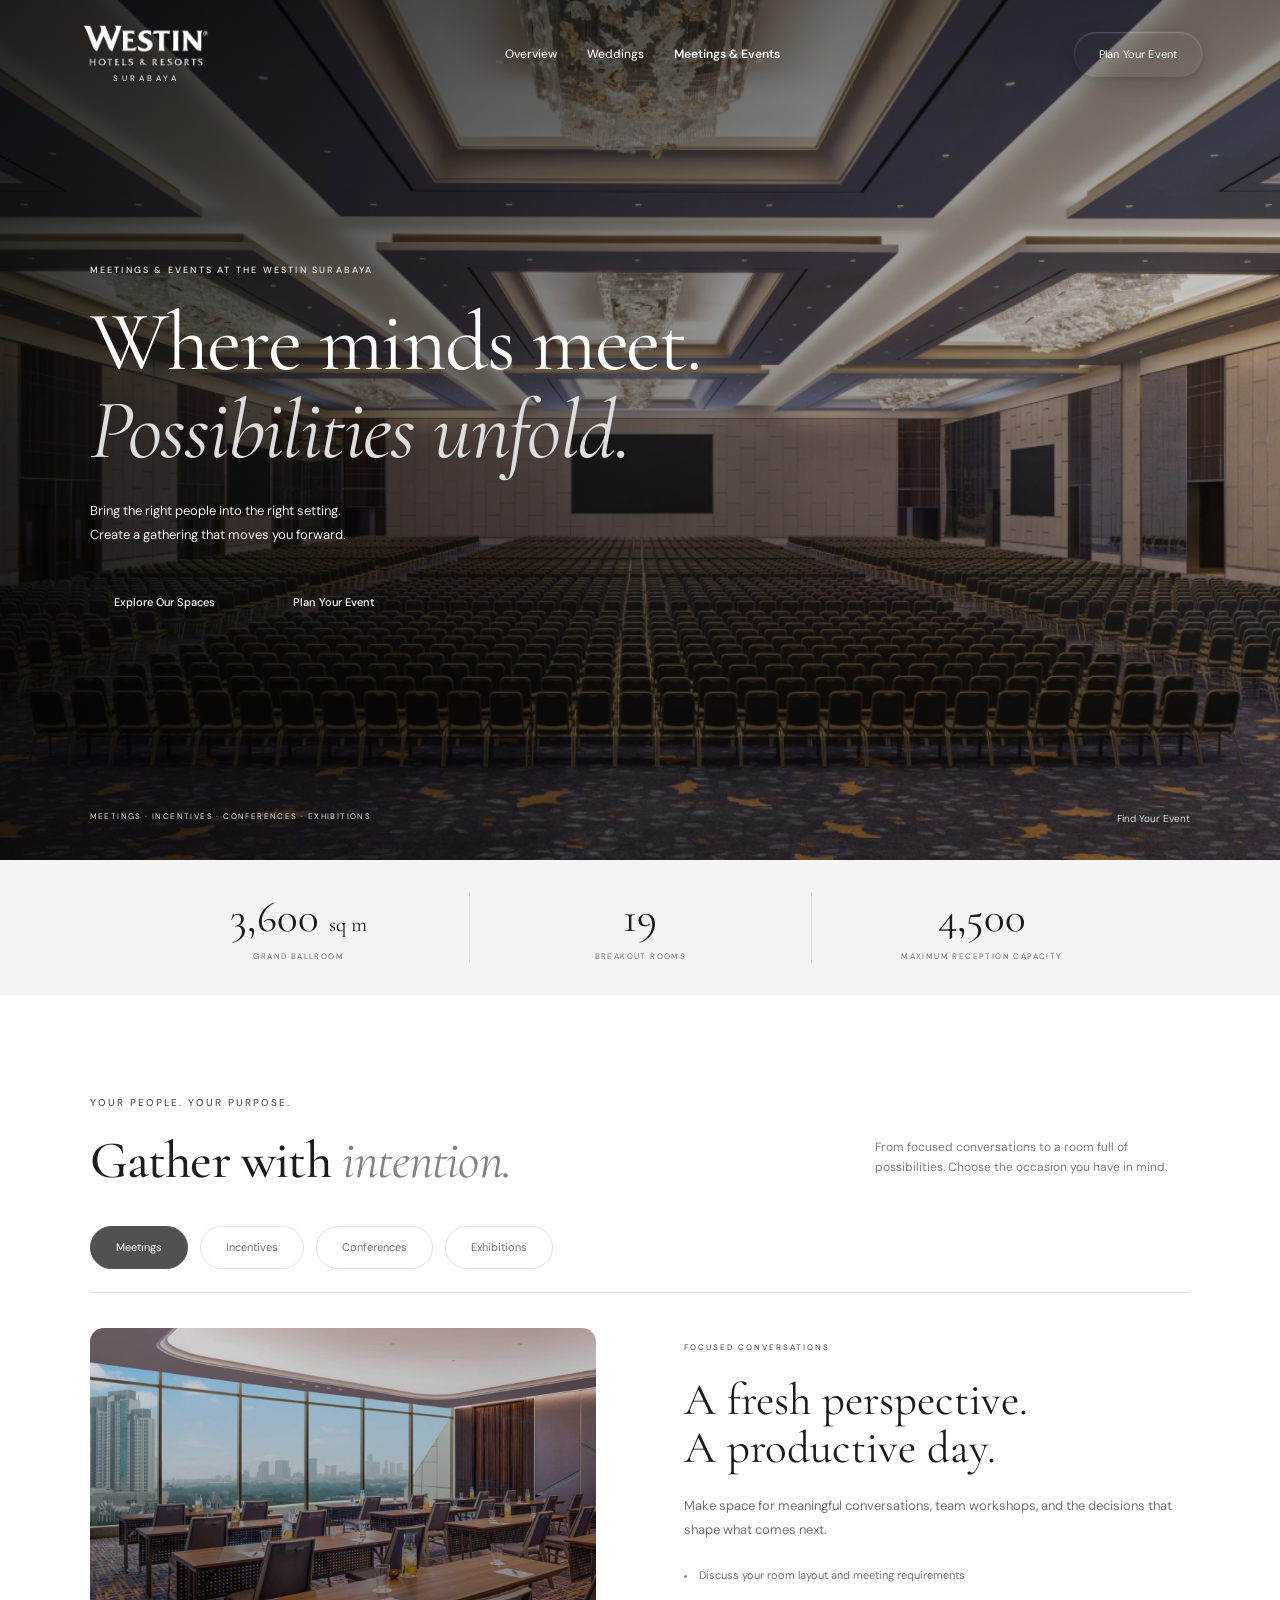
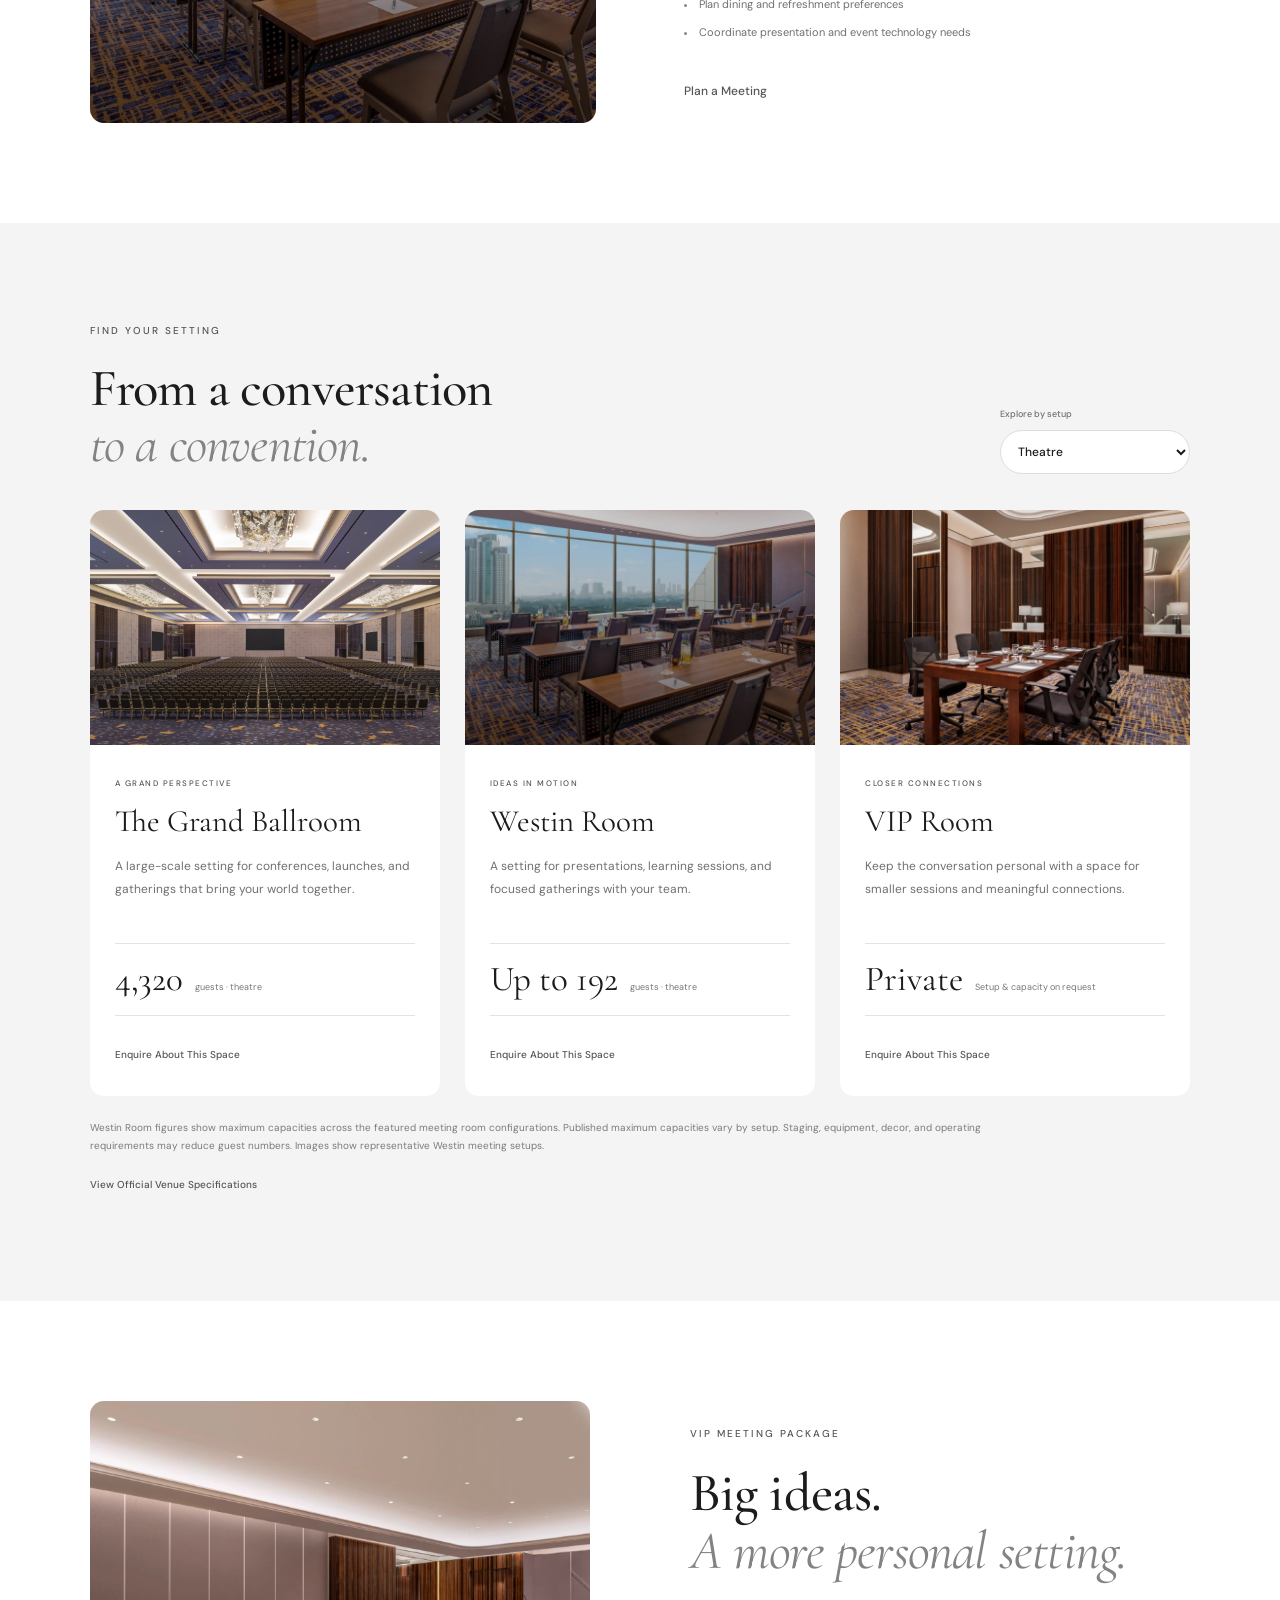
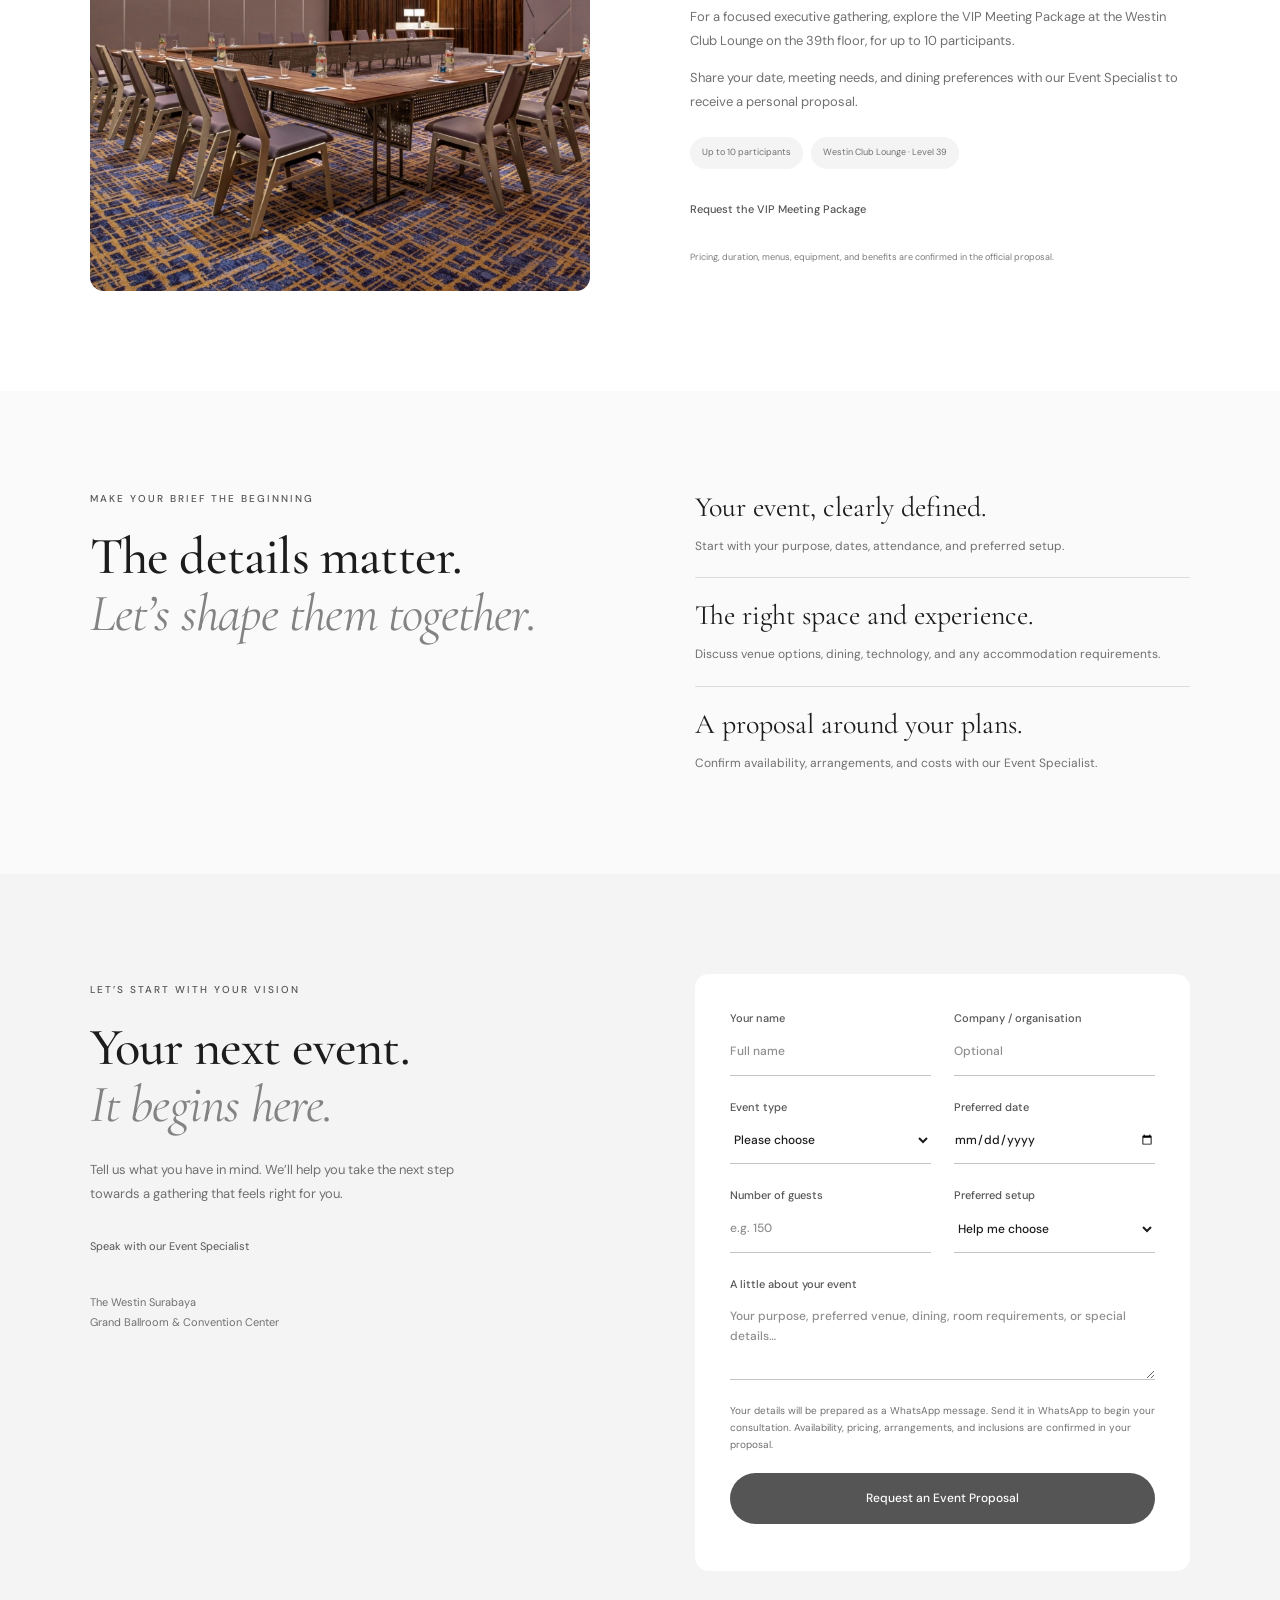
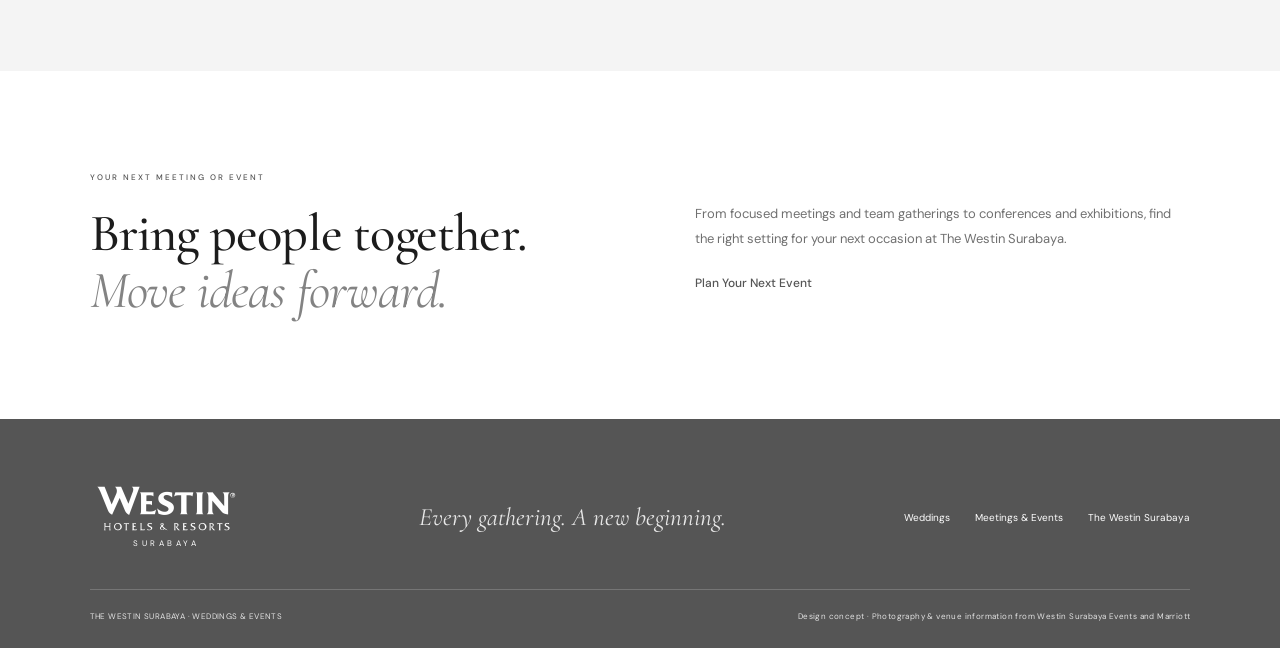
==== mice.html @ 02c279c3 "Add files via upload" ====
<!doctype html><html lang="en"><head><meta charset="UTF-8"><meta name="viewport" content="width=device-width, initial-scale=1"><meta name="theme-color" content="#51555a"><title>Meetings & Events — The Westin Surabaya</title><meta name="description" content="Explore MICE venues, conference spaces, meeting options and VIP meetings at The Westin Surabaya. Request a tailored event proposal."><link rel="preconnect" href="https://fonts.googleapis.com"><link rel="preconnect" href="https://fonts.gstatic.com" crossorigin><link href="https://fonts.googleapis.com/css2?family=Cormorant+Garamond:ital,wght@0,400;0,500;0,600;1,400;1,500&family=DM+Sans:wght@400;450;500;600&display=swap" rel="stylesheet"><link rel="stylesheet" href="styles.css?v=12"><link rel="stylesheet" href="westin-theme.css?v=12"><link rel="stylesheet" href="events.css?v=12"><script src="events.js?v=12" defer></script></head><body class="mice-page"><a class="skip" href="#main">Skip to content</a><header class="header"><a class="brand" href="index.html" aria-label="The Westin Surabaya, home"><img class="brand-logo" src="assets/westin-official-logo.png" alt="Westin Hotels & Resorts" width="600" height="181"><span class="brand-sub">SURABAYA</span></a><nav class="desktop-nav" aria-label="Main navigation"><a href="index.html">Overview</a><a href="weddings.html">Weddings</a><a href="mice.html" aria-current="page">Meetings & Events</a></nav><a class="nav-cta" href="#inquiry">Plan Your Event</a><button class="menu-toggle" aria-label="Open menu" aria-expanded="false" aria-controls="mobile-nav"><span></span><span></span></button><nav class="mobile-nav" id="mobile-nav" aria-label="Mobile navigation" hidden><a href="index.html">Overview</a><a href="weddings.html">Weddings</a><a href="mice.html" aria-current="page">Meetings & Events</a><a href="#inquiry">Plan Your Event</a></nav></header><main id="main"><section class="mice-hero"><img src="assets/meeting-hero.webp" alt="The Westin Grand Ballroom in theatre configuration" fetchpriority="high"><div class="mice-shade"></div><div class="mice-hero-copy"><p class="eyebrow">MEETINGS & EVENTS AT THE WESTIN SURABAYA</p><h1>Where minds meet.<br><em>Possibilities unfold.</em></h1><p>Bring the right people into the right setting.<br>Create a gathering that moves you forward.</p><div class="mice-hero-actions"><a class="mice-action" href="#venues">Explore Our Spaces</a><a class="mice-action" href="#inquiry">Plan Your Event</a></div></div><div class="mice-hero-bottom"><span>MEETINGS · INCENTIVES · CONFERENCES · EXHIBITIONS</span><a href="#formats">Find Your Event</a></div></section>
<div class="mice-stat-strip"><div><strong>3,600 <span>sq m</span></strong><small>GRAND BALLROOM</small></div><div><strong>19</strong><small>BREAKOUT ROOMS</small></div><div><strong>4,500</strong><small>MAXIMUM RECEPTION CAPACITY</small></div></div>
<section class="formats section-wrap" id="formats"><div class="section-heading"><div><p class="eyebrow">YOUR PEOPLE. YOUR PURPOSE.</p><h2>Gather with <em>intention.</em></h2></div><p>From focused conversations to a room full of possibilities. Choose the occasion you have in mind.</p></div><div class="format-tabs" role="tablist" aria-label="Explore event types"><button role="tab" id="tab-meetings" aria-controls="format-panel" aria-selected="true" data-format="meetings">Meetings</button><button role="tab" id="tab-incentives" aria-controls="format-panel" aria-selected="false" tabindex="-1" data-format="incentives">Incentives</button><button role="tab" id="tab-conferences" aria-controls="format-panel" aria-selected="false" tabindex="-1" data-format="conferences">Conferences</button><button role="tab" id="tab-exhibitions" aria-controls="format-panel" aria-selected="false" tabindex="-1" data-format="exhibitions">Exhibitions</button></div><div class="format-panel" role="tabpanel" id="format-panel" aria-labelledby="tab-meetings" tabindex="0"><div class="format-photo"><img id="format-image" src="assets/meeting-room.webp" alt="A daylight meeting room at The Westin Surabaya" loading="lazy"></div><div class="format-copy"><p class="eyebrow" id="format-eyebrow">FOCUSED CONVERSATIONS</p><h3 id="format-title">A fresh perspective.<br>A productive day.</h3><p id="format-description">Make space for meaningful conversations, team workshops, and the decisions that shape what comes next.</p><ul id="format-points"><li>Discuss your room layout and meeting requirements</li><li>Plan dining and refreshment preferences</li><li>Coordinate presentation and event technology needs</li></ul><a href="#inquiry" class="text-link" id="format-request" data-event-request="Meeting">Plan a Meeting</a></div></div></section>
<section class="spaces section-wrap" id="venues"><div class="section-heading"><div><p class="eyebrow">FIND YOUR SETTING</p><h2>From a conversation<br><em>to a convention.</em></h2></div><label class="layout-picker">Explore by setup<select id="venue-layout"><option value="theatre">Theatre</option><option value="classroom">Classroom</option><option value="banquet">Banquet</option><option value="reception">Reception</option></select></label></div><div class="space-grid"><article class="space-card" data-venue="grand"><img src="assets/meeting-hero.webp" alt="The Grand Ballroom at Westin" loading="lazy"><div class="space-content"><span class="eyebrow">A GRAND PERSPECTIVE</span><h3>The Grand Ballroom</h3><p>A large-scale setting for conferences, launches, and gatherings that bring your world together.</p><div class="space-capacity"><strong>4,320</strong><span>guests · theatre</span></div><button class="text-link" data-venue-request="The Grand Ballroom">Enquire About This Space</button></div></article><article class="space-card" data-venue="room1"><img src="assets/meeting-room.webp" alt="A meeting setup at The Westin Surabaya" loading="lazy"><div class="space-content"><span class="eyebrow">IDEAS IN MOTION</span><h3>Westin Room</h3><p>A setting for presentations, learning sessions, and focused gatherings with your team.</p><div class="space-capacity"><strong>Up to 192</strong><span>guests · theatre</span></div><button class="text-link" data-venue-request="Westin Room">Enquire About This Space</button></div></article><article class="space-card" data-venue="vip"><img src="assets/meeting-detail.webp" alt="An intimate meeting setup at The Westin Surabaya" loading="lazy"><div class="space-content"><span class="eyebrow">CLOSER CONNECTIONS</span><h3>VIP Room</h3><p>Keep the conversation personal with a space for smaller sessions and meaningful connections.</p><div class="space-capacity"><strong>Private</strong><span>Setup & capacity on request</span></div><button class="text-link" data-venue-request="VIP Room">Enquire About This Space</button></div></article></div><p class="venue-fineprint">Westin Room figures show maximum capacities across the featured meeting room configurations. Published maximum capacities vary by setup. Staging, equipment, decor, and operating requirements may reduce guest numbers. Images show representative Westin meeting setups.</p><a class="text-link specification-link" href="https://www.marriott.com/en-us/hotels/subwi-the-westin-surabaya/events/" target="_blank" rel="noopener">View Official Venue Specifications</a></section>
<section class="vip-section section-wrap" id="packages"><div class="vip-image"><img src="assets/vip-meeting.webp" alt="A private meeting setup at Westin" loading="lazy"></div><div class="vip-copy"><p class="eyebrow">VIP MEETING PACKAGE</p><h2>Big ideas.<br><em>A more personal setting.</em></h2><p>For a focused executive gathering, explore the VIP Meeting Package at the Westin Club Lounge on the 39th floor, for up to 10 participants.</p><p>Share your date, meeting needs, and dining preferences with our Event Specialist to receive a personal proposal.</p><div class="vip-tags"><span>Up to 10 participants</span><span>Westin Club Lounge · Level 39</span></div><button class="text-link" data-event-request="Meeting" data-request-note="I am interested in the VIP Meeting Package at Westin Club Lounge, Level 39.">Request the VIP Meeting Package</button><p class="venue-fineprint">Pricing, duration, menus, equipment, and benefits are confirmed in the official proposal.</p></div></section>
<section class="event-planning section-wrap"><div><p class="eyebrow">MAKE YOUR BRIEF THE BEGINNING</p><h2>The details matter.<br><em>Let’s shape them together.</em></h2></div><div class="planning-details"><article><h3>Your event, clearly defined.</h3><p>Start with your purpose, dates, attendance, and preferred setup.</p></article><article><h3>The right space and experience.</h3><p>Discuss venue options, dining, technology, and any accommodation requirements.</p></article><article><h3>A proposal around your plans.</h3><p>Confirm availability, arrangements, and costs with our Event Specialist.</p></article></div></section><section class="inquiry section-wrap event-inquiry" id="inquiry"><div class="inquiry-copy"><p class="eyebrow">LET’S START WITH YOUR VISION</p><h2>Your next event.<br><em>It begins here.</em></h2><p>Tell us what you have in mind. We’ll help you take the next step towards a gathering that feels right for you.</p><a class="contact-link" href="https://wa.me/6282331439094" target="_blank" rel="noopener">Speak with our Event Specialist</a><span class="inquiry-note">The Westin Surabaya<br>Grand Ballroom & Convention Center</span></div><form class="event-form" data-context="MICE"><div class="form-pair"><label>Your name<input name="name" placeholder="Full name" autocomplete="name" maxlength="100" required></label><label>Company / organisation<input name="company" placeholder="Optional" autocomplete="organization" maxlength="150"></label></div><div class="form-pair"><label>Event type<select name="type" id="event-type" required><option value="" disabled selected>Please choose</option><option>Meeting</option><option>Conference</option><option>Exhibition / Convention</option><option>Incentive / Team Gathering</option><option>Corporate Celebration</option></select></label><label>Preferred date<input type="date" name="date" required></label></div><div class="form-pair"><label>Number of guests<input type="number" name="guests" min="1" max="10000" placeholder="e.g. 150" required></label><label>Preferred setup<select name="setup"><option>Help me choose</option><option>Theatre</option><option>Classroom</option><option>Banquet</option><option>Reception</option><option>Boardroom</option></select></label></div><label>A little about your event<textarea name="message" rows="3" maxlength="1500" placeholder="Your purpose, preferred venue, dining, room requirements, or special details…"></textarea></label><p class="form-note">Your details will be prepared as a WhatsApp message. Send it in WhatsApp to begin your consultation. Availability, pricing, arrangements, and inclusions are confirmed in your proposal.</p><button class="button green" type="submit">Request an Event Proposal</button><p class="form-status" role="status"></p></form></section><section class="cross-story section-wrap"><div><p class="eyebrow">YOUR NEXT MEETING OR EVENT</p><h2>Bring people together.<br><em>Move ideas forward.</em></h2></div><div><p>From focused meetings and team gatherings to conferences and exhibitions, find the right setting for your next occasion at The Westin Surabaya.</p><a class="text-link" href="#inquiry">Plan Your Next Event</a></div></section></main><footer class="events-footer"><a class="brand" href="index.html"><img class="brand-logo" src="assets/westin-official-logo.png" alt="Westin Hotels & Resorts" width="600" height="181"><span class="brand-sub">SURABAYA</span></a><p>Every gathering. A new beginning.</p><nav aria-label="Footer navigation"><a href="weddings.html">Weddings</a><a href="mice.html">Meetings & Events</a><a href="https://www.marriott.com/en-us/hotels/subwi-the-westin-surabaya/overview/" target="_blank" rel="noopener">The Westin Surabaya</a></nav><div class="footer-bottom"><span>THE WESTIN SURABAYA · WEDDINGS & EVENTS</span><span>Design concept · Photography & venue information from Westin Surabaya Events and Marriott</span></div></footer></body></html>
---- styles.css ----
:root{--paper:#f8f8f8;--ink:#393939;--sage:#616161;--muted:#7f7f7f;--line:#dedede;--serif:'Cormorant Garamond',Georgia,serif;--sans:'DM Sans',Arial,sans-serif}*{box-sizing:border-box}html{scroll-behavior:smooth;scroll-padding-top:100px}body{margin:0;background:var(--paper);color:var(--ink);font-family:var(--sans);font-size:14px;line-height:1.7}a{color:inherit;text-decoration:none}button,input,select,textarea{font:inherit}button,a,input,select,textarea{-webkit-tap-highlight-color:transparent}button{cursor:pointer}img{display:block;width:100%;height:100%;object-fit:cover}button{color:inherit}a:focus-visible,button:focus-visible,summary:focus-visible{outline:2px solid #9b9b9b;outline-offset:5px}.skip{position:fixed;left:15px;top:-60px;padding:10px;background:white;z-index:100}.skip:focus{top:10px}.header{height:100px;display:flex;align-items:center;justify-content:space-between;padding:0 5.2%;background:var(--paper);position:relative;z-index:10;border-bottom:1px solid #e8e8e8}.brand{display:inline-flex;flex-direction:column;text-align:center;line-height:1.25}.brand-main{font-family:Georgia,serif;font-size:23px;letter-spacing:1px}.brand-sub{font-size:8px;letter-spacing:4.8px;margin-top:8px;margin-left:5px}.desktop-nav{display:flex;gap:35px;font-size:11px}.desktop-nav a{position:relative}.desktop-nav a:after{content:'';position:absolute;bottom:-6px;left:0;width:0;height:1px;background:var(--sage);transition:width .25s}.desktop-nav a:hover:after{width:100%}.nav-cta{border:1px solid #bababa;padding:13px 20px;font-size:11px;display:flex;gap:27px;align-items:center}.nav-cta span{font-size:19px}.menu-toggle,.mobile-nav{display:none}.hero{display:grid;grid-template-columns:46% 54%;min-height:650px;max-height:850px}.hero-copy{background:var(--sage);color:#fdfdfd;padding:60px 9% 30px 11.3%;display:flex;flex-direction:column;align-items:flex-start;position:relative}.eyebrow{font-size:9px;letter-spacing:2.2px;font-weight:500;margin:0 0 22px;line-height:1.6}.light{color:#e3e3e3}.hero h1{font-family:var(--serif);font-size:clamp(60px,6.3vw,94px);font-weight:400;line-height:1.03;letter-spacing:-2.6px;margin:7px 0 26px}.hero h1 em{font-weight:400;color:#dfdfdf;white-space:nowrap}.hero-description{font-size:12px;line-height:1.9;color:#e9e9e9;margin:0 0 29px}.button{padding:16px 23px;display:inline-flex;align-items:center;justify-content:space-between;gap:35px;border:1px solid transparent;font-size:11px;font-weight:500;line-height:1.6;transition:background .2s,transform .2s}.button:hover{transform:translateY(-2px)}.button span{font-size:21px;line-height:1}.cream{background:#f1f1f1;color:var(--ink)}.cream:hover{background:#dddddd}.green{background:var(--sage);color:white}.green:hover{background:#4a4a4a}.hero-bottom{margin-top:42px;display:flex;align-items:center;gap:14px;font-size:7px;letter-spacing:1.7px;color:#d8d8d8}.tiny-flower{font-size:29px;color:#d6d6d6}.hero-image{position:relative;overflow:hidden;min-height:650px}.hero-image>img{object-position:55% 35%;position:absolute}.image-shade{position:absolute;inset:0;background:linear-gradient(180deg,rgba(0,0,0,.12),transparent 35%,rgba(0,0,0,.4))}.image-caption{position:absolute;top:35px;right:35px;color:white;font-size:8px;letter-spacing:2.2px}.hero-peek{position:absolute;bottom:45px;left:35px;background:var(--paper);padding:7px;display:flex;align-items:center;gap:18px;box-shadow:0 5px 20px #00000022}.hero-peek img{width:96px;height:90px}.hero-peek>span{font-family:var(--serif);font-size:21px;padding-right:18px}.hero-peek b{display:block;font:9px var(--sans);padding-top:11px}.photo-credit{position:absolute;bottom:20px;right:25px;font-size:7px;letter-spacing:1.5px;color:#e4e4e4}.intro-strip{display:flex;align-items:center;justify-content:center;gap:55px;border-bottom:1px solid var(--line);padding:27px 5%;font-family:var(--serif);font-size:23px}.intro-strip i{font-size:17px;font-style:normal;color:#999999}.section-wrap{padding:95px 7%;max-width:1600px;margin:auto}h2{font-family:var(--serif);font-size:clamp(38px,4vw,58px);font-weight:400;line-height:1.12;letter-spacing:-1.3px;margin:0 0 25px}h2 em{font-weight:400;color:#808080}h3{font-family:var(--serif);font-size:31px;line-height:1.15;font-weight:400;margin:10px 0 16px}.experience{display:grid;grid-template-columns:1fr 1fr;gap:12%;align-items:center;padding-top:105px;padding-bottom:120px}.experience-art{height:465px;position:relative;padding-right:48px}.experience-main{object-position:40% 50%;height:405px}.experience-detail{position:absolute;right:-20px;bottom:0;width:48%;height:220px;border:8px solid var(--paper)}.vertical-note{font-size:8px;letter-spacing:2px;writing-mode:vertical-rl;position:absolute;left:-27px;top:30px}.experience-copy{max-width:435px}.experience-copy>p:not(.eyebrow){color:#797979;font-size:12px;margin:20px 0}.text-link{display:inline-flex;align-items:center;gap:35px;padding:8px 0;border:0;border-bottom:1px solid #989898;background:none;font-size:11px;font-weight:500}.text-link span,.text-link b{font-size:20px;font-weight:400}.experience-copy .text-link{margin-top:15px}.packages{background:#efefef;max-width:none}.section-heading{display:flex;align-items:flex-end;justify-content:space-between;gap:35px;margin-bottom:36px}.section-heading h2{margin:0}.section-heading>p{font-size:12px;color:#7c7c7c;max-width:300px}.package-grid{display:grid;grid-template-columns:1fr 1fr;gap:28px}.package-card{background:var(--paper)}.package-photo{height:300px;position:relative;overflow:hidden}.package-photo img{transition:transform .7s}.package-card:hover .package-photo img{transform:scale(1.03)}.photo-tag{position:absolute;left:20px;top:20px;background:#f8f8f8ed;padding:8px 14px;font-size:8px;letter-spacing:1.4px}.number{position:absolute;right:20px;bottom:12px;color:white;font-family:var(--serif);font-size:43px}.package-content{padding:33px}.package-content .eyebrow{margin-bottom:10px;font-size:8px}.package-content>p:not(.eyebrow){font-size:12px;color:#797979;max-width:430px}.package-highlights{border-top:1px solid var(--line);border-bottom:1px solid var(--line);margin:23px 0;padding:18px 0;display:grid;gap:8px;font-size:11px}.package-highlights span:before{content:'✧';color:#929292;margin-right:12px}.package-foot{display:flex;align-items:center;justify-content:space-between;gap:12px}.package-foot>span{font-size:9px;color:#828282}.package-foot .text-link{gap:18px;white-space:nowrap}.package-note{text-align:center;font-size:10px;color:#7f7f7f;margin:22px 0 0}.venue{position:relative;min-height:600px;display:flex;align-items:center;color:white;overflow:hidden}.venue-back{position:absolute;inset:0;object-position:50% 55%}.venue-overlay{position:absolute;inset:0;background:linear-gradient(90deg,rgba(29,29,29,.88) 0%,rgba(29,29,29,.62) 45%,rgba(29,29,29,.05) 100%)}.venue-content{position:relative;padding:70px 7%;width:100%}.venue h2{font-size:59px}.venue h2 em{color:#d5d5d5}.venue-content>p:not(.eyebrow){font-size:12px;color:#e2e2e2}.venue-stats{display:flex;gap:45px;margin:27px 0 8px}.venue-stats>div+div{border-left:1px solid #ffffff55;padding-left:45px}.venue-stats span{font-family:var(--serif);font-size:42px;display:block;line-height:1.2}.venue-stats small{font-size:8px;letter-spacing:1.4px}.venue-content .capacity-note{font-size:9px!important;color:#cacaca!important;margin-bottom:28px}.journey{display:grid;grid-template-columns:1fr 1fr;gap:10%;align-items:start;border-bottom:1px solid var(--line)}.journey-steps article{display:flex;gap:23px;border-bottom:1px solid var(--line);padding:0 0 20px;margin-bottom:22px}.journey-steps article:last-child{border-bottom:0;padding-bottom:0;margin-bottom:0}.journey-steps article>span{font-family:var(--serif);font-size:24px;color:#979797}.journey-steps h3{font-size:27px;margin:0 0 9px}.journey-steps p{font-size:12px;color:#7c7c7c;margin:0}.gallery{overflow:hidden}.gallery-controls{display:flex;gap:10px}.gallery-controls button{background:transparent;border:1px solid #c1c1c1;border-radius:50%;width:43px;height:43px;font-size:20px}.gallery-controls button:hover{background:#e5e5e5}.gallery-track{display:flex;gap:20px;overflow-x:auto;scroll-snap-type:x mandatory;scrollbar-width:none;align-items:center;padding-bottom:5px}.gallery-track::-webkit-scrollbar{display:none}.gallery-item{border:0;background:none;padding:0;position:relative;flex:0 0 30%;height:320px;scroll-snap-align:start;overflow:hidden}.gallery-item.tall{height:405px}.gallery-item img{transition:transform .5s}.gallery-item:hover img{transform:scale(1.04)}.gallery-item:after{content:'';position:absolute;inset:50% 0 0;background:linear-gradient(transparent,#00000088);pointer-events:none}.gallery-item span{position:absolute;bottom:18px;left:18px;right:18px;z-index:1;color:white;text-align:left;font-family:var(--serif);font-size:20px}.gallery-item b{float:right;font-size:20px;font-weight:400}.gallery-note{font-size:9px;color:#7f7f7f;margin:20px 0 0}.inquiry{background:#ededed;max-width:none;display:grid;grid-template-columns:1fr 1fr;gap:9%}.inquiry-copy{position:relative}.inquiry-flower{font-size:61px;color:#b3b3b3;position:absolute;right:15px;top:-20px;line-height:1}.inquiry-copy>p:not(.eyebrow){font-size:12px;color:#7b7b7b}.contact-link{display:inline-block;font-size:11px;border-bottom:1px solid #a0a0a0;margin-top:18px;padding-bottom:5px}.inquiry-note{display:block;font-size:10px;line-height:1.8;margin-top:32px;color:#7f7f7f}.form-pair{display:grid;grid-template-columns:1fr 1fr;gap:20px}label{display:block;font-size:10px;font-weight:500;margin-bottom:22px}input,select,textarea{display:block;width:100%;color:var(--ink);background:transparent;border:0;border-bottom:1px solid #c3c3c3;border-radius:0;padding:12px 0;font-size:12px;min-height:43px;outline:none}input:focus,select:focus,textarea:focus{border-color:var(--sage);box-shadow:0 1px 0 var(--sage)}textarea{resize:vertical}input::placeholder,textarea::placeholder{color:#8f8f8f}.form-note{font-size:9px;color:#818181;line-height:1.7;margin:0 0 20px}form>.button{width:100%}.form-status{font-size:10px;margin:12px 0 0}.form-status a{text-decoration:underline}.faq{display:grid;grid-template-columns:1fr 1.2fr;gap:8%;padding-top:75px;padding-bottom:75px}.faq details{border-bottom:1px solid var(--line)}summary{cursor:pointer;padding:17px 0;list-style:none;font-size:12px;display:flex;align-items:center;justify-content:space-between;gap:15px}summary::-webkit-details-marker{display:none}summary>span{font-size:22px;font-weight:400}details[open] summary>span{transform:rotate(45deg)}details p{color:#7c7c7c;font-size:11px;padding:0 20px 12px 0}footer{background:#3c3c3c;color:#ededed;padding:45px 7% 20px;display:flex;align-items:center;justify-content:space-between;gap:25px;flex-wrap:wrap}footer>p{font-family:var(--serif);font-style:italic;font-size:22px;color:#d6d6d6}footer>a:not(.brand){font-size:10px}.footer-bottom{border-top:1px solid #ffffff25;width:100%;display:flex;justify-content:space-between;padding-top:19px;font-size:8px;color:#bfbfbf;letter-spacing:.4px}dialog{border:0;padding:45px;background:var(--paper);color:var(--ink);max-width:570px;width:calc(100% - 32px);max-height:90vh;overflow:auto;box-shadow:0 15px 80px #00000033}dialog::backdrop{background:#1f1f1fba;backdrop-filter:blur(5px)}.dialog-close{position:absolute;right:14px;top:9px;background:none;border:0;font-size:29px;line-height:1.2;padding:7px}.package-dialog h2{font-size:41px}.package-dialog p,.package-dialog li{font-size:12px;color:#797979}.package-dialog ul{padding-left:17px;line-height:2}.package-dialog .dialog-note{font-size:10px;border-top:1px solid var(--line);padding-top:16px;margin-bottom:25px}.lightbox{max-width:1050px;padding:36px 15px 12px;background:var(--paper)}.lightbox img{max-height:73vh;height:auto;object-fit:contain}.lightbox p{font-family:var(--serif);font-size:23px;margin:10px 0 0;text-align:center}.lightbox .dialog-close{top:0;right:6px}section[id]{scroll-margin-top:10px}@media(min-width:1500px){.hero-copy{padding-top:85px;padding-bottom:55px}.hero-bottom{margin-top:55px}}@media(max-width:1050px){.desktop-nav{gap:20px}.hero-copy{padding:50px 8% 30px 10%}.hero h1{font-size:65px}.hero,.hero-image{min-height:620px}.hero-description{font-size:11px}.hero-peek{left:20px;bottom:40px;gap:10px}.hero-peek>span{font-size:18px}.hero-peek img{width:70px;height:78px}.section-wrap{padding:75px 6%}.experience{gap:8%}.experience-art{height:420px;padding-right:20px}.experience-detail{right:-12px}.experience-main{height:360px}.package-content{padding:25px}.package-foot{flex-wrap:wrap}.gallery-item{flex-basis:37%}.inquiry{gap:7%}.inquiry-flower{right:0;font-size:40px}.intro-strip{gap:35px;font-size:20px}.venue h2{font-size:52px}}@media(max-width:760px){html{scroll-padding-top:75px}.header{height:78px;padding:0 6%}.brand-main{font-size:19px}.brand-sub{font-size:6px;margin-top:6px;letter-spacing:4px}.desktop-nav{display:none}.nav-cta{margin-left:auto;margin-right:20px;padding:8px 12px;font-size:9px;gap:10px}.nav-cta span{font-size:16px}.menu-toggle{display:flex;flex-direction:column;gap:5px;align-items:center;justify-content:center;background:none;border:0;width:26px;height:40px;padding:0}.menu-toggle span{height:1px;width:23px;background:var(--ink)}.mobile-nav:not([hidden]){display:flex;position:absolute;top:78px;left:0;right:0;background:var(--paper);flex-direction:column;padding:20px 6%;border-bottom:1px solid var(--line);gap:20px;font-size:13px;box-shadow:0 10px 15px #00000011}.hero{grid-template-columns:1fr;max-height:none}.hero-copy{padding:43px 7% 30px;min-height:510px}.hero h1{font-size:clamp(57px,10vw,76px);letter-spacing:-1.7px;line-height:1.01;margin-top:0;margin-bottom:20px}.hero .eyebrow{font-size:8px;margin-bottom:20px}.hero-description{font-size:12px;margin-bottom:24px}.hero-bottom{margin-top:27px}.hero-image{min-height:430px;height:68vw;max-height:550px}.hero-image>img{object-position:50% 30%}.hero-peek{bottom:30px;left:25px}.hero-peek img{width:80px}.image-caption{right:25px;top:23px}.intro-strip{padding:21px 7%;gap:14px;justify-content:space-between;font-size:16px;line-height:1.2}.intro-strip i{font-size:11px}.section-wrap{padding:60px 7%}h2{font-size:43px}.experience{grid-template-columns:1fr;gap:45px;padding-top:65px}.experience-art{height:395px;margin-left:15px;margin-right:15px;padding-right:30px}.experience-main{height:350px}.experience-detail{height:180px;right:-10px;width:48%}.experience-copy{max-width:none}.experience-copy>p:not(.eyebrow){font-size:13px}.section-heading{align-items:flex-start;gap:15px;flex-wrap:wrap;margin-bottom:26px}.section-heading>p{font-size:11px;margin:0}.package-grid{grid-template-columns:1fr;gap:30px}.package-photo{height:270px}.package-content{padding:26px}.package-foot{flex-wrap:nowrap}.package-foot>span{max-width:125px}.package-note{text-align:left;font-size:9px}.venue{min-height:590px}.venue-overlay{background:linear-gradient(90deg,#1f1f1fe6,#1f1f1f66)}.venue-content{padding:60px 7%}.venue h2{font-size:45px}.venue-stats{gap:25px}.venue-stats>div+div{padding-left:25px}.venue-stats span{font-size:38px}.venue-stats small{font-size:7px}.venue-content .capacity-note{max-width:280px}.journey{grid-template-columns:1fr;gap:25px}.journey h2{margin-bottom:15px}.gallery .section-heading{flex-wrap:nowrap;align-items:flex-end}.gallery h2{font-size:40px}.gallery-controls{gap:7px}.gallery-controls button{width:34px;height:34px;font-size:17px}.gallery-item{flex-basis:78%;height:285px}.gallery-item.tall{height:350px}.gallery-track{gap:15px}.inquiry{grid-template-columns:1fr;gap:35px}.inquiry-flower{right:15px;top:0;font-size:55px}.inquiry-note{margin-top:20px}.form-pair{gap:18px}input[type=date]{min-width:0;max-width:100%}.faq{grid-template-columns:1fr;gap:0;padding-top:50px;padding-bottom:50px}.faq h2{margin-bottom:20px}footer{padding:35px 7% 20px;gap:15px}footer>p{font-size:18px;order:3;width:100%;margin:10px 0}footer>a:not(.brand){font-size:9px}.footer-bottom{order:4;display:grid;gap:8px;font-size:7px}.package-dialog{padding:42px 25px 30px}.package-dialog h2{font-size:35px}.eyebrow{font-size:8px;letter-spacing:1.8px}}@media(prefers-reduced-motion:reduce){html{scroll-behavior:auto}*,*:before,*:after{transition:none!important;animation:none!important}}
---- westin-theme.css ----
/* Palette and rounded treatments drawn from Marriott's Westin brand configuration. */
:root{--paper:#ffffff;--ink:#1c1c1c;--sage:#555555;--muted:#707070;--line:#dfdfdf;--accent:#8b8b8b;--mint:#d1d1d1;--soft:#f4f4f4;--serif:'Cormorant Garamond',Georgia,serif;--sans:'DM Sans',Helvetica,Arial,sans-serif}
html{scroll-padding-top:110px}body{background:#ffffff;color:var(--ink);font-size:14px}.header{position:fixed;inset:0 0 auto;height:108px;z-index:30;padding:0 6%;background:transparent;color:white;border:0;transition:background .25s,color .25s,box-shadow .25s;isolation:isolate}.header.is-scrolled,.header.menu-open{background:rgba(255,255,255,.91);backdrop-filter:blur(18px);-webkit-backdrop-filter:blur(18px);color:var(--ink);box-shadow:0 1px 0 #1c1c1c12}.brand{align-items:center}.brand-logo{width:135px;height:auto;object-fit:contain;filter:brightness(0) invert(1)}.brand-sub{font-size:8px;letter-spacing:3.5px;margin-top:7px;margin-left:3.5px}.header.is-scrolled .brand-logo,.header.menu-open .brand-logo{filter:none}.desktop-nav{gap:36px;font-size:12px;font-weight:450}.desktop-nav a:after{background:currentColor}.nav-cta{border:0;border-radius:52px;background:white;color:#555555;padding:13px 25px;font-size:11px;letter-spacing:.15px;min-height:46px;display:inline-flex;justify-content:center;transition:background .2s,color .2s}.nav-cta:hover{background:#d1d1d1}.is-scrolled .nav-cta,.menu-open .nav-cta{background:#555555;color:white}.is-scrolled .nav-cta:hover,.menu-open .nav-cta:hover{background:#3d3d3d}.menu-toggle span{background:currentColor;transition:transform .2s}.menu-open .menu-toggle span:first-child{transform:translateY(3px) rotate(45deg)}.menu-open .menu-toggle span:last-child{transform:translateY(-3px) rotate(-45deg)}
.hero{position:relative;display:flex;align-items:center;min-height:770px;height:min(880px,100svh);max-height:none;background:#2b2b2b;color:white;isolation:isolate}.hero-copy{z-index:2;position:relative;width:58%;padding:160px 0 110px 7%;background:transparent;align-self:stretch;display:flex;justify-content:center;pointer-events:none}.hero-copy a{pointer-events:auto}.hero-image{position:absolute;inset:0;min-height:0;max-height:none;height:100%;z-index:-1}.hero-image>img{position:absolute;inset:0;object-position:65% 38%;width:100%;height:100%}.image-shade{background:linear-gradient(90deg,rgba(17,17,17,.83) 0%,rgba(17,17,17,.66) 30%,rgba(17,17,17,.15) 68%,rgba(17,17,17,.12)),linear-gradient(180deg,rgba(0,0,0,.35),transparent 28%,rgba(0,0,0,.12))}.hero h1{font-size:clamp(68px,6.7vw,100px);line-height:1.01;letter-spacing:-1.5px;margin:5px 0 27px;font-weight:400}.hero h1 em{color:#e1e1e1;font-weight:400}.hero .eyebrow{font-size:9px;letter-spacing:2.4px;margin-bottom:22px;color:#ffffff}.hero-description{font-size:13px;line-height:1.9;color:#f0f0f0;margin:0 0 30px}.hero-bottom{margin-top:38px;font-size:8px;letter-spacing:1.8px;color:#e6e6e6}.image-caption{display:none}.photo-credit{bottom:31px;right:6%;font-size:8px}.hero-peek{left:auto;right:6%;bottom:62px;border-radius:14px;padding:8px;background:rgba(255,255,255,.94);gap:14px;box-shadow:none}.hero-peek img{width:80px;height:72px;border-radius:9px}.hero-peek>span{font-size:21px;padding-right:17px;color:#1c1c1c}.hero-peek b{color:#555555;font-size:10px}.button{border-radius:52px;justify-content:center;min-height:51px;gap:0;padding:15px 28px;font-size:12px;font-weight:500}.cream{background:white;color:#555555;border-color:white}.cream:hover{background:#d1d1d1;border-color:#d1d1d1}.green{background:#555555}.green:hover{background:#3e3e3e}.button:hover{transform:translateY(-1px)}.intro-strip{background:#f4f4f4;color:#555555;border:0;font-size:23px;padding:28px 7%;gap:46px}.intro-strip i{width:4px;height:4px;background:#8b8b8b;border-radius:50%;flex-shrink:0}.section-wrap{padding-top:100px;padding-bottom:100px}.eyebrow{color:#555555;letter-spacing:2px;font-size:10px}h2{font-weight:500;font-size:clamp(42px,4.1vw,62px);letter-spacing:-.8px;line-height:1.08}h2 em{color:#838383;font-weight:400}.light{color:white}.experience-copy>p:not(.eyebrow),.package-content>p:not(.eyebrow),.journey-steps p,.inquiry-copy>p:not(.eyebrow){font-size:13px;color:#707070;line-height:1.85}.experience{gap:10%;padding-top:112px;padding-bottom:115px}.experience-main{border-radius:14px}.experience-detail{border-radius:14px;overflow:hidden;border:7px solid white}.vertical-note{color:#707070}.text-link{color:#555555;border-color:#555555;font-size:12px;gap:0;transition:color .2s,border-color .2s}.text-link:hover{color:#8b8b8b;border-color:#8b8b8b}.packages{background:#f4f4f4}.package-card{border-radius:14px;overflow:hidden;background:white;box-shadow:0 2px 12px #1c1c1c04}.package-photo{height:315px}.photo-tag{border-radius:52px;background:rgba(255,255,255,.94);padding:9px 15px;color:#555555}.package-content{padding:32px}.package-content .eyebrow{color:#7b7b7b;font-size:9px}.package-content h3{font-size:34px}.package-highlights{font-size:12px;border-color:#e2e2e2}.package-highlights span:before{content:'';display:inline-block;width:4px;height:4px;background:#8b8b8b;border-radius:50%;margin:0 12px 3px 0}.package-foot>span{font-size:10px;color:#707070}.package-foot .text-link{font-size:11px}.package-note{font-size:10px;color:#707070;line-height:1.8}.venue{min-height:640px}.venue-overlay{background:linear-gradient(90deg,rgba(23,23,23,.9),rgba(23,23,23,.6) 45%,rgba(23,23,23,.12))}.venue h2{font-size:61px}.venue h2 em{color:#d1d1d1}.venue-content .eyebrow{color:#ffffff}.venue-stats{gap:43px}.venue-stats span{font-size:46px}.venue-stats small{color:#e5e5e5}.venue-content .capacity-note{color:#d8d8d8!important;font-size:10px!important}.journey-steps article>span{color:#8b8b8b}.journey-steps h3{font-size:30px}.gallery-controls button{border-color:#c4c4c4;border-radius:50%;color:#555555}.gallery-controls button:hover{background:#f4f4f4}.gallery-item{border-radius:14px}.gallery-item span{font-size:22px;bottom:22px;left:22px;right:22px}.gallery-note{font-size:10px;color:#707070}.inquiry{background:#f4f4f4;gap:10%}.inquiry-note{color:#707070;font-size:11px}.contact-link{color:#555555;border-color:#555555}.inquiry form{background:#ffffff;border-radius:14px;padding:35px}.form-pair{gap:23px}label{font-size:11px;color:#555555}input,select,textarea{border-color:#c4c4c4;font-size:12px;min-height:48px}input:focus,select:focus,textarea:focus{border-color:#8b8b8b;box-shadow:0 1px 0 #8b8b8b}.form-note{color:#707070;font-size:10px}.inquiry h2 em{color:#838383}.inquiry-copy .eyebrow{margin-top:8px}.form-status{color:#555555}.faq{padding-top:75px;padding-bottom:75px}.faq details{border-color:#dfdfdf}summary{font-size:13px;padding:21px 0}details p{font-size:12px;color:#707070}.faq h2 em{color:#838383}footer{background:#555555;color:#ffffff;padding-top:52px;padding-bottom:25px}footer .brand-logo{width:150px}footer>p{color:#e8e8e8}.footer-bottom{color:#e3e3e3;border-color:#ffffff30;line-height:1.8}dialog{border-radius:14px;box-shadow:0 25px 90px #00000033}.package-dialog .eyebrow{color:#8b8b8b}.dialog-close{border-radius:50%;color:#555555}.package-dialog h2{color:#1c1c1c}.package-dialog .button{width:100%}.lightbox{border-radius:14px}.lightbox img{border-radius:8px}section[id]{scroll-margin-top:15px}
@media(min-width:1500px){.hero-copy{padding-top:165px;padding-bottom:120px}.hero-bottom{margin-top:42px}}
@media(max-width:1050px){.header{padding:0 5%;height:100px}.desktop-nav{gap:22px;font-size:11px}.brand-logo{width:120px}.hero{min-height:740px}.hero-copy{padding-left:6%;width:65%}.hero h1{font-size:76px}.hero-peek{right:5%;bottom:55px}.hero-peek img{width:65px;height:62px}.hero-peek>span{font-size:19px}.section-wrap{padding:80px 6%}.experience{gap:8%}.package-content{padding:26px}.inquiry{gap:6%}.inquiry form{padding:27px}.intro-strip{gap:30px;font-size:21px}}
@media(max-width:760px){html{scroll-padding-top:90px}.header{height:88px;padding:0 6%}.brand-logo{width:111px}.brand-sub{font-size:7px;letter-spacing:3px;margin-top:6px}.nav-cta{font-size:10px;padding:11px 19px;min-height:40px;margin-right:20px}.menu-toggle{color:inherit}.mobile-nav:not([hidden]){top:88px;background:rgba(255,255,255,.97);backdrop-filter:blur(18px);-webkit-backdrop-filter:blur(18px);color:#555555;padding:25px 6% 30px;gap:23px;border:0;box-shadow:0 10px 18px #00000011}.hero{display:flex;min-height:780px;height:100svh;max-height:none;align-items:flex-end}.hero-copy{width:100%;padding:155px 7% 125px;min-height:0;align-self:auto;justify-content:flex-end}.hero h1{font-size:clamp(58px,10.3vw,78px);line-height:1.02;letter-spacing:-1.1px;margin:4px 0 24px}.hero .eyebrow{font-size:8px;letter-spacing:1.8px;margin-bottom:18px}.hero-description{font-size:12px;line-height:1.9;margin-bottom:28px;max-width:330px}.hero-bottom{font-size:7px;letter-spacing:1.4px;margin-top:28px}.hero-image{min-height:0;height:100%;max-height:none}.hero-image>img{object-position:62% 36%}.image-shade{background:linear-gradient(90deg,rgba(18,18,18,.69),rgba(18,18,18,.15)),linear-gradient(180deg,rgba(18,18,18,.25),rgba(18,18,18,.15) 28%,rgba(18,18,18,.7) 70%,rgba(18,18,18,.9))}.hero-peek{display:none}.photo-credit{right:7%;bottom:30px;font-size:7px}.button{min-height:49px;font-size:11px;padding:14px 24px}.intro-strip{font-size:17px;padding:24px 7%;gap:18px;line-height:1.2}.intro-strip i{width:3px;height:3px}.section-wrap{padding:65px 7%}h2{font-size:43px;line-height:1.1;letter-spacing:-.6px}.eyebrow{font-size:8px}.experience{gap:38px;padding-top:70px;padding-bottom:70px}.experience-detail{border-color:white}.experience-copy>p:not(.eyebrow){font-size:13px}.experience-main{height:350px}.package-photo{height:270px}.package-content{padding:26px}.package-content h3{font-size:32px}.package-content>p:not(.eyebrow){font-size:12px}.package-highlights{font-size:11px}.package-foot{gap:13px}.package-foot>span{font-size:9px;max-width:145px}.package-foot .text-link{font-size:11px;white-space:nowrap}.venue{min-height:610px}.venue-content{padding:65px 7%}.venue h2{font-size:45px}.venue-stats span{font-size:40px}.venue-stats{gap:27px}.venue-stats>div+div{padding-left:27px}.venue-stats small{font-size:7px}.journey-steps h3{font-size:28px}.journey-steps p{font-size:12px}.gallery h2{font-size:40px}.gallery-item span{font-size:22px;left:20px}.inquiry{gap:30px}.inquiry form{padding:27px 22px}.form-pair{gap:18px}.form-note{font-size:9px}.inquiry-copy .eyebrow{margin-top:0}.inquiry h2{font-size:44px}.contact-link{font-size:11px}.inquiry-note{font-size:10px}summary{font-size:12px}.faq{padding-top:55px;padding-bottom:55px}footer{padding-top:40px;padding-bottom:25px}footer .brand-logo{width:124px}}
@media(max-width:410px){.header{padding:0 5%}.brand-logo{width:98px}.nav-cta{padding:10px 14px;font-size:9px;margin-right:16px}.hero{min-height:750px}.hero-copy{padding-bottom:110px;padding-top:140px}.hero h1{font-size:57px}.hero .eyebrow{font-size:7px;letter-spacing:1.7px}.hero-description{font-size:11px}.intro-strip{font-size:15px;gap:12px}.package-content{padding:22px}.package-foot>span{max-width:125px}.package-foot .text-link{font-size:10px}.form-pair{grid-template-columns:1fr;gap:0}.inquiry form{padding:26px 22px}}
@media(prefers-reduced-transparency:reduce){.header.is-scrolled,.header.menu-open{background:#ffffff}}

/* English edition: neutral greys, lighter glass, and dimensional navigation. */
.header.is-scrolled{background:rgba(255,255,255,.52);backdrop-filter:blur(20px);-webkit-backdrop-filter:blur(20px);box-shadow:0 1px 0 rgba(0,0,0,.05)}
.header.menu-open{background:rgba(255,255,255,.88)}
/* Depth comes from soft shadows, with no solid fill or raised rim. */
.header .nav-cta,.header.is-scrolled .nav-cta,.header.menu-open .nav-cta{background:transparent;border:1px solid transparent;color:inherit;box-shadow:0 7px 20px rgba(0,0,0,.16),0 2px 5px rgba(0,0,0,.08),inset 0 1px 2px rgba(255,255,255,.24);transform:none;transition:transform .18s,box-shadow .18s}
.header .nav-cta:hover,.header.is-scrolled .nav-cta:hover,.header.menu-open .nav-cta:hover{background:transparent;color:inherit;transform:translateY(-1px);box-shadow:0 10px 24px rgba(0,0,0,.2),0 3px 7px rgba(0,0,0,.1),inset 0 1px 2px rgba(255,255,255,.28)}
.header .nav-cta:active{background:transparent;transform:translateY(1px);box-shadow:0 3px 9px rgba(0,0,0,.14),inset 0 1px 2px rgba(0,0,0,.06)}
#venue .button.cream{background:transparent;border:1px solid rgba(255,255,255,.8);color:white;backdrop-filter:blur(3px);-webkit-backdrop-filter:blur(3px)}
#venue .button.cream:hover{background:rgba(255,255,255,.13);border-color:#fff}
@media(prefers-reduced-transparency:reduce){.header.is-scrolled,.header.menu-open{background:#fff}}

/* Airy hero action and clean, unlined text actions. */
.hero-copy .button.cream{background:rgba(255,255,255,.18);border-color:rgba(255,255,255,.35);color:#fff;backdrop-filter:blur(8px);-webkit-backdrop-filter:blur(8px)}
.hero-copy .button.cream:hover{background:rgba(255,255,255,.28);border-color:rgba(255,255,255,.55)}
.text-link,.text-link:hover,.contact-link,.contact-link:hover,.form-status a{border-bottom:0;text-decoration:none}
.desktop-nav a:after{display:none}

/* Soft button shadows on text actions, without moving their text or layout. */
:is(.text-link,.contact-link,.desktop-nav a,.mobile-nav a,.form-status a,footer>a:not(.brand)){position:relative;isolation:isolate;z-index:0}
:is(.text-link,.contact-link,.desktop-nav a,.mobile-nav a,.form-status a,footer>a:not(.brand))::before{content:'';position:absolute;inset:-4px -14px;border-radius:52px;z-index:-1;pointer-events:none;background:transparent;box-shadow:0 7px 20px rgba(0,0,0,.14),0 2px 5px rgba(0,0,0,.07),inset 0 1px 2px rgba(255,255,255,.2);opacity:0;transition:opacity .2s,transform .2s;transform:translateY(1px)}
:is(.text-link,.contact-link,.desktop-nav a,.mobile-nav a,.form-status a,footer>a:not(.brand)):is(:hover,:focus-visible)::before{opacity:1;transform:translateY(0)}
:is(.text-link,.contact-link,.desktop-nav a,.mobile-nav a,.form-status a,footer>a:not(.brand)):active::before{box-shadow:0 3px 9px rgba(0,0,0,.12),inset 0 1px 2px rgba(0,0,0,.05)}
.button:is(:hover,:focus-visible){box-shadow:0 7px 20px rgba(0,0,0,.16),0 2px 5px rgba(0,0,0,.07)}
@media(prefers-reduced-motion:reduce){:is(.text-link,.contact-link,.desktop-nav a,.mobile-nav a,.form-status a,footer>a:not(.brand))::before{transition:none;transform:none}}

/* Crisp vector chevrons in quiet, softly raised gallery controls. */
.gallery-controls{gap:10px}
.gallery-controls button{width:44px;height:44px;flex-shrink:0;padding:0;display:grid;place-items:center;border:1px solid rgba(0,0,0,.07);border-radius:14px;background:transparent;color:#555;box-shadow:0 3px 12px rgba(0,0,0,.06);transition:box-shadow .2s,background .2s,transform .2s}
.gallery-controls svg{display:block;width:20px;height:20px;pointer-events:none}
.gallery-controls button:is(:hover,:focus-visible){background:rgba(0,0,0,.025);box-shadow:0 6px 18px rgba(0,0,0,.12);transform:translateY(-1px)}
.gallery-controls button:active{transform:translateY(1px);box-shadow:0 2px 6px rgba(0,0,0,.08)}
---- events.css ----
/* Weddings & Events: shared monochrome design and a dedicated MICE journey. */
.header a[aria-current=page]{font-weight:600}.desktop-nav{gap:30px}.header .nav-cta{white-space:nowrap}.events-footer nav{display:flex;gap:25px;font-size:10px}.events-footer nav a{position:relative}.events-footer nav a:hover{color:#ddd}.events-footer>p{font-size:25px}.portal-page .header{color:#1c1c1c}.portal-page .header .brand-logo{filter:none}.portal-page .header:not(.is-scrolled):not(.menu-open){background:rgba(247,247,247,.55);backdrop-filter:blur(16px);-webkit-backdrop-filter:blur(16px)}.portal-hero{background:#f6f6f6;padding:157px 6% 29px}.portal-intro{text-align:center;margin:auto;max-width:780px}.portal-intro .eyebrow{font-size:9px;letter-spacing:2.1px;margin-bottom:21px}.portal-intro h1{font-family:var(--serif);font-size:clamp(57px,5.5vw,83px);font-weight:400;line-height:1.02;letter-spacing:-1.6px;margin:0 0 21px}.portal-intro h1 em{color:#838383;font-weight:400}.portal-intro>p:last-child{font-size:12px;color:#707070;line-height:1.8;margin:0}.portal-choices{display:grid;grid-template-columns:1fr 1fr;gap:22px;margin-top:43px}.story-choice{position:relative;height:420px;border-radius:18px;overflow:hidden;color:#fff;isolation:isolate}.story-choice>img{position:absolute;inset:0;transition:transform .8s;object-position:55% 30%;z-index:-2}.story-choice:nth-child(2)>img{object-position:center}.story-choice:hover>img{transform:scale(1.035)}.choice-shade{position:absolute;inset:0;background:linear-gradient(180deg,rgba(0,0,0,.3),rgba(0,0,0,.1) 30%,rgba(0,0,0,.7));z-index:-1}.choice-eyebrow{position:absolute;top:27px;left:30px;font-size:8px;letter-spacing:2px}.choice-copy{position:absolute;bottom:31px;left:32px;right:25px}.choice-copy h2{font-size:49px;margin:0 0 8px;color:white;line-height:1}.choice-copy>p{font-size:12px;margin:0 0 21px;color:#efefef}.choice-button{display:inline-flex;padding:11px 20px;border-radius:52px;background:rgba(255,255,255,.12);border:1px solid rgba(255,255,255,.35);font-size:10px;backdrop-filter:blur(6px);-webkit-backdrop-filter:blur(6px);box-shadow:0 4px 15px #0001;transition:background .2s}.story-choice:hover .choice-button{background:rgba(255,255,255,.22)}.portal-caption{display:flex;justify-content:space-between;margin-top:21px;font-size:7px;letter-spacing:1.6px;color:#7a7a7a}.portal-welcome{display:grid;grid-template-columns:1fr 1fr;gap:11%;align-items:center}.portal-welcome p:not(.eyebrow),.cross-story p:not(.eyebrow){color:#707070;font-size:13px;line-height:1.9}.portal-welcome h2{margin-bottom:0}.portal-welcome .text-link{margin-top:12px}.portal-settings{background:#f7f7f7;max-width:none}.setting-grid{display:grid;grid-template-columns:repeat(3,1fr);gap:25px}.setting-card{border-radius:14px;overflow:hidden;background:#fff;display:block;box-shadow:0 2px 12px #00000003;transition:box-shadow .3s,transform .3s}.setting-card:hover{transform:translateY(-3px);box-shadow:0 10px 25px #0000000b}.setting-card>img{height:250px}.setting-card>div{padding:26px}.setting-card .eyebrow{font-size:8px}.setting-card h3{font-size:30px;line-height:1.08;margin:13px 0}.setting-card p{font-size:12px;color:#707070;line-height:1.85;min-height:45px}.setting-link{font-size:10px;font-weight:500;color:#515151;display:inline-block;margin-top:12px}.event-inquiry form{align-self:start}.cross-story{display:grid;grid-template-columns:1fr 1fr;gap:10%;align-items:center}.cross-story h2{margin-bottom:0}.cross-story .eyebrow{font-size:8px}.mice-hero{position:relative;min-height:740px;height:min(860px,100svh);isolation:isolate;display:flex;align-items:center;color:#fff;background:#333}.mice-hero>img{position:absolute;inset:0;z-index:-2;object-position:center}.mice-shade{position:absolute;inset:0;z-index:-1;background:linear-gradient(90deg,rgba(0,0,0,.77),rgba(0,0,0,.49) 45%,rgba(0,0,0,.16)),linear-gradient(180deg,rgba(0,0,0,.35),transparent 35%,rgba(0,0,0,.15))}.mice-hero-copy{padding:140px 7% 110px;width:100%}.mice-hero .eyebrow{font-size:9px;letter-spacing:2.2px;color:#eee}.mice-hero h1{font:400 clamp(65px,6.6vw,95px)/1.03 var(--serif);letter-spacing:-1.6px;margin:14px 0 25px}.mice-hero h1 em{font-weight:400;color:#ddd}.mice-hero-copy>p:not(.eyebrow){font-size:13px;line-height:1.9;color:#eee}.mice-hero-actions{display:flex;align-items:center;gap:30px;margin-top:30px}.mice-glass{background:rgba(255,255,255,.16);border:1px solid #ffffff60;color:#fff;backdrop-filter:blur(8px);-webkit-backdrop-filter:blur(8px)}.mice-glass:hover{background:rgba(255,255,255,.25)}.mice-plain{position:relative;border-radius:30px;padding:12px 5px;font-size:11px}.mice-plain:hover{box-shadow:0 7px 20px #0002}.mice-hero-bottom{position:absolute;bottom:33px;left:7%;right:7%;display:flex;justify-content:space-between;gap:20px;font-size:8px;letter-spacing:1.4px;color:#ddd}.mice-hero-bottom a{font-size:10px;letter-spacing:0}.mice-stat-strip{display:grid;grid-template-columns:repeat(3,1fr);background:#f4f4f4;padding:32px 10%;text-align:center}.mice-stat-strip>div+div{border-left:1px solid #ddd}.mice-stat-strip strong{font-family:var(--serif);font-size:43px;line-height:1.2;font-weight:400;display:block}.mice-stat-strip strong span{font-size:21px}.mice-stat-strip small{font-size:8px;letter-spacing:1.4px;color:#707070;display:block;margin-top:6px}.formats .section-heading>p{max-width:315px}.format-tabs{display:flex;gap:12px;border-bottom:1px solid #dedede;padding-bottom:23px;overflow:auto;scrollbar-width:none}.format-tabs button{background:transparent;border:1px solid #e1e1e1;color:#707070;border-radius:40px;padding:11px 25px;font-size:11px;white-space:nowrap;transition:background .2s,box-shadow .2s}.format-tabs button[aria-selected=true]{background:#515151;color:#fff;border-color:#515151}.format-tabs button:hover{box-shadow:0 5px 15px #0001}.format-panel{display:grid;grid-template-columns:1fr 1fr;gap:8%;align-items:center;padding-top:35px}.format-photo{height:395px;border-radius:14px;overflow:hidden}.format-copy .eyebrow{font-size:8px}.format-copy h3{font-size:45px;line-height:1.08;margin:0 0 21px}.format-copy>p:not(.eyebrow){color:#707070;font-size:13px;line-height:1.85}.format-copy ul{padding:0;list-style:none;margin:24px 0;color:#707070;font-size:11px}.format-copy li{position:relative;padding-left:15px;margin:10px 0}.format-copy li:before{content:'';width:3px;height:3px;border-radius:50%;background:#888;position:absolute;left:0;top:9px}.format-copy .text-link{margin-top:7px}.spaces{max-width:none;background:#f4f4f4}.layout-picker{min-width:190px;margin:0;font-size:9px;color:#707070}.layout-picker select{font-size:12px;padding:9px 13px;background:white;border:1px solid #ddd;border-radius:35px;min-height:44px;margin-top:8px}.space-grid{display:grid;grid-template-columns:repeat(3,1fr);gap:25px}.space-card{background:#fff;border-radius:14px;overflow:hidden}.space-card>img{height:235px}.space-content{padding:25px}.space-content .eyebrow{font-size:8px;letter-spacing:1.5px}.space-content h3{font-size:31px;margin:10px 0 16px}.space-content>p:not(.eyebrow){font-size:12px;color:#707070;line-height:1.85;min-height:66px}.space-capacity{border-top:1px solid #e3e3e3;border-bottom:1px solid #e3e3e3;padding:16px 0;margin:22px 0;display:flex;align-items:baseline;gap:12px;flex-wrap:wrap}.space-capacity strong{font:400 35px/1.1 var(--serif)}.space-capacity span{font-size:9px;color:#777}.space-card .text-link{font-size:10px;line-height:1.7;white-space:normal;text-align:left}.venue-fineprint{font-size:10px;color:#7b7b7b;line-height:1.85;margin:23px 0 0;max-width:900px}.specification-link{font-size:10px;margin-top:12px}.vip-section{display:grid;grid-template-columns:1fr 1fr;gap:9%;align-items:center}.vip-image{height:490px;border-radius:14px;overflow:hidden}.vip-copy h2{font-size:54px}.vip-copy>p:not(.eyebrow):not(.venue-fineprint){font-size:13px;color:#707070;line-height:1.85}.vip-tags{display:flex;gap:8px;flex-wrap:wrap;margin:23px 0}.vip-tags span{font-size:9px;padding:8px 12px;border-radius:30px;background:#f4f4f4;color:#707070}.vip-copy .text-link{font-size:11px}.vip-copy .venue-fineprint{font-size:9px}.event-planning{background:#fafafa;max-width:none;display:grid;grid-template-columns:1fr 1fr;gap:10%}.planning-details article{border-bottom:1px solid #dedede;padding:0 0 20px;margin-bottom:21px}.planning-details article:last-child{border:0;margin-bottom:0;padding-bottom:0}.planning-details h3{font-size:28px;margin:0 0 12px}.planning-details p{font-size:12px;line-height:1.85;color:#707070;margin:0}.event-inquiry .inquiry-copy>p:not(.eyebrow){max-width:410px}.wedding-page .header .desktop-nav{gap:25px}.wedding-page .cross-story{background:#f7f7f7;max-width:none}
@media(max-width:1100px){.desktop-nav{gap:20px;font-size:11px}.portal-hero{padding-top:147px}.portal-choices{gap:20px}.story-choice{height:370px}.choice-copy{left:25px}.choice-copy h2{font-size:41px}.choice-copy>p{font-size:11px}.setting-card>div{padding:22px}.setting-card>img{height:210px}.setting-card h3{font-size:27px}.setting-card .eyebrow{letter-spacing:1.3px;font-size:7px}.space-grid{gap:18px}.space-content{padding:22px}.space-content h3{font-size:27px}.space-card>img{height:210px}.space-content>p:not(.eyebrow){font-size:11px;min-height:82px}.space-content .eyebrow{font-size:7px}.format-copy h3{font-size:39px}.vip-copy h2{font-size:46px}.vip-image{height:460px}.mice-hero h1{font-size:79px}.events-footer nav{gap:20px}.portal-welcome,.cross-story{gap:8%}.events-footer>p{font-size:22px}.mice-stat-strip{padding-left:6%;padding-right:6%}}
@media(max-width:760px){.desktop-nav{display:none}.portal-hero{padding:128px 6% 23px}.portal-intro h1{font-size:57px;letter-spacing:-1.3px}.portal-intro .eyebrow{font-size:7px;letter-spacing:1.7px;margin-bottom:18px}.portal-intro>p:last-child{font-size:11px;max-width:310px;margin:auto}.portal-intro>p:last-child br{display:none}.portal-choices{margin-top:31px;gap:17px}.story-choice{height:360px}.choice-eyebrow{left:20px;top:21px;right:15px;font-size:6px;letter-spacing:1.4px}.choice-copy{left:20px;right:20px;bottom:24px}.choice-copy h2{font-size:35px;line-height:.98}.choice-copy>p{font-size:10px;line-height:1.6;margin-bottom:18px}.choice-button{padding:10px 15px;font-size:9px}.portal-caption{font-size:6px;letter-spacing:1px;margin-top:19px}.portal-welcome{grid-template-columns:1fr;gap:25px}.portal-welcome p:not(.eyebrow){font-size:12px}.portal-welcome h2{font-size:43px}.setting-grid{grid-template-columns:1fr;gap:25px}.setting-card{display:grid;grid-template-columns:42% 58%}.setting-card>img{height:100%;min-height:240px}.setting-card>div{padding:25px 22px}.setting-card h3{font-size:29px}.setting-card p{font-size:11px;min-height:0}.setting-card .eyebrow{font-size:7px}.setting-link{font-size:9px}.cross-story{grid-template-columns:1fr;gap:23px}.cross-story h2{font-size:42px}.cross-story p:not(.eyebrow){font-size:12px}.events-footer nav{font-size:9px;flex-wrap:wrap;gap:17px}.events-footer>p{font-size:21px;order:2}.events-footer nav{order:3;width:100%;margin:8px 0 12px}.mice-hero{min-height:730px;height:92svh}.mice-hero-copy{padding:145px 7% 120px}.mice-hero h1{font-size:clamp(54px,9vw,73px);letter-spacing:-1px}.mice-hero .eyebrow{font-size:7px;letter-spacing:1.7px}.mice-hero-copy>p:not(.eyebrow){font-size:12px}.mice-hero-actions{gap:22px}.mice-hero-bottom{bottom:31px;font-size:6px;letter-spacing:.9px;display:block}.mice-hero-bottom a{display:none}.mice-hero>img{object-position:60% center}.mice-shade{background:linear-gradient(90deg,#000b,#0005),linear-gradient(180deg,#0004,transparent,#0004)}.mice-stat-strip{padding:26px 5%}.mice-stat-strip strong{font-size:31px}.mice-stat-strip strong span{font-size:16px}.mice-stat-strip small{font-size:6px;letter-spacing:.8px;line-height:1.6;max-width:120px;margin:7px auto 0}.format-tabs{gap:8px;padding-bottom:19px}.format-tabs button{padding:10px 19px;font-size:10px}.format-panel{grid-template-columns:1fr;gap:29px;padding-top:25px}.format-photo{height:320px}.format-copy h3{font-size:39px}.format-copy>p:not(.eyebrow){font-size:12px}.format-copy ul{font-size:11px}.spaces .section-heading{align-items:flex-end}.spaces h2{font-size:41px}.layout-picker{min-width:155px}.space-grid{grid-template-columns:1fr;gap:24px}.space-card{display:grid;grid-template-columns:44% 56%}.space-card>img{height:100%;min-height:355px}.space-content{padding:24px}.space-content h3{font-size:29px}.space-content .eyebrow{font-size:7px;letter-spacing:1.2px}.space-content>p:not(.eyebrow){font-size:11px;min-height:0}.space-capacity{padding:15px 0;margin:20px 0}.space-capacity strong{font-size:34px}.space-capacity span{font-size:8px}.space-card .text-link{font-size:10px}.venue-fineprint{font-size:9px}.vip-section{grid-template-columns:1fr;gap:32px}.vip-image{height:350px}.vip-copy h2{font-size:44px}.vip-copy>p:not(.eyebrow):not(.venue-fineprint){font-size:12px}.vip-tags span{font-size:8px}.event-planning{grid-template-columns:1fr;gap:25px}.planning-details h3{font-size:29px}.event-inquiry{gap:30px}.event-inquiry .inquiry-copy>p:not(.eyebrow){font-size:12px}.event-form label{font-size:10px}.event-inquiry form{padding:27px 23px}.event-form .form-pair{gap:17px}}
@media(max-width:480px){.portal-choices{grid-template-columns:1fr;gap:18px}.story-choice{height:335px}.portal-intro h1{font-size:53px}.choice-copy h2{font-size:43px}.choice-copy>p{font-size:11px}.choice-eyebrow{font-size:7px}.choice-button{font-size:10px}.portal-caption span:last-child{display:none}.setting-card{display:block}.setting-card>img{height:245px;min-height:0}.setting-card>div{padding:26px}.setting-card h3{font-size:32px}.setting-card .eyebrow{font-size:8px}.setting-card p{font-size:12px}.setting-link{font-size:10px}.space-card{display:block}.space-card>img{height:240px;min-height:0}.space-content{padding:26px}.space-content h3{font-size:32px}.space-content .eyebrow{font-size:8px}.space-content>p:not(.eyebrow){font-size:12px}.space-capacity{gap:15px}.space-capacity span{font-size:10px}.space-card .text-link{font-size:11px}.layout-picker{min-width:100%;margin-top:5px}.layout-picker select{max-width:100%;margin-top:7px}.format-photo{height:290px}.format-tabs button{padding:10px 16px}.format-tabs{gap:7px}.mice-stat-strip strong{font-size:28px}.mice-stat-strip small{font-size:5.5px}.mice-hero h1{font-size:55px}.mice-hero-actions{gap:20px}.mice-glass{font-size:10px;padding:14px 20px}.mice-plain{font-size:10px}.portal-page .header .nav-cta,.mice-page .header .nav-cta{font-size:9px}.event-form .form-pair{grid-template-columns:1fr;gap:0}.event-inquiry h2{font-size:42px}.portal-hero{padding-top:125px}.portal-intro .eyebrow{font-size:6px;letter-spacing:1.4px}}
@media(prefers-reduced-motion:reduce){.story-choice>img,.setting-card,.gallery-controls button,.format-tabs button{transition:none}}

/* Supplied wedding photography, a larger introduction, and a dedicated film. */
.portal-intro .eyebrow{font-size:27px;line-height:1.45;letter-spacing:2.1px;margin-bottom:26px}
.portal-choices .story-choice:first-child>img{object-position:50% 18%}
.wedding-page .hero-image{background:#8d8d8d}
.wedding-page .hero-image>img{left:auto;right:0;width:62%;object-fit:cover;object-position:50% 15%}
.wedding-page .image-shade{background:linear-gradient(90deg,rgba(22,22,22,.82),rgba(22,22,22,.65) 29%,rgba(22,22,22,.13) 64%,rgba(22,22,22,.04)),linear-gradient(180deg,rgba(0,0,0,.17),transparent 35%,rgba(0,0,0,.1))}
.wedding-page .package-photo:after{content:'';position:absolute;inset:0 0 auto;height:35%;background:linear-gradient(180deg,rgba(0,0,0,.38),transparent);pointer-events:none;z-index:0}
.wedding-page .photo-tag{background:transparent;color:#fff;padding:0;border:0;border-radius:0;box-shadow:none;text-shadow:0 2px 9px rgba(0,0,0,.75);z-index:1;left:24px;top:23px;font-size:9px;letter-spacing:1.7px}
.wedding-page .package-photo>img{object-position:50% 50%}
.wedding-film{padding-top:80px;padding-bottom:20px}
.film-heading{text-align:center;margin-bottom:33px}
.film-heading h2{margin:0;font-size:51px}
.film-heading .eyebrow{font-size:8px;margin-bottom:16px}
.film-frame{overflow:hidden;border-radius:18px;background:#171717;box-shadow:0 14px 40px rgba(0,0,0,.08)}
.film-frame video{display:block;width:100%;height:auto;aspect-ratio:16/9;object-fit:contain;background:#171717}
@media(max-width:760px){.portal-intro .eyebrow{font-size:21px;line-height:1.5;letter-spacing:1.7px;margin-bottom:24px}.portal-hero{padding-top:145px}.wedding-page .hero-image>img{width:100%;object-position:50% 13%}.wedding-page .image-shade{background:linear-gradient(90deg,rgba(15,15,15,.36),rgba(15,15,15,.06)),linear-gradient(180deg,rgba(15,15,15,.08),rgba(15,15,15,.12) 27%,rgba(15,15,15,.65) 64%,rgba(15,15,15,.82))}.wedding-film{padding-top:60px;padding-bottom:0}.film-heading{margin-bottom:25px}.film-heading h2{font-size:41px}.film-frame{border-radius:14px}.wedding-page .photo-tag{left:22px;top:21px;font-size:8px}}
@media(max-width:480px){.portal-intro .eyebrow{font-size:18px;line-height:1.5;letter-spacing:1.4px}.portal-hero{padding-top:132px}.film-heading h2{font-size:37px}.wedding-page .hero-image>img{object-position:50% 8%}}
@media(min-width:761px){.wedding-page .hero-image>img{-webkit-mask-image:linear-gradient(90deg,transparent,#000 20%);mask-image:linear-gradient(90deg,transparent,#000 20%)}}

/* Compact wedding closing section and hover-only MICE actions. */
.wedding-page .cross-story{padding-top:80px;padding-bottom:80px}
.mice-hero-actions .mice-action{position:relative;isolation:isolate;display:inline-flex;align-items:center;justify-content:center;min-height:49px;padding:14px 24px;color:#fff;font-size:11px;font-weight:500;text-decoration:none;border:0;background:transparent;box-shadow:none;white-space:nowrap}
.mice-hero-actions .mice-action::before{content:'';position:absolute;inset:0;border-radius:999px;z-index:-1;background:rgba(255,255,255,.1);box-shadow:0 9px 24px rgba(0,0,0,.3),inset 0 1px 1px rgba(255,255,255,.12);opacity:0;transform:translateY(2px);transition:opacity .22s,transform .22s}
.mice-hero-actions .mice-action:is(:hover,:focus-visible)::before{opacity:1;transform:translateY(0)}
.mice-hero-actions .mice-action:focus-visible{outline:2px solid #fff;outline-offset:4px;border-radius:999px}
@media(max-width:1050px){.wedding-page .cross-story{padding-top:64px;padding-bottom:64px}}
@media(max-width:760px){.wedding-page .cross-story{padding-top:52px;padding-bottom:52px}}
@media(max-width:480px){.mice-hero-actions{gap:10px;flex-wrap:wrap}.mice-hero-actions .mice-action{font-size:10px;padding:14px 20px}}
@media(prefers-reduced-motion:reduce){.mice-hero-actions .mice-action::before{transition:none;transform:none}}

/* Centre the bridal portrait around the model, with balanced breathing room. */
.portal-choices .story-choice:first-child{--portrait-scale:1.3;--portrait-shift:12%}
.portal-choices .story-choice:first-child>img{object-position:50% 0%;transform:translateX(var(--portrait-shift)) scale(var(--portrait-scale))}
.portal-choices .story-choice:first-child:hover>img{transform:translateX(var(--portrait-shift)) scale(1.33)}
@media(prefers-reduced-motion:reduce){.portal-choices .story-choice:first-child:hover>img{transform:translateX(var(--portrait-shift)) scale(var(--portrait-scale))}}
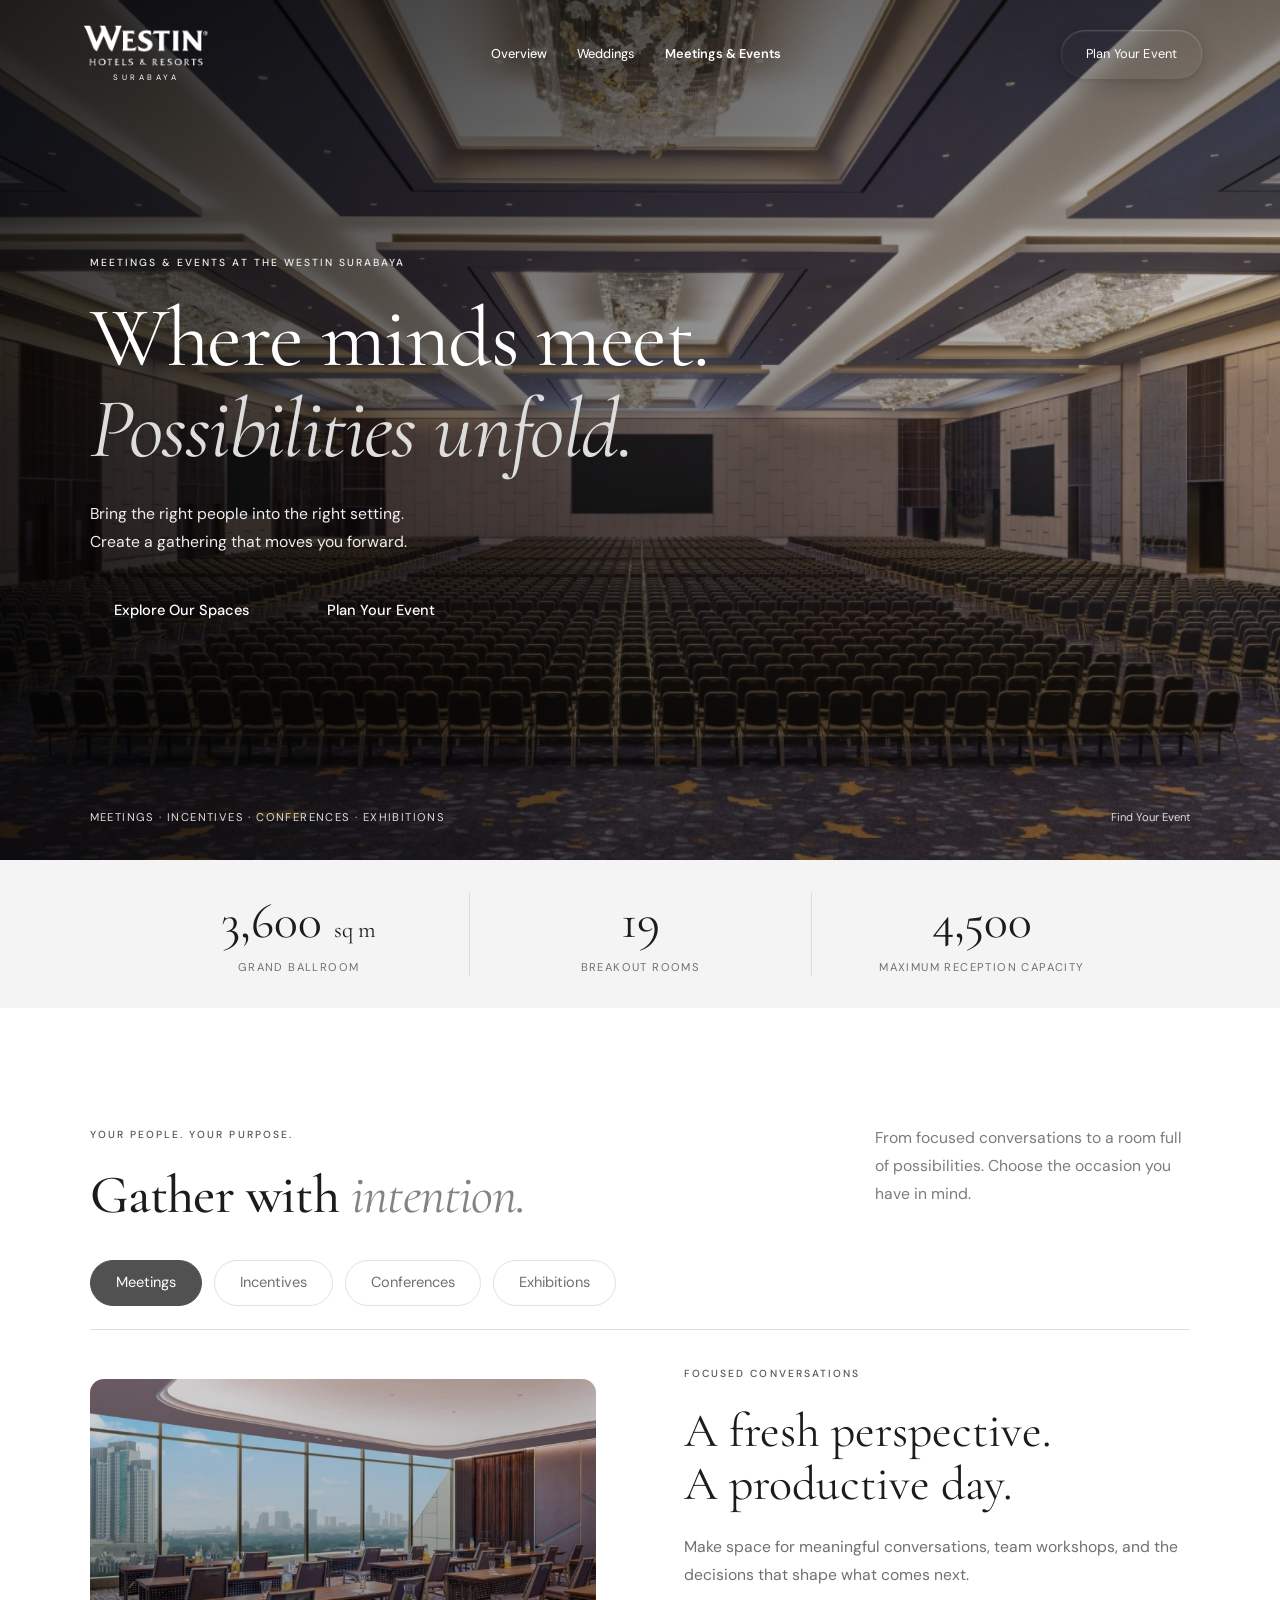
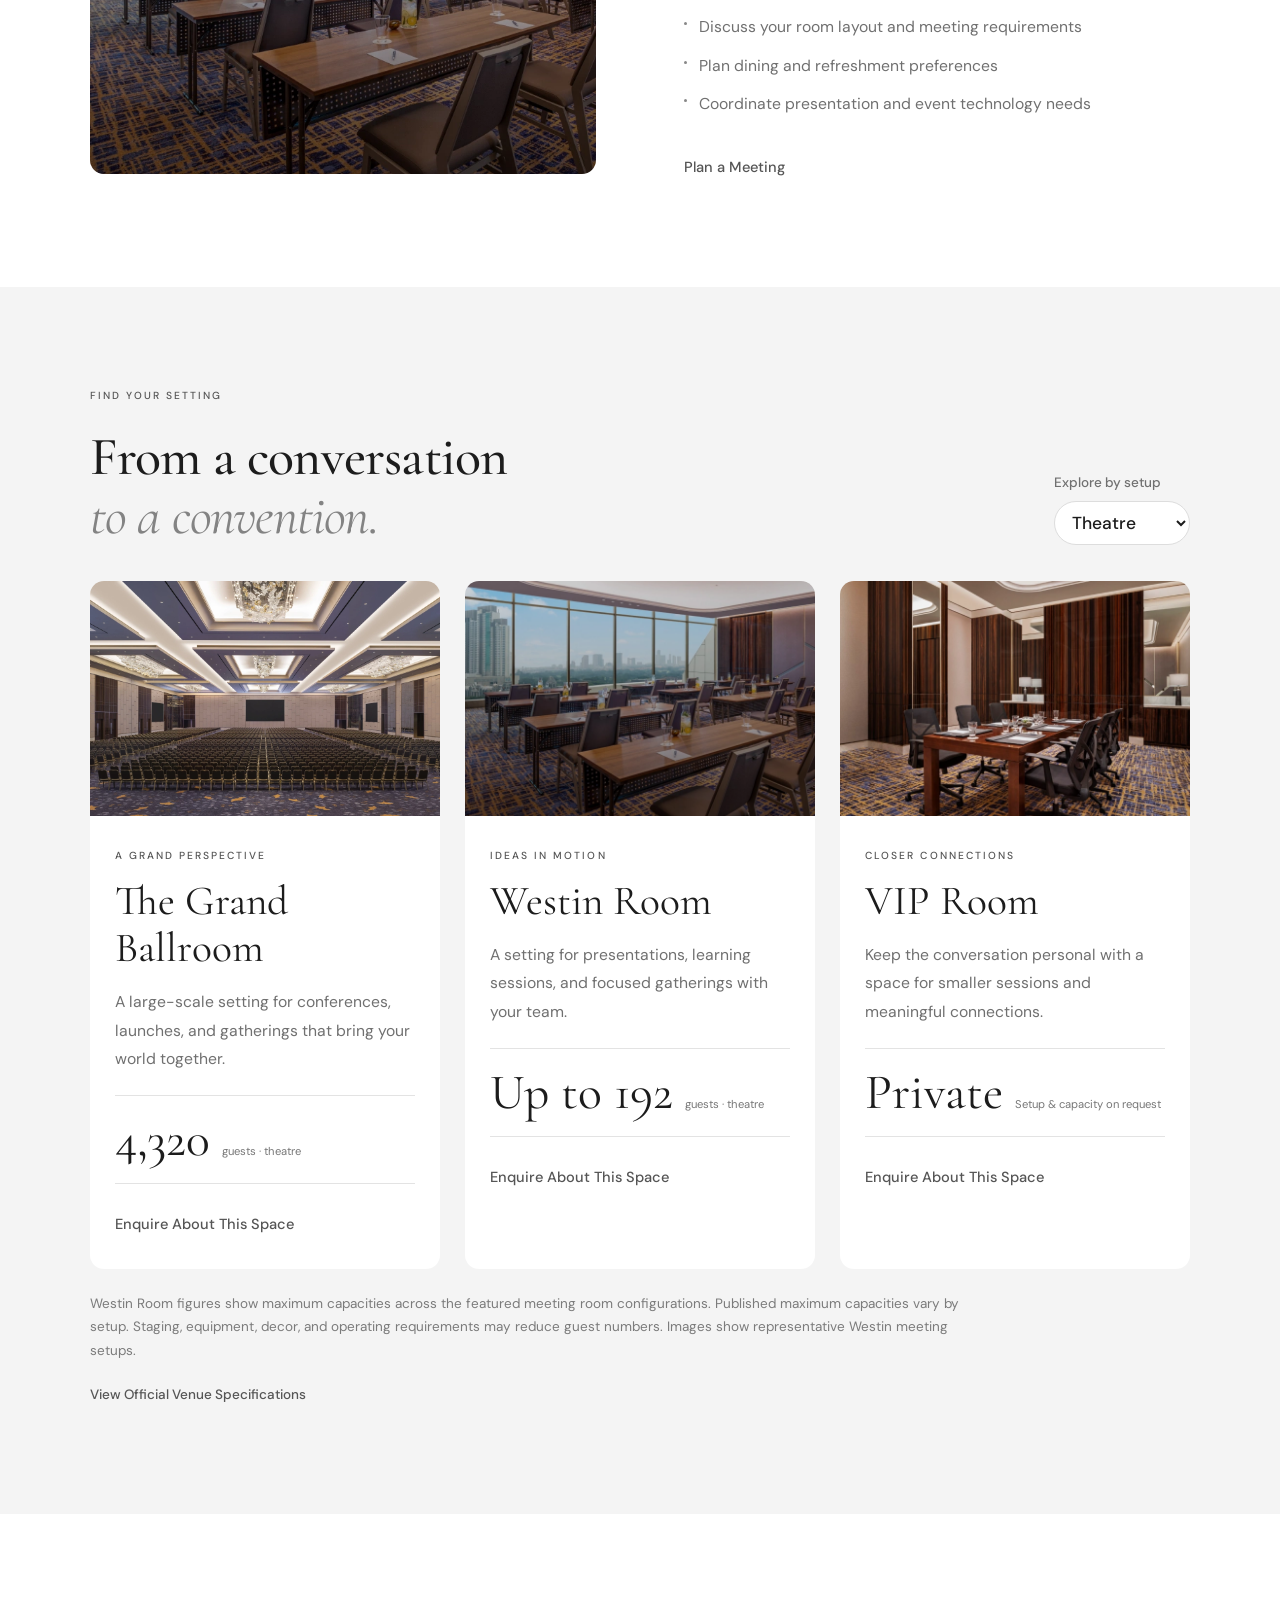
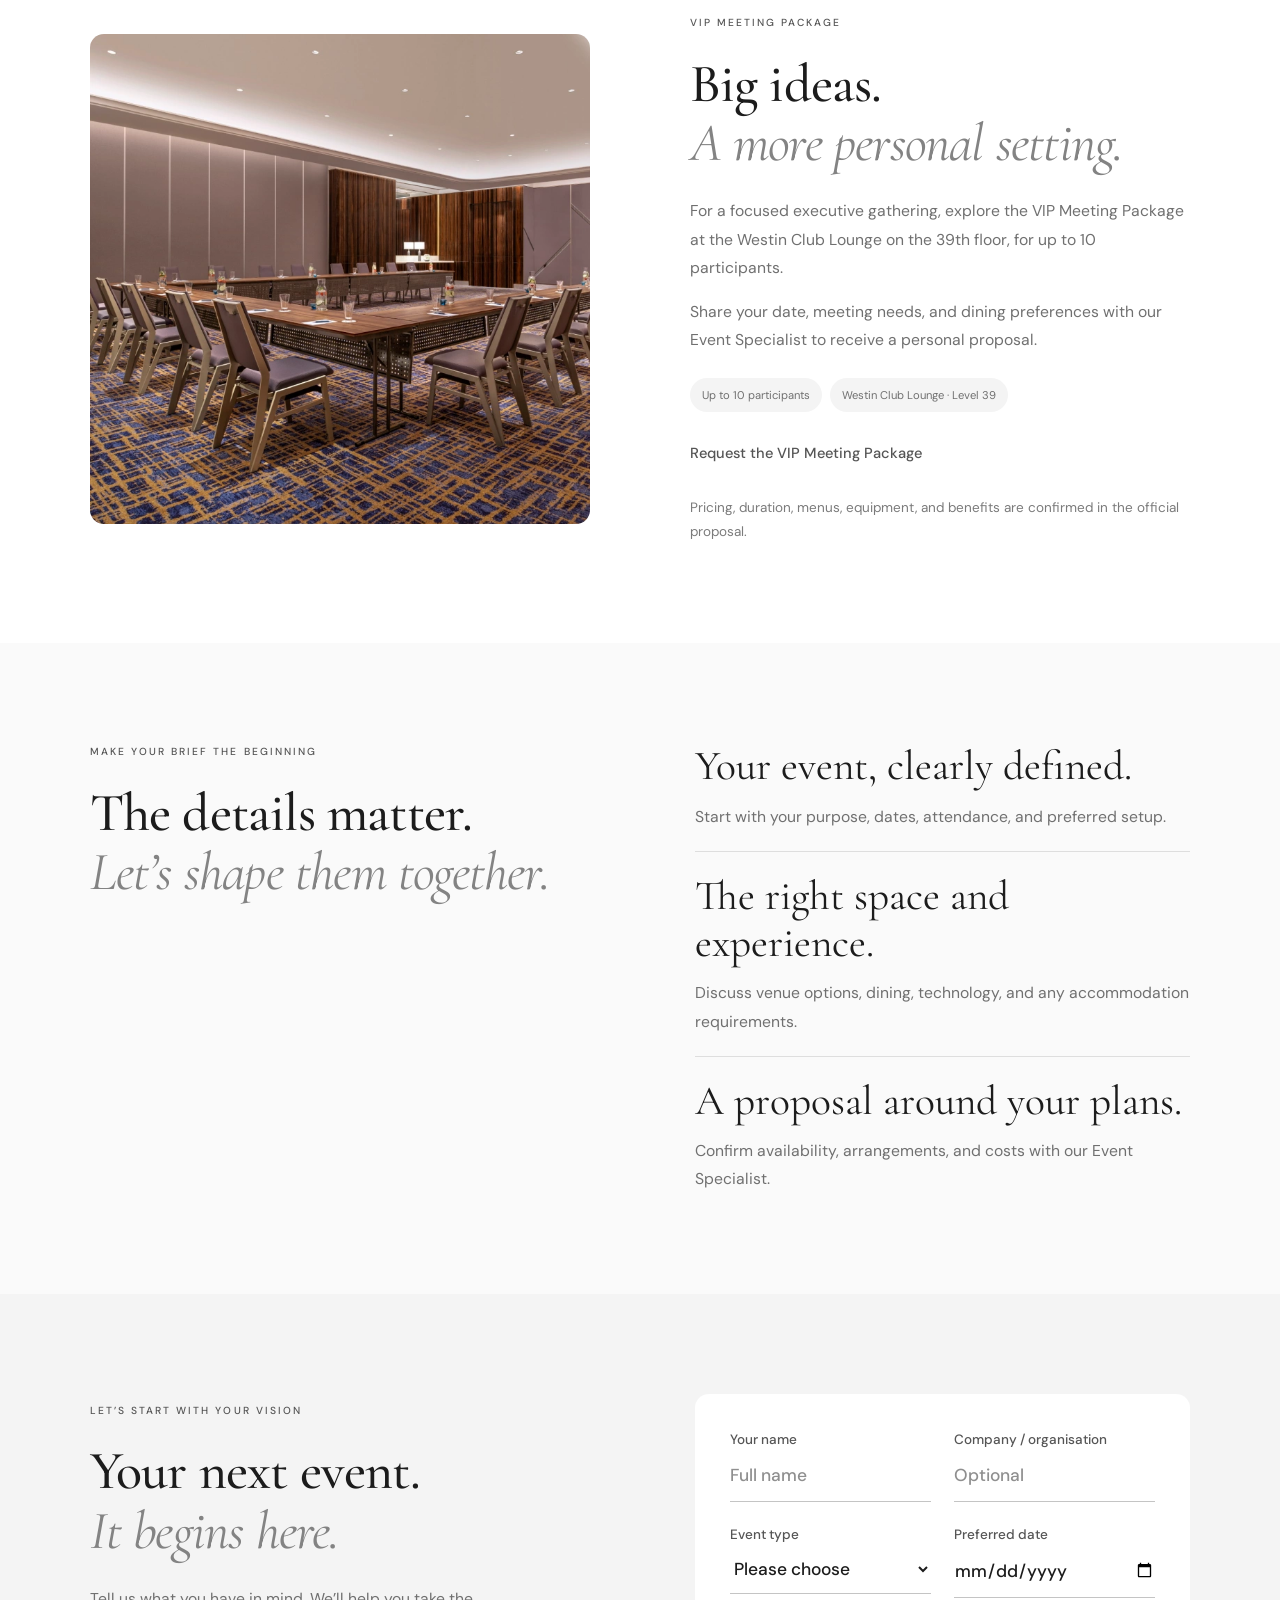
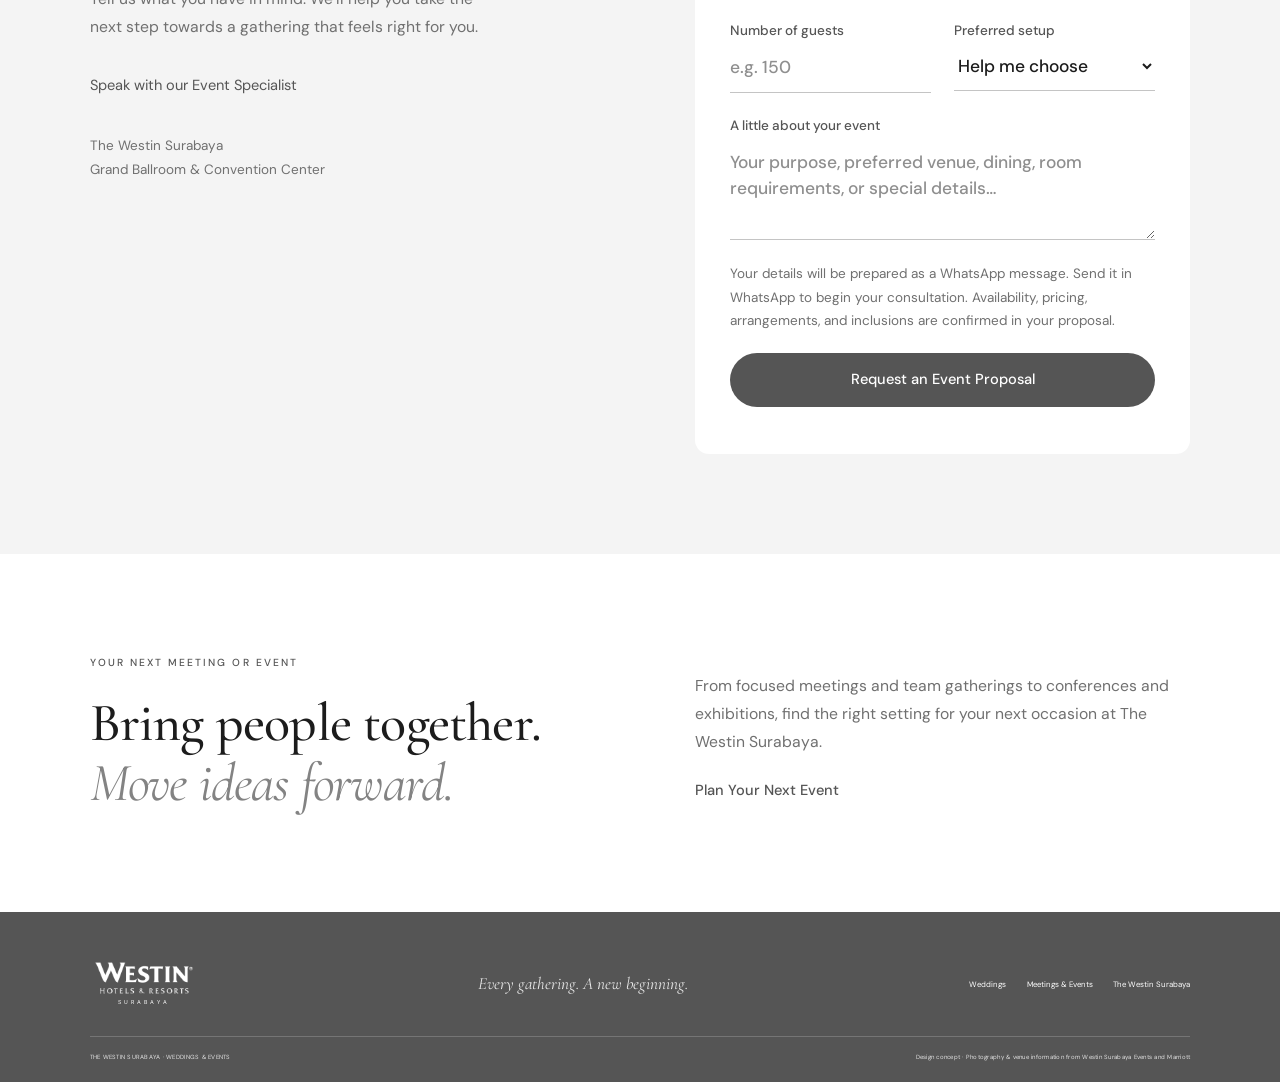
==== commit 879caeec: "Add files via upload" ====
--- a/mice.html
+++ b/mice.html
@@ -1,4 +1,4 @@
-<!doctype html><html lang="en"><head><meta charset="UTF-8"><meta name="viewport" content="width=device-width, initial-scale=1"><meta name="theme-color" content="#51555a"><title>Meetings & Events — The Westin Surabaya</title><meta name="description" content="Explore MICE venues, conference spaces, meeting options and VIP meetings at The Westin Surabaya. Request a tailored event proposal."><link rel="preconnect" href="https://fonts.googleapis.com"><link rel="preconnect" href="https://fonts.gstatic.com" crossorigin><link href="https://fonts.googleapis.com/css2?family=Cormorant+Garamond:ital,wght@0,400;0,500;0,600;1,400;1,500&family=DM+Sans:wght@400;450;500;600&display=swap" rel="stylesheet"><link rel="stylesheet" href="styles.css?v=12"><link rel="stylesheet" href="westin-theme.css?v=12"><link rel="stylesheet" href="events.css?v=12"><script src="events.js?v=12" defer></script></head><body class="mice-page"><a class="skip" href="#main">Skip to content</a><header class="header"><a class="brand" href="index.html" aria-label="The Westin Surabaya, home"><img class="brand-logo" src="assets/westin-official-logo.png" alt="Westin Hotels & Resorts" width="600" height="181"><span class="brand-sub">SURABAYA</span></a><nav class="desktop-nav" aria-label="Main navigation"><a href="index.html">Overview</a><a href="weddings.html">Weddings</a><a href="mice.html" aria-current="page">Meetings & Events</a></nav><a class="nav-cta" href="#inquiry">Plan Your Event</a><button class="menu-toggle" aria-label="Open menu" aria-expanded="false" aria-controls="mobile-nav"><span></span><span></span></button><nav class="mobile-nav" id="mobile-nav" aria-label="Mobile navigation" hidden><a href="index.html">Overview</a><a href="weddings.html">Weddings</a><a href="mice.html" aria-current="page">Meetings & Events</a><a href="#inquiry">Plan Your Event</a></nav></header><main id="main"><section class="mice-hero"><img src="assets/meeting-hero.webp" alt="The Westin Grand Ballroom in theatre configuration" fetchpriority="high"><div class="mice-shade"></div><div class="mice-hero-copy"><p class="eyebrow">MEETINGS & EVENTS AT THE WESTIN SURABAYA</p><h1>Where minds meet.<br><em>Possibilities unfold.</em></h1><p>Bring the right people into the right setting.<br>Create a gathering that moves you forward.</p><div class="mice-hero-actions"><a class="mice-action" href="#venues">Explore Our Spaces</a><a class="mice-action" href="#inquiry">Plan Your Event</a></div></div><div class="mice-hero-bottom"><span>MEETINGS · INCENTIVES · CONFERENCES · EXHIBITIONS</span><a href="#formats">Find Your Event</a></div></section>
+<!doctype html><html lang="en"><head><meta charset="UTF-8"><meta name="viewport" content="width=device-width, initial-scale=1"><meta name="theme-color" content="#51555a"><title>Meetings & Events — The Westin Surabaya</title><meta name="description" content="Explore MICE venues, conference spaces, meeting options and VIP meetings at The Westin Surabaya. Request a tailored event proposal."><link rel="preconnect" href="https://fonts.googleapis.com"><link rel="preconnect" href="https://fonts.gstatic.com" crossorigin><link href="https://fonts.googleapis.com/css2?family=Cormorant+Garamond:ital,wght@0,400;0,500;0,600;1,400;1,500&family=DM+Sans:wght@400;450;500;600&display=swap" rel="stylesheet"><link rel="stylesheet" href="styles.css?v=15"><link rel="stylesheet" href="westin-theme.css?v=15"><link rel="stylesheet" href="events.css?v=15"><link rel="stylesheet" href="typography.css?v=15"><script src="events.js?v=15" defer></script></head><body class="mice-page"><a class="skip" href="#main">Skip to content</a><header class="header"><a class="brand" href="index.html" aria-label="The Westin Surabaya, home"><img class="brand-logo" src="assets/westin-official-logo.png" alt="Westin Hotels & Resorts" width="600" height="181"><span class="brand-sub">SURABAYA</span></a><nav class="desktop-nav" aria-label="Main navigation"><a href="index.html">Overview</a><a href="weddings.html">Weddings</a><a href="mice.html" aria-current="page">Meetings & Events</a></nav><a class="nav-cta" href="#inquiry">Plan Your Event</a><button class="menu-toggle" aria-label="Open menu" aria-expanded="false" aria-controls="mobile-nav"><span></span><span></span></button><nav class="mobile-nav" id="mobile-nav" aria-label="Mobile navigation" hidden><a href="index.html">Overview</a><a href="weddings.html">Weddings</a><a href="mice.html" aria-current="page">Meetings & Events</a><a href="#inquiry">Plan Your Event</a></nav></header><main id="main"><section class="mice-hero"><img src="assets/meeting-hero.webp" alt="The Westin Grand Ballroom in theatre configuration" fetchpriority="high"><div class="mice-shade"></div><div class="mice-hero-copy"><p class="eyebrow">MEETINGS & EVENTS AT THE WESTIN SURABAYA</p><h1>Where minds meet.<br><em>Possibilities unfold.</em></h1><p>Bring the right people into the right setting.<br>Create a gathering that moves you forward.</p><div class="mice-hero-actions"><a class="mice-action" href="#venues">Explore Our Spaces</a><a class="mice-action" href="#inquiry">Plan Your Event</a></div></div><div class="mice-hero-bottom"><span>MEETINGS · INCENTIVES · CONFERENCES · EXHIBITIONS</span><a href="#formats">Find Your Event</a></div></section>
 <div class="mice-stat-strip"><div><strong>3,600 <span>sq m</span></strong><small>GRAND BALLROOM</small></div><div><strong>19</strong><small>BREAKOUT ROOMS</small></div><div><strong>4,500</strong><small>MAXIMUM RECEPTION CAPACITY</small></div></div>
 <section class="formats section-wrap" id="formats"><div class="section-heading"><div><p class="eyebrow">YOUR PEOPLE. YOUR PURPOSE.</p><h2>Gather with <em>intention.</em></h2></div><p>From focused conversations to a room full of possibilities. Choose the occasion you have in mind.</p></div><div class="format-tabs" role="tablist" aria-label="Explore event types"><button role="tab" id="tab-meetings" aria-controls="format-panel" aria-selected="true" data-format="meetings">Meetings</button><button role="tab" id="tab-incentives" aria-controls="format-panel" aria-selected="false" tabindex="-1" data-format="incentives">Incentives</button><button role="tab" id="tab-conferences" aria-controls="format-panel" aria-selected="false" tabindex="-1" data-format="conferences">Conferences</button><button role="tab" id="tab-exhibitions" aria-controls="format-panel" aria-selected="false" tabindex="-1" data-format="exhibitions">Exhibitions</button></div><div class="format-panel" role="tabpanel" id="format-panel" aria-labelledby="tab-meetings" tabindex="0"><div class="format-photo"><img id="format-image" src="assets/meeting-room.webp" alt="A daylight meeting room at The Westin Surabaya" loading="lazy"></div><div class="format-copy"><p class="eyebrow" id="format-eyebrow">FOCUSED CONVERSATIONS</p><h3 id="format-title">A fresh perspective.<br>A productive day.</h3><p id="format-description">Make space for meaningful conversations, team workshops, and the decisions that shape what comes next.</p><ul id="format-points"><li>Discuss your room layout and meeting requirements</li><li>Plan dining and refreshment preferences</li><li>Coordinate presentation and event technology needs</li></ul><a href="#inquiry" class="text-link" id="format-request" data-event-request="Meeting">Plan a Meeting</a></div></div></section>
 <section class="spaces section-wrap" id="venues"><div class="section-heading"><div><p class="eyebrow">FIND YOUR SETTING</p><h2>From a conversation<br><em>to a convention.</em></h2></div><label class="layout-picker">Explore by setup<select id="venue-layout"><option value="theatre">Theatre</option><option value="classroom">Classroom</option><option value="banquet">Banquet</option><option value="reception">Reception</option></select></label></div><div class="space-grid"><article class="space-card" data-venue="grand"><img src="assets/meeting-hero.webp" alt="The Grand Ballroom at Westin" loading="lazy"><div class="space-content"><span class="eyebrow">A GRAND PERSPECTIVE</span><h3>The Grand Ballroom</h3><p>A large-scale setting for conferences, launches, and gatherings that bring your world together.</p><div class="space-capacity"><strong>4,320</strong><span>guests · theatre</span></div><button class="text-link" data-venue-request="The Grand Ballroom">Enquire About This Space</button></div></article><article class="space-card" data-venue="room1"><img src="assets/meeting-room.webp" alt="A meeting setup at The Westin Surabaya" loading="lazy"><div class="space-content"><span class="eyebrow">IDEAS IN MOTION</span><h3>Westin Room</h3><p>A setting for presentations, learning sessions, and focused gatherings with your team.</p><div class="space-capacity"><strong>Up to 192</strong><span>guests · theatre</span></div><button class="text-link" data-venue-request="Westin Room">Enquire About This Space</button></div></article><article class="space-card" data-venue="vip"><img src="assets/meeting-detail.webp" alt="An intimate meeting setup at The Westin Surabaya" loading="lazy"><div class="space-content"><span class="eyebrow">CLOSER CONNECTIONS</span><h3>VIP Room</h3><p>Keep the conversation personal with a space for smaller sessions and meaningful connections.</p><div class="space-capacity"><strong>Private</strong><span>Setup & capacity on request</span></div><button class="text-link" data-venue-request="VIP Room">Enquire About This Space</button></div></article></div><p class="venue-fineprint">Westin Room figures show maximum capacities across the featured meeting room configurations. Published maximum capacities vary by setup. Staging, equipment, decor, and operating requirements may reduce guest numbers. Images show representative Westin meeting setups.</p><a class="text-link specification-link" href="https://www.marriott.com/en-us/hotels/subwi-the-westin-surabaya/events/" target="_blank" rel="noopener">View Official Venue Specifications</a></section>
--- a/typography.css
+++ b/typography.css
@@ -0,0 +1,61 @@
+/* Fluid type across Overview, Weddings, and Meetings & Events.
+   rem bounds preserve browser text-size preferences; viewport interpolation
+   scales gradually from small phones to large desktop screens. */
+:root{--type-body:clamp(.875rem,calc(.83rem + .19vw),1rem);--type-small:clamp(.75rem,calc(.71rem + .17vw),.875rem);--type-label:clamp(.625rem,calc(.59rem + .14vw),.75rem);--type-eyebrow:clamp(.5625rem,calc(.53rem + .14vw),.6875rem);--type-action:clamp(.8125rem,calc(.77rem + .18vw),.9375rem);--type-section:clamp(2.25rem,calc(1.77rem + 2vw),3.75rem);--type-card:clamp(1.875rem,calc(1.55rem + 1.3vw),2.75rem);--type-stat:clamp(2rem,calc(1.5rem + 2vw),3.25rem)}
+html{-webkit-text-size-adjust:100%;text-size-adjust:100%}
+body{font-size:var(--type-body)}
+:is(h1,h2,h3,p,a,button,label,small,span){overflow-wrap:break-word}
+.portal-intro h1{font-size:clamp(2.875rem,calc(2.2rem + 3vw),5.25rem);line-height:1.05}
+.hero h1{font-size:clamp(3.25rem,calc(2.2rem + 4.2vw),6.5rem);line-height:1.04}
+.mice-hero h1{font-size:clamp(3rem,calc(1.95rem + 4.2vw),6rem);line-height:1.07}
+h2,.venue h2,.gallery h2,.inquiry h2,.event-inquiry h2,.portal-welcome h2,.cross-story h2,.spaces h2,.vip-copy h2,.film-heading h2{font-size:var(--type-section);line-height:1.1}
+h3,.package-content h3,.journey-steps h3,.setting-card h3,.space-content h3,.planning-details h3{font-size:var(--type-card);line-height:1.14}
+.format-copy h3,.package-dialog h2{font-size:clamp(2rem,calc(1.55rem + 1.8vw),3rem);line-height:1.12}
+.choice-copy h2{font-size:clamp(2rem,calc(1.6rem + 1.8vw),3.125rem);line-height:1.06}
+.eyebrow,.hero .eyebrow,.mice-hero .eyebrow,.package-content .eyebrow,.cross-story .eyebrow,.setting-card .eyebrow,.format-copy .eyebrow,.space-content .eyebrow,.film-heading .eyebrow{font-size:var(--type-eyebrow);line-height:1.7;letter-spacing:clamp(1.3px,.16vw,2.2px)}
+.portal-intro .eyebrow{font-size:clamp(.625rem,calc(.57rem + .22vw),.8125rem);letter-spacing:clamp(1.5px,.18vw,2.6px);line-height:1.7;max-width:100%;margin:0 auto clamp(18px,2vw,27px)}
+.hero-description,.mice-hero-copy>p:not(.eyebrow),.portal-intro>p:last-child,.choice-copy>p,.experience-copy>p:not(.eyebrow),.package-content>p:not(.eyebrow),.journey-steps p,.inquiry-copy>p:not(.eyebrow),.event-inquiry .inquiry-copy>p:not(.eyebrow),.section-heading>p,.venue-content>p:not(.eyebrow),.portal-welcome p:not(.eyebrow),.cross-story p:not(.eyebrow),.setting-card p,.format-copy>p:not(.eyebrow),.space-content>p:not(.eyebrow),.vip-copy>p:not(.eyebrow):not(.venue-fineprint),.planning-details p,.package-dialog p,.package-dialog li,details p{font-size:var(--type-body);line-height:1.8}
+.desktop-nav,.mobile-nav:not([hidden]),.nav-cta,.portal-page .header .nav-cta,.mice-page .header .nav-cta{font-size:clamp(.6875rem,calc(.64rem + .2vw),.875rem)}
+.button,.text-link,.package-foot .text-link,.contact-link,.choice-button,.setting-link,.format-tabs button,.space-card .text-link,.vip-copy .text-link,.mice-hero-actions .mice-action{font-size:var(--type-action);line-height:1.5}
+label,.event-form label,.layout-picker{font-size:var(--type-small);line-height:1.6}
+input,select,textarea,.layout-picker select{font-size:clamp(1rem,calc(.96rem + .16vw),1.125rem);line-height:1.5}
+.form-note,.form-status,.inquiry-note,.package-foot>span,.package-note,.gallery-note,.venue-content .capacity-note,.venue-fineprint,.vip-copy .venue-fineprint,.specification-link,.package-dialog .dialog-note{font-size:var(--type-small);line-height:1.75}
+.hero-bottom,.photo-credit,.vertical-note,.choice-eyebrow,.portal-caption,.wedding-page .photo-tag,.photo-tag,.venue-stats small,.mice-hero-bottom,.mice-hero-bottom a,.mice-stat-strip small,.space-capacity span,.vip-tags span,.footer-bottom,.events-footer nav,footer>a:not(.brand){font-size:var(--type-label);line-height:1.65}
+.brand-sub{font-size:clamp(.4375rem,calc(.41rem + .1vw),.5625rem)}
+.intro-strip{font-size:clamp(1rem,calc(.8rem + .8vw),1.625rem);line-height:1.4}
+.venue-stats span,.mice-stat-strip strong,.space-capacity strong{font-size:var(--type-stat)}
+.mice-stat-strip strong span{font-size:clamp(1rem,calc(.8rem + .8vw),1.5rem)}
+.journey-steps article>span{font-size:clamp(1.5rem,calc(1.2rem + 1.2vw),2.25rem)}
+.gallery-item span,.hero-peek>span,.lightbox p{font-size:clamp(1.375rem,calc(1.1rem + 1.1vw),2rem)}
+footer>p,.events-footer>p{font-size:clamp(1.375rem,calc(1.1rem + 1.1vw),2rem)}
+summary{font-size:var(--type-body);line-height:1.65}
+summary>span,.dialog-close{font-size:clamp(1.25rem,calc(1.1rem + .6vw),1.75rem)}
+.form-pair>*{min-width:0}.section-heading>*,.cross-story>*,.inquiry>*{min-width:0}
+.choice-copy>p{line-height:1.55}.portal-caption{gap:15px;flex-wrap:wrap}.format-tabs button{flex-shrink:0}
+.mice-hero-actions{flex-wrap:wrap}.mice-hero-copy{max-width:1600px}
+@media(max-width:760px){.hero-copy{padding-bottom:75px}.choice-copy{left:22px;right:22px}.choice-eyebrow{left:22px;right:22px}.mice-hero{min-height:780px}.mice-hero h1{max-width:100%}.venue-stats{flex-wrap:wrap}.package-foot{flex-wrap:wrap}.package-foot>span{max-width:none}.gallery-controls{flex-shrink:0}}
+@media(max-width:480px){.choice-copy h2{font-size:clamp(2.125rem,9vw,2.625rem)}.story-choice{height:370px}.portal-hero{padding-top:125px}.mice-stat-strip{gap:10px}.mice-stat-strip strong{font-size:clamp(1.625rem,6.5vw,2rem)}.mice-stat-strip small{letter-spacing:.7px}.mice-hero h1{font-size:clamp(2.75rem,10vw,3.25rem)}.hero h1{font-size:clamp(2.875rem,11vw,3.5rem)}.header .nav-cta{padding-left:14px;padding-right:14px;margin-right:15px}.choice-eyebrow{font-size:var(--type-eyebrow)}}
+.package-highlights,.format-copy ul{font-size:var(--type-body);line-height:1.8}
+.hero-peek b,.setting-link,.events-footer nav,.gallery-item b{font-size:var(--type-small)}
+@media(max-width:760px){.gallery .section-heading{flex-wrap:wrap;gap:20px}.mice-stat-strip small{max-width:none}}
+
+/* Retain the approved dark footer composition on every page. */
+footer.events-footer{display:grid;grid-template-columns:auto minmax(0,1fr) auto;align-items:center;gap:38px;background:#555;color:#fff;padding:52px 7% 25px}
+footer.events-footer>.brand{justify-self:start;order:0}
+footer.events-footer .brand-logo{width:clamp(124px,10.4vw,170px)}
+footer.events-footer>p{order:0;width:auto;margin:0;text-align:center;font-size:clamp(1.25rem,1.8vw,1.75rem);line-height:1.35;color:#e8e8e8}
+footer.events-footer>nav{order:0;width:auto;display:flex;justify-content:flex-end;gap:clamp(15px,1.6vw,28px);flex-wrap:wrap;margin:0;font-size:clamp(.625rem,.75vw,.8125rem);line-height:1.6}
+footer.events-footer>.footer-bottom{order:0;grid-column:1/-1;display:flex;justify-content:space-between;gap:20px;width:100%;margin-top:8px;border-top:1px solid #ffffff30;padding-top:19px;font-size:clamp(.5625rem,.62vw,.6875rem);line-height:1.7;color:#e3e3e3}
+footer.events-footer>.footer-bottom>span:last-child{text-align:right}
+@media(max-width:1000px) and (min-width:761px){footer.events-footer{gap:24px;padding-left:6%;padding-right:6%}footer.events-footer>nav{max-width:230px}footer.events-footer>p{font-size:1.25rem}}
+@media(max-width:760px){footer.events-footer{grid-template-columns:1fr;gap:25px;padding:40px 7% 25px}footer.events-footer>p{text-align:left;font-size:clamp(1.375rem,4vw,1.625rem)}footer.events-footer>nav{justify-content:flex-start;gap:20px;font-size:.75rem}footer.events-footer>.footer-bottom{display:grid;gap:10px;margin-top:0;font-size:.625rem}footer.events-footer>.footer-bottom>span:last-child{text-align:left}}
+
+/* Approved footer reference: preserve its proportions independently of page typography. */
+@media(min-width:1101px){
+ footer.events-footer{padding:3.9vw 7% 1.6vw;column-gap:2.4vw;row-gap:2.4vw}
+ footer.events-footer .brand-logo{width:8.3vw;max-width:none}
+ footer.events-footer .brand-sub{font-size:.44vw;letter-spacing:.235vw;margin-top:.39vw;margin-left:.235vw}
+ footer.events-footer>p{font-size:1.34vw;line-height:1.35}
+ footer.events-footer>nav{font-size:.61vw;gap:1.6vw;max-width:none;flex-wrap:nowrap}
+ footer.events-footer>.footer-bottom{margin-top:0;padding-top:1.1vw;font-size:.47vw;line-height:1.7;letter-spacing:.02vw}
+}
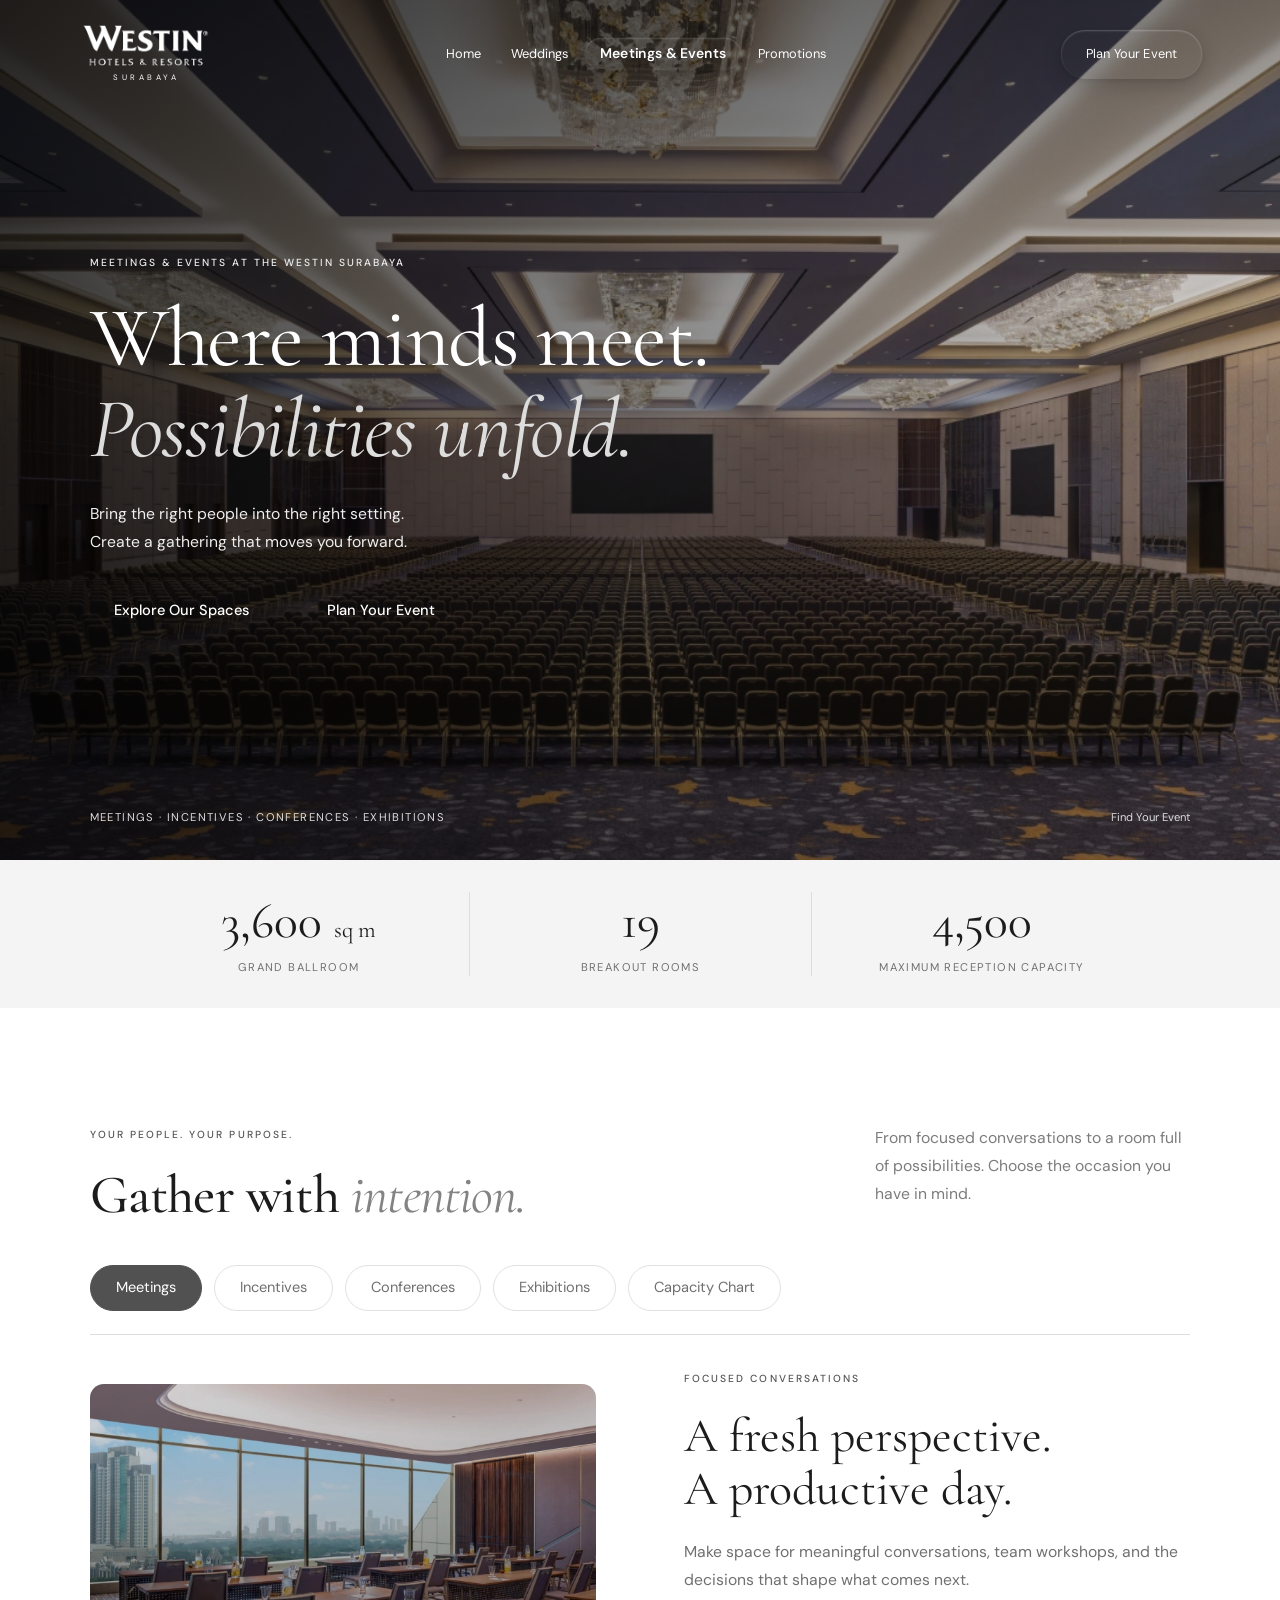
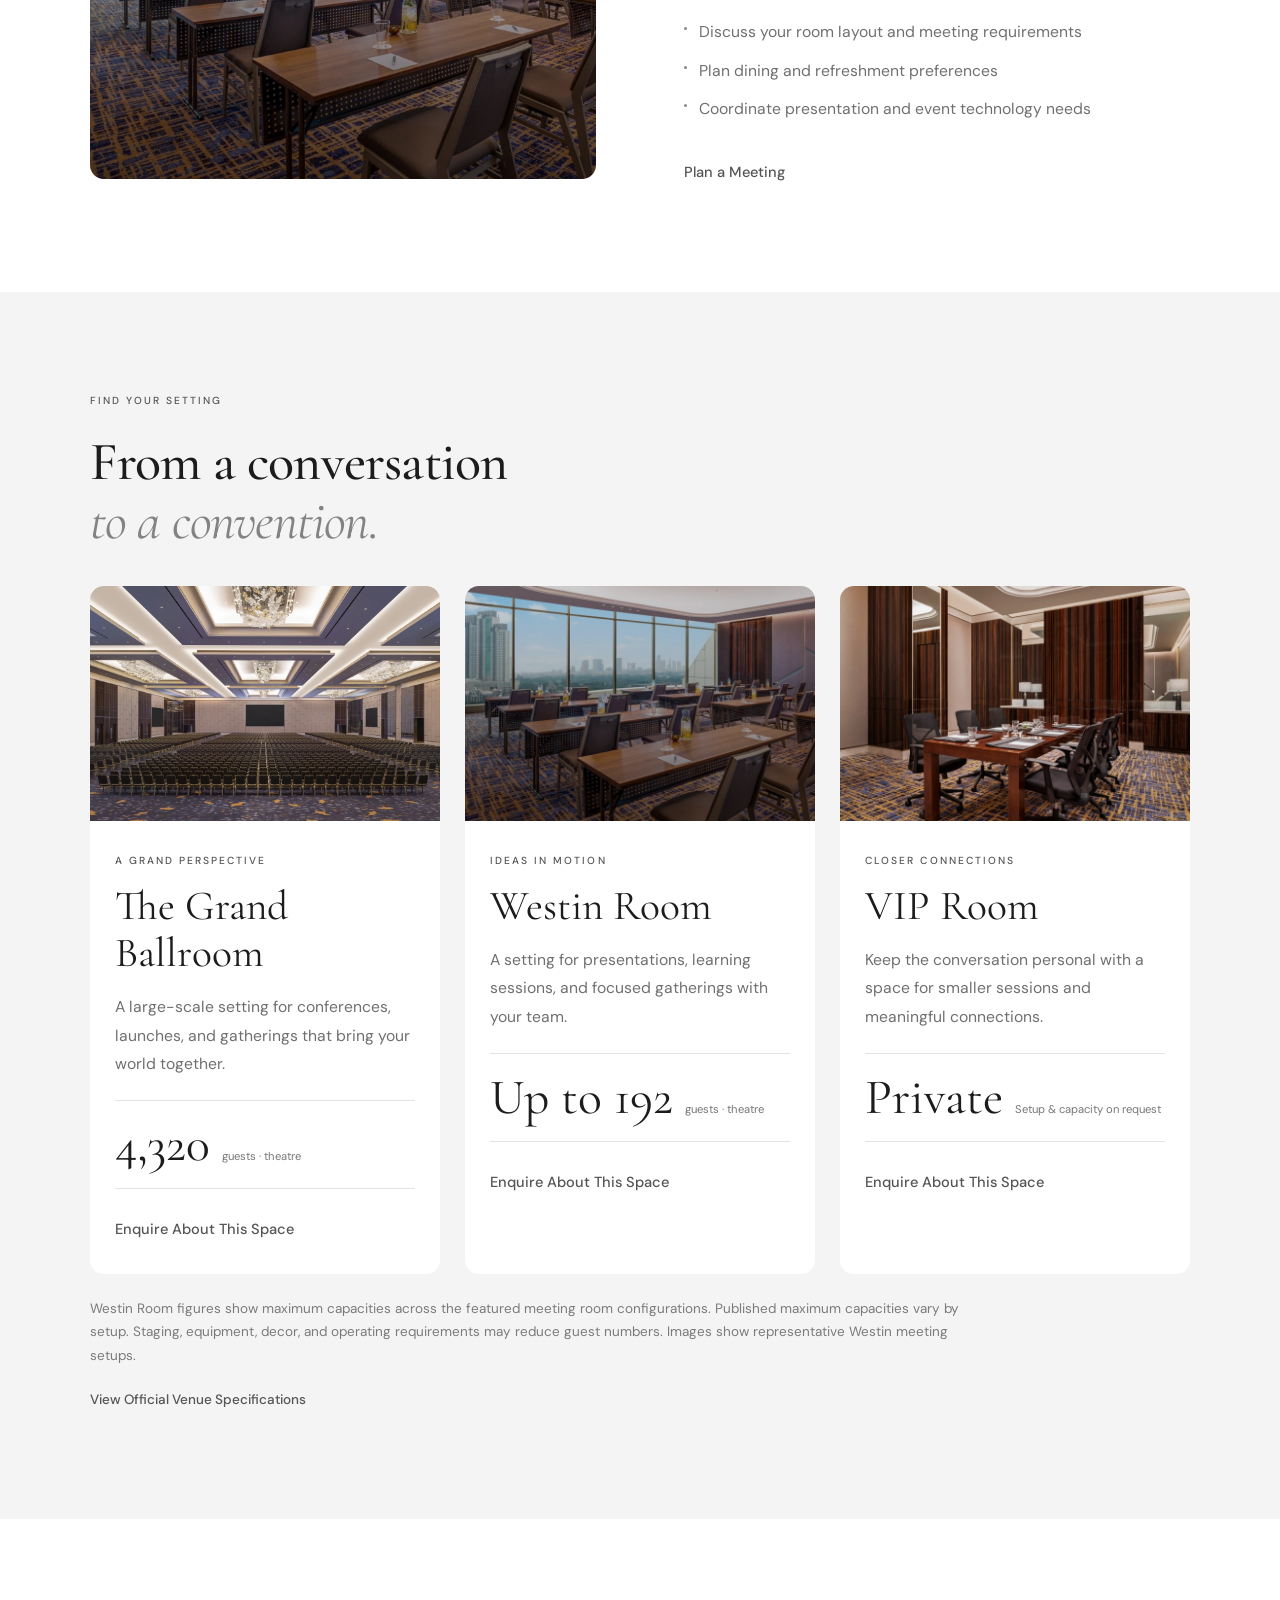
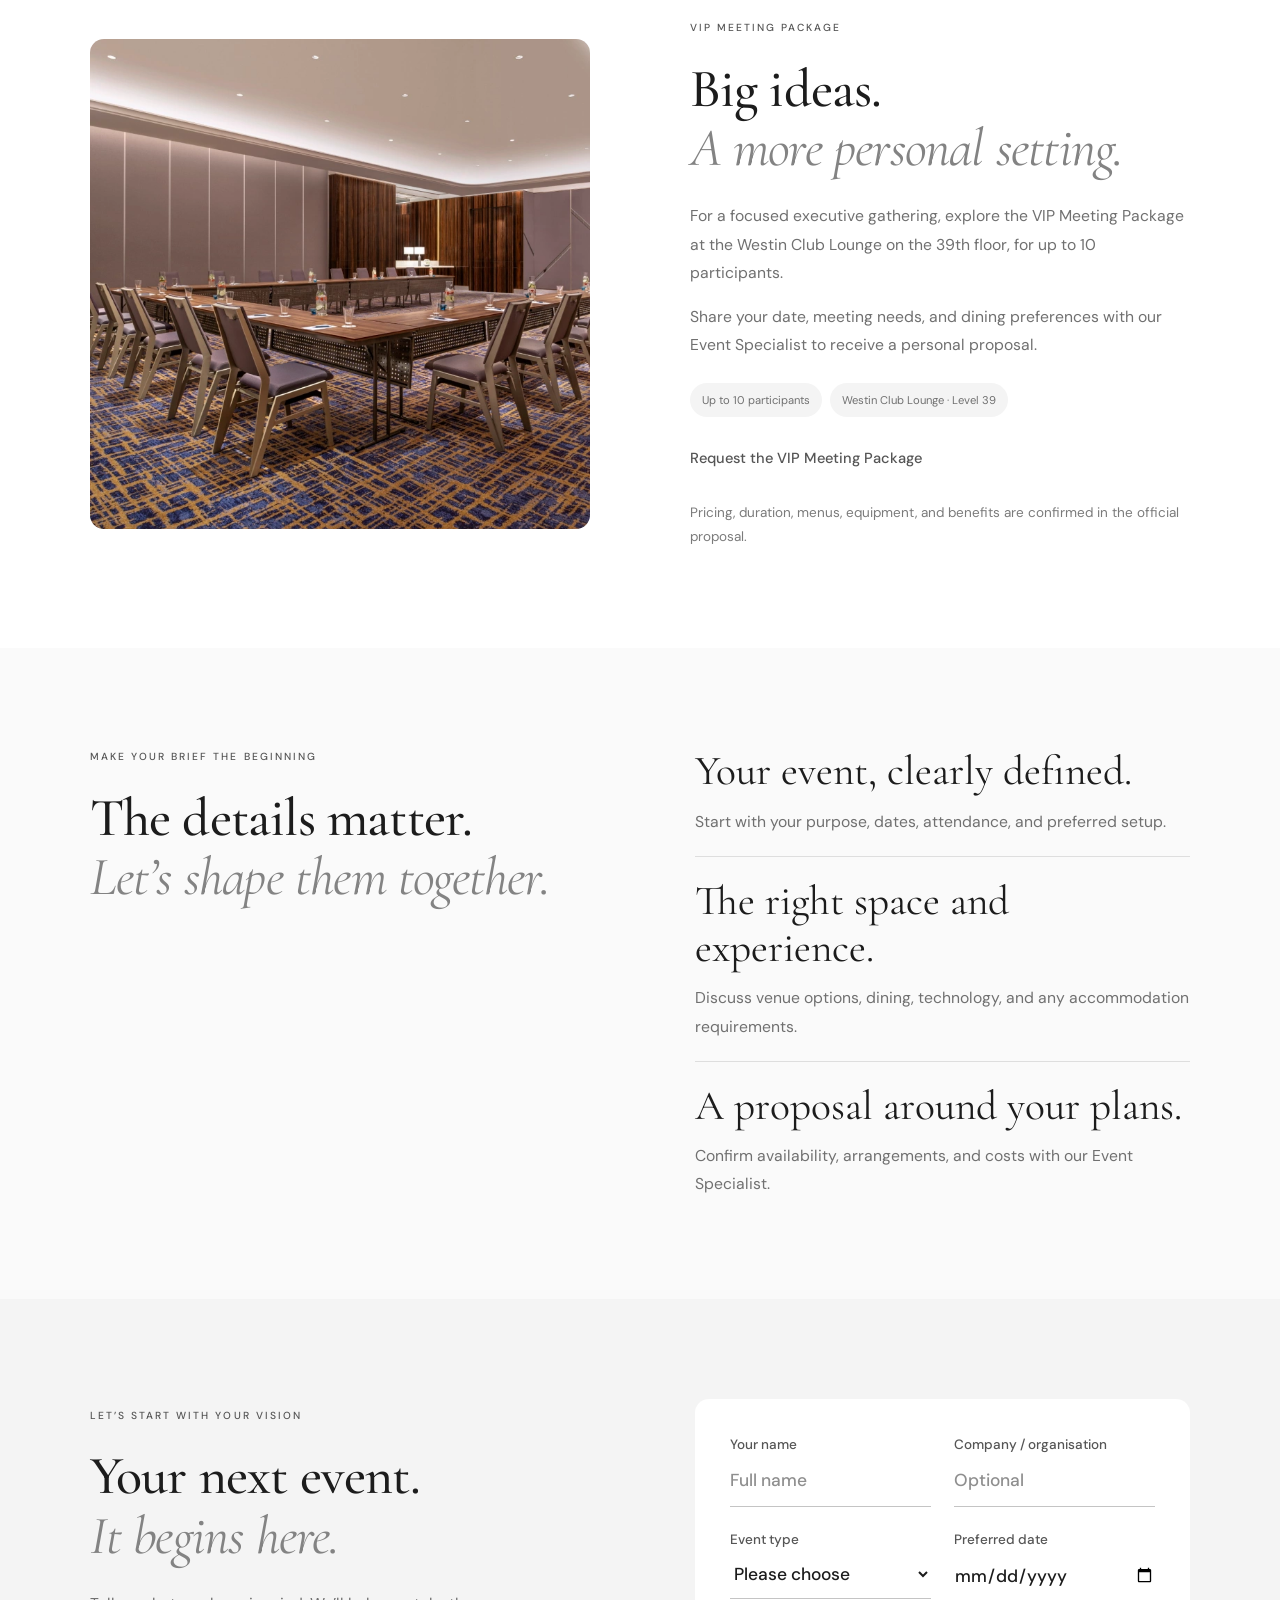
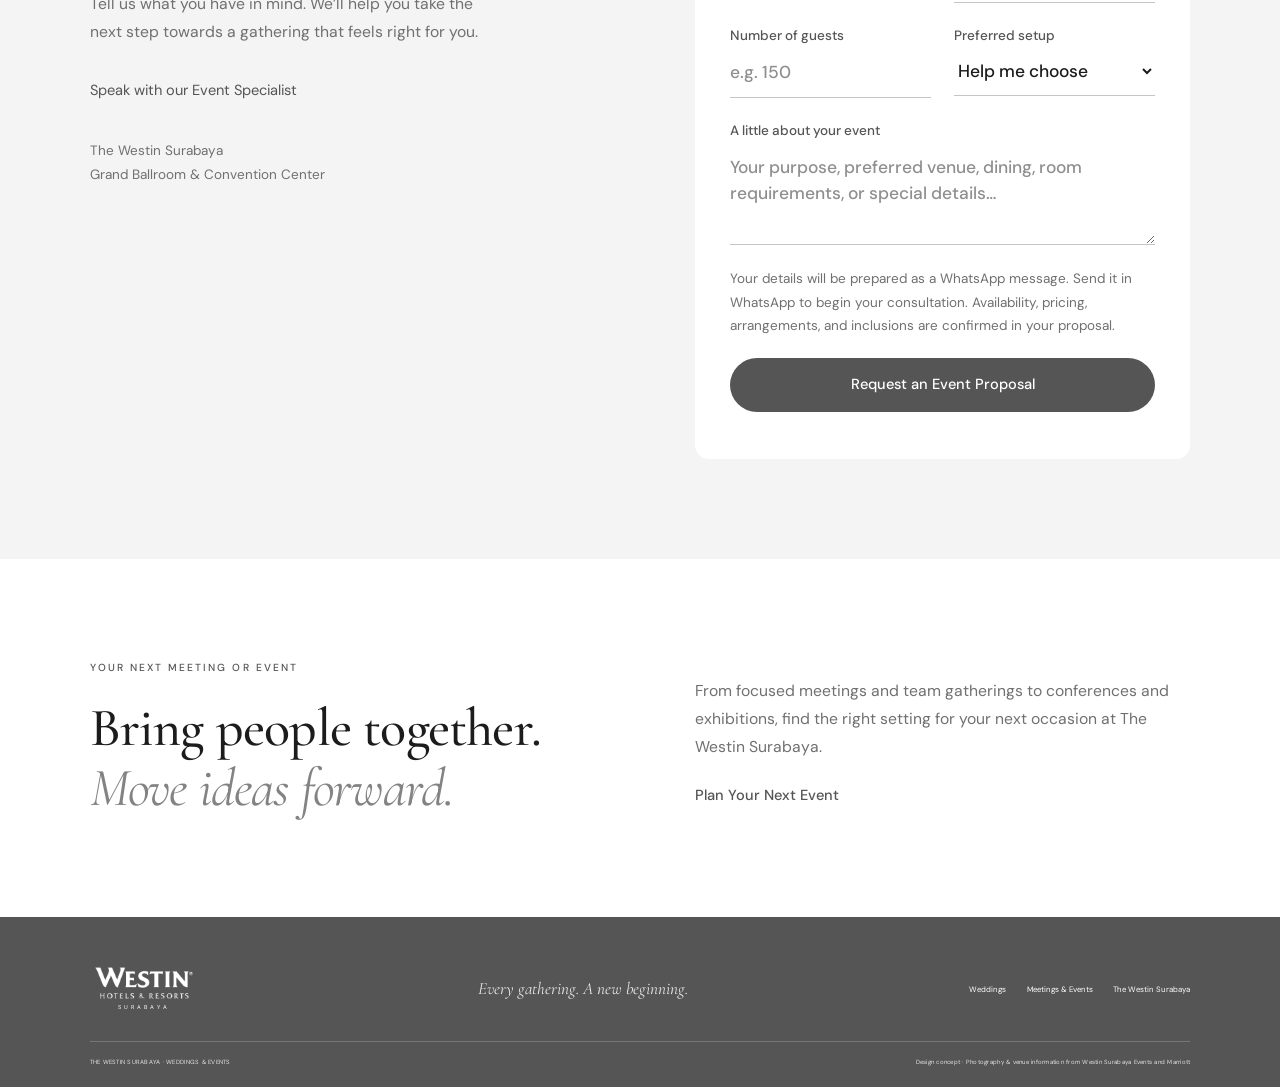
==== commit 14d3ddc2: "Add files via upload" ====
--- a/mice.html
+++ b/mice.html
@@ -1,6 +1,7 @@
-<!doctype html><html lang="en"><head><meta charset="UTF-8"><meta name="viewport" content="width=device-width, initial-scale=1"><meta name="theme-color" content="#51555a"><title>Meetings & Events — The Westin Surabaya</title><meta name="description" content="Explore MICE venues, conference spaces, meeting options and VIP meetings at The Westin Surabaya. Request a tailored event proposal."><link rel="preconnect" href="https://fonts.googleapis.com"><link rel="preconnect" href="https://fonts.gstatic.com" crossorigin><link href="https://fonts.googleapis.com/css2?family=Cormorant+Garamond:ital,wght@0,400;0,500;0,600;1,400;1,500&family=DM+Sans:wght@400;450;500;600&display=swap" rel="stylesheet"><link rel="stylesheet" href="styles.css?v=15"><link rel="stylesheet" href="westin-theme.css?v=15"><link rel="stylesheet" href="events.css?v=15"><link rel="stylesheet" href="typography.css?v=15"><script src="events.js?v=15" defer></script></head><body class="mice-page"><a class="skip" href="#main">Skip to content</a><header class="header"><a class="brand" href="index.html" aria-label="The Westin Surabaya, home"><img class="brand-logo" src="assets/westin-official-logo.png" alt="Westin Hotels & Resorts" width="600" height="181"><span class="brand-sub">SURABAYA</span></a><nav class="desktop-nav" aria-label="Main navigation"><a href="index.html">Overview</a><a href="weddings.html">Weddings</a><a href="mice.html" aria-current="page">Meetings & Events</a></nav><a class="nav-cta" href="#inquiry">Plan Your Event</a><button class="menu-toggle" aria-label="Open menu" aria-expanded="false" aria-controls="mobile-nav"><span></span><span></span></button><nav class="mobile-nav" id="mobile-nav" aria-label="Mobile navigation" hidden><a href="index.html">Overview</a><a href="weddings.html">Weddings</a><a href="mice.html" aria-current="page">Meetings & Events</a><a href="#inquiry">Plan Your Event</a></nav></header><main id="main"><section class="mice-hero"><img src="assets/meeting-hero.webp" alt="The Westin Grand Ballroom in theatre configuration" fetchpriority="high"><div class="mice-shade"></div><div class="mice-hero-copy"><p class="eyebrow">MEETINGS & EVENTS AT THE WESTIN SURABAYA</p><h1>Where minds meet.<br><em>Possibilities unfold.</em></h1><p>Bring the right people into the right setting.<br>Create a gathering that moves you forward.</p><div class="mice-hero-actions"><a class="mice-action" href="#venues">Explore Our Spaces</a><a class="mice-action" href="#inquiry">Plan Your Event</a></div></div><div class="mice-hero-bottom"><span>MEETINGS · INCENTIVES · CONFERENCES · EXHIBITIONS</span><a href="#formats">Find Your Event</a></div></section>
+<!doctype html><html lang="en"><head><meta charset="UTF-8"><meta name="viewport" content="width=device-width, initial-scale=1"><meta name="theme-color" content="#51555a"><title>Meetings & Events — The Westin Surabaya</title><meta name="description" content="Explore MICE venues, conference spaces, meeting options and VIP meetings at The Westin Surabaya. Request a tailored event proposal."><link rel="preconnect" href="https://fonts.googleapis.com"><link rel="preconnect" href="https://fonts.gstatic.com" crossorigin><link href="https://fonts.googleapis.com/css2?family=Cormorant+Garamond:ital,wght@0,400;0,500;0,600;1,400;1,500&family=DM+Sans:wght@400;450;500;600&display=swap" rel="stylesheet"><link rel="stylesheet" href="styles.css?v=20"><link rel="stylesheet" href="westin-theme.css?v=20"><link rel="stylesheet" href="events.css?v=20"><link rel="stylesheet" href="typography.css?v=20"><script src="events.js?v=20" defer></script><link rel="stylesheet" href="popups.css?v=20"><script src="popups.js?v=20" defer></script><script src="navigation-motion.js?v=20" defer></script></head><body class="mice-page"><a class="skip" href="#main">Skip to content</a><header class="header"><a class="brand" href="index.html" aria-label="The Westin Surabaya, home"><img class="brand-logo" src="assets/westin-official-logo.png" alt="Westin Hotels & Resorts" width="600" height="181"><span class="brand-sub">SURABAYA</span></a><nav class="desktop-nav" aria-label="Main navigation"><a href="index.html">Home</a><a href="weddings.html">Weddings</a><a href="mice.html" aria-current="page">Meetings & Events</a><a href="promotions.html">Promotions</a></nav><a class="nav-cta" href="#inquiry">Plan Your Event</a><button class="menu-toggle" aria-label="Open menu" aria-expanded="false" aria-controls="mobile-nav"><span></span><span></span></button><nav class="mobile-nav" id="mobile-nav" aria-label="Mobile navigation" hidden><a href="index.html">Home</a><a href="weddings.html">Weddings</a><a href="mice.html" aria-current="page">Meetings & Events</a><a href="#inquiry">Plan Your Event</a><a href="promotions.html">Promotions</a></nav></header><main id="main"><section class="mice-hero"><img src="assets/meeting-hero.webp" alt="The Westin Grand Ballroom in theatre configuration" fetchpriority="high"><div class="mice-shade"></div><div class="mice-hero-copy"><p class="eyebrow">MEETINGS & EVENTS AT THE WESTIN SURABAYA</p><h1>Where minds meet.<br><em>Possibilities unfold.</em></h1><p>Bring the right people into the right setting.<br>Create a gathering that moves you forward.</p><div class="mice-hero-actions"><a class="mice-action" href="#venues">Explore Our Spaces</a><a class="mice-action" href="#inquiry">Plan Your Event</a></div></div><div class="mice-hero-bottom"><span>MEETINGS · INCENTIVES · CONFERENCES · EXHIBITIONS</span><a href="#formats">Find Your Event</a></div></section>
 <div class="mice-stat-strip"><div><strong>3,600 <span>sq m</span></strong><small>GRAND BALLROOM</small></div><div><strong>19</strong><small>BREAKOUT ROOMS</small></div><div><strong>4,500</strong><small>MAXIMUM RECEPTION CAPACITY</small></div></div>
-<section class="formats section-wrap" id="formats"><div class="section-heading"><div><p class="eyebrow">YOUR PEOPLE. YOUR PURPOSE.</p><h2>Gather with <em>intention.</em></h2></div><p>From focused conversations to a room full of possibilities. Choose the occasion you have in mind.</p></div><div class="format-tabs" role="tablist" aria-label="Explore event types"><button role="tab" id="tab-meetings" aria-controls="format-panel" aria-selected="true" data-format="meetings">Meetings</button><button role="tab" id="tab-incentives" aria-controls="format-panel" aria-selected="false" tabindex="-1" data-format="incentives">Incentives</button><button role="tab" id="tab-conferences" aria-controls="format-panel" aria-selected="false" tabindex="-1" data-format="conferences">Conferences</button><button role="tab" id="tab-exhibitions" aria-controls="format-panel" aria-selected="false" tabindex="-1" data-format="exhibitions">Exhibitions</button></div><div class="format-panel" role="tabpanel" id="format-panel" aria-labelledby="tab-meetings" tabindex="0"><div class="format-photo"><img id="format-image" src="assets/meeting-room.webp" alt="A daylight meeting room at The Westin Surabaya" loading="lazy"></div><div class="format-copy"><p class="eyebrow" id="format-eyebrow">FOCUSED CONVERSATIONS</p><h3 id="format-title">A fresh perspective.<br>A productive day.</h3><p id="format-description">Make space for meaningful conversations, team workshops, and the decisions that shape what comes next.</p><ul id="format-points"><li>Discuss your room layout and meeting requirements</li><li>Plan dining and refreshment preferences</li><li>Coordinate presentation and event technology needs</li></ul><a href="#inquiry" class="text-link" id="format-request" data-event-request="Meeting">Plan a Meeting</a></div></div></section>
-<section class="spaces section-wrap" id="venues"><div class="section-heading"><div><p class="eyebrow">FIND YOUR SETTING</p><h2>From a conversation<br><em>to a convention.</em></h2></div><label class="layout-picker">Explore by setup<select id="venue-layout"><option value="theatre">Theatre</option><option value="classroom">Classroom</option><option value="banquet">Banquet</option><option value="reception">Reception</option></select></label></div><div class="space-grid"><article class="space-card" data-venue="grand"><img src="assets/meeting-hero.webp" alt="The Grand Ballroom at Westin" loading="lazy"><div class="space-content"><span class="eyebrow">A GRAND PERSPECTIVE</span><h3>The Grand Ballroom</h3><p>A large-scale setting for conferences, launches, and gatherings that bring your world together.</p><div class="space-capacity"><strong>4,320</strong><span>guests · theatre</span></div><button class="text-link" data-venue-request="The Grand Ballroom">Enquire About This Space</button></div></article><article class="space-card" data-venue="room1"><img src="assets/meeting-room.webp" alt="A meeting setup at The Westin Surabaya" loading="lazy"><div class="space-content"><span class="eyebrow">IDEAS IN MOTION</span><h3>Westin Room</h3><p>A setting for presentations, learning sessions, and focused gatherings with your team.</p><div class="space-capacity"><strong>Up to 192</strong><span>guests · theatre</span></div><button class="text-link" data-venue-request="Westin Room">Enquire About This Space</button></div></article><article class="space-card" data-venue="vip"><img src="assets/meeting-detail.webp" alt="An intimate meeting setup at The Westin Surabaya" loading="lazy"><div class="space-content"><span class="eyebrow">CLOSER CONNECTIONS</span><h3>VIP Room</h3><p>Keep the conversation personal with a space for smaller sessions and meaningful connections.</p><div class="space-capacity"><strong>Private</strong><span>Setup & capacity on request</span></div><button class="text-link" data-venue-request="VIP Room">Enquire About This Space</button></div></article></div><p class="venue-fineprint">Westin Room figures show maximum capacities across the featured meeting room configurations. Published maximum capacities vary by setup. Staging, equipment, decor, and operating requirements may reduce guest numbers. Images show representative Westin meeting setups.</p><a class="text-link specification-link" href="https://www.marriott.com/en-us/hotels/subwi-the-westin-surabaya/events/" target="_blank" rel="noopener">View Official Venue Specifications</a></section>
+<section class="formats section-wrap" id="formats"><div class="section-heading"><div><p class="eyebrow">YOUR PEOPLE. YOUR PURPOSE.</p><h2>Gather with <em>intention.</em></h2></div><p>From focused conversations to a room full of possibilities. Choose the occasion you have in mind.</p></div><div class="format-controls"><div class="format-tabs" role="tablist" aria-label="Explore event types"><button role="tab" id="tab-meetings" aria-controls="format-panel" aria-selected="true" data-format="meetings">Meetings</button><button role="tab" id="tab-incentives" aria-controls="format-panel" aria-selected="false" tabindex="-1" data-format="incentives">Incentives</button><button role="tab" id="tab-conferences" aria-controls="format-panel" aria-selected="false" tabindex="-1" data-format="conferences">Conferences</button><button role="tab" id="tab-exhibitions" aria-controls="format-panel" aria-selected="false" tabindex="-1" data-format="exhibitions">Exhibitions</button></div><div class="capacity-chart-action"><button type="button" class="capacity-chart-button" data-open-capacity aria-haspopup="dialog" aria-controls="capacity-chart-dialog">Capacity Chart</button></div></div>
+<div class="format-panel" role="tabpanel" id="format-panel" aria-labelledby="tab-meetings" tabindex="0"><div class="format-photo"><img id="format-image" src="assets/meeting-room.webp" alt="A daylight meeting room at The Westin Surabaya" loading="lazy"></div><div class="format-copy"><p class="eyebrow" id="format-eyebrow">FOCUSED CONVERSATIONS</p><h3 id="format-title">A fresh perspective.<br>A productive day.</h3><p id="format-description">Make space for meaningful conversations, team workshops, and the decisions that shape what comes next.</p><ul id="format-points"><li>Discuss your room layout and meeting requirements</li><li>Plan dining and refreshment preferences</li><li>Coordinate presentation and event technology needs</li></ul><a href="#inquiry" class="text-link" id="format-request" data-event-request="Meeting">Plan a Meeting</a></div></div></section>
+<section class="spaces section-wrap" id="venues"><div class="section-heading"><div><p class="eyebrow">FIND YOUR SETTING</p><h2>From a conversation<br><em>to a convention.</em></h2></div></div><div class="space-grid"><article class="space-card" data-venue="grand"><img src="assets/meeting-hero.webp" alt="The Grand Ballroom at Westin" loading="lazy"><div class="space-content"><span class="eyebrow">A GRAND PERSPECTIVE</span><h3>The Grand Ballroom</h3><p>A large-scale setting for conferences, launches, and gatherings that bring your world together.</p><div class="space-capacity"><strong>4,320</strong><span>guests · theatre</span></div><button class="text-link" data-venue-request="The Grand Ballroom">Enquire About This Space</button></div></article><article class="space-card" data-venue="room1"><img src="assets/meeting-room.webp" alt="A meeting setup at The Westin Surabaya" loading="lazy"><div class="space-content"><span class="eyebrow">IDEAS IN MOTION</span><h3>Westin Room</h3><p>A setting for presentations, learning sessions, and focused gatherings with your team.</p><div class="space-capacity"><strong>Up to 192</strong><span>guests · theatre</span></div><button class="text-link" data-venue-request="Westin Room">Enquire About This Space</button></div></article><article class="space-card" data-venue="vip"><img src="assets/meeting-detail.webp" alt="An intimate meeting setup at The Westin Surabaya" loading="lazy"><div class="space-content"><span class="eyebrow">CLOSER CONNECTIONS</span><h3>VIP Room</h3><p>Keep the conversation personal with a space for smaller sessions and meaningful connections.</p><div class="space-capacity"><strong>Private</strong><span>Setup & capacity on request</span></div><button class="text-link" data-venue-request="VIP Room">Enquire About This Space</button></div></article></div><p class="venue-fineprint">Westin Room figures show maximum capacities across the featured meeting room configurations. Published maximum capacities vary by setup. Staging, equipment, decor, and operating requirements may reduce guest numbers. Images show representative Westin meeting setups.</p><a class="text-link specification-link" href="https://www.marriott.com/en-us/hotels/subwi-the-westin-surabaya/events/" target="_blank" rel="noopener">View Official Venue Specifications</a></section>
 <section class="vip-section section-wrap" id="packages"><div class="vip-image"><img src="assets/vip-meeting.webp" alt="A private meeting setup at Westin" loading="lazy"></div><div class="vip-copy"><p class="eyebrow">VIP MEETING PACKAGE</p><h2>Big ideas.<br><em>A more personal setting.</em></h2><p>For a focused executive gathering, explore the VIP Meeting Package at the Westin Club Lounge on the 39th floor, for up to 10 participants.</p><p>Share your date, meeting needs, and dining preferences with our Event Specialist to receive a personal proposal.</p><div class="vip-tags"><span>Up to 10 participants</span><span>Westin Club Lounge · Level 39</span></div><button class="text-link" data-event-request="Meeting" data-request-note="I am interested in the VIP Meeting Package at Westin Club Lounge, Level 39.">Request the VIP Meeting Package</button><p class="venue-fineprint">Pricing, duration, menus, equipment, and benefits are confirmed in the official proposal.</p></div></section>
-<section class="event-planning section-wrap"><div><p class="eyebrow">MAKE YOUR BRIEF THE BEGINNING</p><h2>The details matter.<br><em>Let’s shape them together.</em></h2></div><div class="planning-details"><article><h3>Your event, clearly defined.</h3><p>Start with your purpose, dates, attendance, and preferred setup.</p></article><article><h3>The right space and experience.</h3><p>Discuss venue options, dining, technology, and any accommodation requirements.</p></article><article><h3>A proposal around your plans.</h3><p>Confirm availability, arrangements, and costs with our Event Specialist.</p></article></div></section><section class="inquiry section-wrap event-inquiry" id="inquiry"><div class="inquiry-copy"><p class="eyebrow">LET’S START WITH YOUR VISION</p><h2>Your next event.<br><em>It begins here.</em></h2><p>Tell us what you have in mind. We’ll help you take the next step towards a gathering that feels right for you.</p><a class="contact-link" href="https://wa.me/6282331439094" target="_blank" rel="noopener">Speak with our Event Specialist</a><span class="inquiry-note">The Westin Surabaya<br>Grand Ballroom & Convention Center</span></div><form class="event-form" data-context="MICE"><div class="form-pair"><label>Your name<input name="name" placeholder="Full name" autocomplete="name" maxlength="100" required></label><label>Company / organisation<input name="company" placeholder="Optional" autocomplete="organization" maxlength="150"></label></div><div class="form-pair"><label>Event type<select name="type" id="event-type" required><option value="" disabled selected>Please choose</option><option>Meeting</option><option>Conference</option><option>Exhibition / Convention</option><option>Incentive / Team Gathering</option><option>Corporate Celebration</option></select></label><label>Preferred date<input type="date" name="date" required></label></div><div class="form-pair"><label>Number of guests<input type="number" name="guests" min="1" max="10000" placeholder="e.g. 150" required></label><label>Preferred setup<select name="setup"><option>Help me choose</option><option>Theatre</option><option>Classroom</option><option>Banquet</option><option>Reception</option><option>Boardroom</option></select></label></div><label>A little about your event<textarea name="message" rows="3" maxlength="1500" placeholder="Your purpose, preferred venue, dining, room requirements, or special details…"></textarea></label><p class="form-note">Your details will be prepared as a WhatsApp message. Send it in WhatsApp to begin your consultation. Availability, pricing, arrangements, and inclusions are confirmed in your proposal.</p><button class="button green" type="submit">Request an Event Proposal</button><p class="form-status" role="status"></p></form></section><section class="cross-story section-wrap"><div><p class="eyebrow">YOUR NEXT MEETING OR EVENT</p><h2>Bring people together.<br><em>Move ideas forward.</em></h2></div><div><p>From focused meetings and team gatherings to conferences and exhibitions, find the right setting for your next occasion at The Westin Surabaya.</p><a class="text-link" href="#inquiry">Plan Your Next Event</a></div></section></main><footer class="events-footer"><a class="brand" href="index.html"><img class="brand-logo" src="assets/westin-official-logo.png" alt="Westin Hotels & Resorts" width="600" height="181"><span class="brand-sub">SURABAYA</span></a><p>Every gathering. A new beginning.</p><nav aria-label="Footer navigation"><a href="weddings.html">Weddings</a><a href="mice.html">Meetings & Events</a><a href="https://www.marriott.com/en-us/hotels/subwi-the-westin-surabaya/overview/" target="_blank" rel="noopener">The Westin Surabaya</a></nav><div class="footer-bottom"><span>THE WESTIN SURABAYA · WEDDINGS & EVENTS</span><span>Design concept · Photography & venue information from Westin Surabaya Events and Marriott</span></div></footer></body></html>+<section class="event-planning section-wrap"><div><p class="eyebrow">MAKE YOUR BRIEF THE BEGINNING</p><h2>The details matter.<br><em>Let’s shape them together.</em></h2></div><div class="planning-details"><article><h3>Your event, clearly defined.</h3><p>Start with your purpose, dates, attendance, and preferred setup.</p></article><article><h3>The right space and experience.</h3><p>Discuss venue options, dining, technology, and any accommodation requirements.</p></article><article><h3>A proposal around your plans.</h3><p>Confirm availability, arrangements, and costs with our Event Specialist.</p></article></div></section><section class="inquiry section-wrap event-inquiry" id="inquiry"><div class="inquiry-copy"><p class="eyebrow">LET’S START WITH YOUR VISION</p><h2>Your next event.<br><em>It begins here.</em></h2><p>Tell us what you have in mind. We’ll help you take the next step towards a gathering that feels right for you.</p><a class="contact-link" href="https://wa.me/6282331439094" target="_blank" rel="noopener">Speak with our Event Specialist</a><span class="inquiry-note">The Westin Surabaya<br>Grand Ballroom & Convention Center</span></div><form class="event-form" data-context="MICE"><div class="form-pair"><label>Your name<input name="name" placeholder="Full name" autocomplete="name" maxlength="100" required></label><label>Company / organisation<input name="company" placeholder="Optional" autocomplete="organization" maxlength="150"></label></div><div class="form-pair"><label>Event type<select name="type" id="event-type" required><option value="" disabled selected>Please choose</option><option>Meeting</option><option>Conference</option><option>Exhibition / Convention</option><option>Incentive / Team Gathering</option><option>Corporate Celebration</option></select></label><label>Preferred date<input type="date" name="date" required></label></div><div class="form-pair"><label>Number of guests<input type="number" name="guests" min="1" max="10000" placeholder="e.g. 150" required></label><label>Preferred setup<select name="setup"><option>Help me choose</option><option>Theatre</option><option>Classroom</option><option>Banquet</option><option>Reception</option><option>Boardroom</option></select></label></div><label>A little about your event<textarea name="message" rows="3" maxlength="1500" placeholder="Your purpose, preferred venue, dining, room requirements, or special details…"></textarea></label><p class="form-note">Your details will be prepared as a WhatsApp message. Send it in WhatsApp to begin your consultation. Availability, pricing, arrangements, and inclusions are confirmed in your proposal.</p><button class="button green" type="submit">Request an Event Proposal</button><p class="form-status" role="status"></p></form></section><section class="cross-story section-wrap"><div><p class="eyebrow">YOUR NEXT MEETING OR EVENT</p><h2>Bring people together.<br><em>Move ideas forward.</em></h2></div><div><p>From focused meetings and team gatherings to conferences and exhibitions, find the right setting for your next occasion at The Westin Surabaya.</p><a class="text-link" href="#inquiry">Plan Your Next Event</a></div></section></main><footer class="events-footer"><a class="brand" href="index.html"><img class="brand-logo" src="assets/westin-official-logo.png" alt="Westin Hotels & Resorts" width="600" height="181"><span class="brand-sub">SURABAYA</span></a><p>Every gathering. A new beginning.</p><nav aria-label="Footer navigation"><a href="weddings.html">Weddings</a><a href="mice.html">Meetings & Events</a><a href="https://www.marriott.com/en-us/hotels/subwi-the-westin-surabaya/overview/" target="_blank" rel="noopener">The Westin Surabaya</a></nav><div class="footer-bottom"><span>THE WESTIN SURABAYA · WEDDINGS & EVENTS</span><span>Design concept · Photography & venue information from Westin Surabaya Events and Marriott</span></div></footer><dialog class="capacity-chart-dialog" id="capacity-chart-dialog" aria-labelledby="capacity-chart-title"><header class="chart-toolbar"><div><p>THE WESTIN SURABAYA</p><h2 id="capacity-chart-title">Capacity Chart</h2></div><button type="button" class="popup-close" data-close-dialog aria-label="Close capacity chart" autofocus><svg viewBox="0 0 24 24" aria-hidden="true" focusable="false"><path d="m6 6 12 12M18 6 6 18"/></svg></button></header><div class="chart-controls"><div class="chart-zoom-controls"><button type="button" data-chart-zoom="out" aria-label="Zoom out capacity chart">−</button><output id="chart-zoom-label" aria-live="polite">100%</output><button type="button" data-chart-zoom="in" aria-label="Zoom in capacity chart">+</button><button type="button" data-chart-zoom="fit">Fit</button></div><a href="assets/capacity-chart/capacity-chart.pdf" target="_blank" rel="noopener">Open PDF</a></div><div class="chart-scroll" tabindex="0" aria-label="Capacity chart pages. Use zoom controls to enlarge."><div class="chart-pages"><img src="assets/capacity-chart/page-1.webp" alt="Capacity chart, page 1: venue dimensions and room capacities" width="1489" height="2105"><img src="assets/capacity-chart/page-2.webp" alt="Capacity chart, page 2: ballroom layout and floor plan" width="1489" height="2105" loading="lazy"></div></div></dialog></body></html>
--- a/events.css
+++ b/events.css
@@ -40,3 +40,69 @@
 .portal-choices .story-choice:first-child>img{object-position:50% 0%;transform:translateX(var(--portrait-shift)) scale(var(--portrait-scale))}
 .portal-choices .story-choice:first-child:hover>img{transform:translateX(var(--portrait-shift)) scale(1.33)}
 @media(prefers-reduced-motion:reduce){.portal-choices .story-choice:first-child:hover>img{transform:translateX(var(--portrait-shift)) scale(var(--portrait-scale))}}
+
+/* Promotions entry point; the approved footer remains unchanged. */
+.promotion-invite{background:#22201e;color:#f6f3ee;padding:30px 7%}
+.promotion-invite>a{display:flex;align-items:center;justify-content:space-between;gap:25px;max-width:1400px;margin:auto}
+.promotion-date{font-size:10px;letter-spacing:1.5px;color:#d8c6a4;white-space:nowrap}
+.promotion-title{font:400 clamp(23px,2.3vw,35px)/1.25 var(--serif)}
+.promotion-title em{font-weight:400;color:#d8c6a4}
+.promotion-discover{font-size:12px;white-space:nowrap}.promotion-discover>span{margin-left:14px;font-size:20px}
+.promotion-invite a:hover .promotion-discover{color:#d8c6a4}
+@media(max-width:1000px){.desktop-nav,.wedding-page .header .desktop-nav{display:none}.header .menu-toggle{display:flex}.header .nav-cta{margin-left:auto;margin-right:25px}.mobile-nav:not([hidden]){top:100px}.promotion-invite>a{flex-wrap:wrap;gap:14px}.promotion-title{flex-basis:100%;order:2}.promotion-discover{order:3}}
+@media(max-width:760px){.mobile-nav:not([hidden]){top:88px}.promotion-invite{padding:27px 7%}.promotion-date{font-size:9px}}
+
+/* A generous poster-led invitation on Home. */
+.promotion-invite{padding:clamp(35px,4.5vw,70px) 7%;background:#26231f}
+.promotion-invite>a{display:grid;grid-template-columns:1.2fr 1fr;gap:clamp(30px,5vw,75px);max-width:1400px;align-items:center}
+.promotion-poster{display:block;width:100%;height:auto;object-fit:contain;box-shadow:0 15px 45px #0003;border-radius:6px}
+.promotion-copy{display:flex;flex-direction:column;align-items:flex-start;gap:22px;min-width:0}
+.promotion-date{font-size:clamp(9px,.85vw,12px);line-height:1.7;white-space:normal}
+.promotion-title{font-size:clamp(38px,4.5vw,66px);line-height:1.04;flex-basis:auto;order:0}
+.promotion-title em{display:block;font-size:.65em;line-height:1.3;margin-top:13px}
+.promotion-summary{font-size:clamp(13px,1.1vw,16px);line-height:1.8;color:#e0d8cb}
+.promotion-discover{display:inline-flex;align-items:center;justify-content:center;font-size:clamp(12px,1vw,15px);padding:15px 24px;min-height:49px;border:1px solid #f7ebd23b;border-radius:50px;background:#e5d6bd26;color:#f8f3e9;box-shadow:0 8px 24px #0003,0 2px 5px #0002,inset 0 1px 2px #fff4;transition:transform .2s,box-shadow .2s;order:0}
+.promotion-invite a:hover .promotion-discover{color:#fff;transform:translateY(-2px);box-shadow:0 11px 28px #0004,inset 0 1px 2px #fff5}
+@media(max-width:760px){.promotion-invite>a{grid-template-columns:1fr;gap:30px}.promotion-copy{gap:18px}.promotion-title{font-size:43px}.promotion-title em{font-size:29px}.promotion-discover{font-size:13px}}
+@media(prefers-reduced-motion:reduce){.promotion-discover{transition:none}.promotion-invite a:hover .promotion-discover{transform:none}}
+
+/* Tablet navigation, current-page emphasis and a compact promotion banner. */
+.header :is(.desktop-nav,.mobile-nav) a{display:inline-block;transition:transform .2s,text-shadow .2s}
+.header :is(.desktop-nav,.mobile-nav) a[aria-current="page"]{transform:scale(1.09);font-weight:600;text-shadow:0 3px 9px #0003}
+.header :is(.desktop-nav,.mobile-nav) a[aria-current="page"]::before{opacity:1;transform:translateY(0)}
+@media(max-width:1000px){
+ .header .menu-toggle{display:flex;flex-direction:column;gap:5px;align-items:center;justify-content:center;background:none;border:0;width:44px;min-width:44px;height:44px;padding:0;color:inherit}
+ .header .menu-toggle span{display:block;height:1px;width:23px;background:currentColor}
+ .header .mobile-nav:not([hidden]){display:flex;position:absolute;top:100%;left:0;right:0;flex-direction:column;gap:24px;padding:28px 7%;background:rgba(250,248,244,.97);color:#34312c;border-bottom:1px solid #ddd;box-shadow:0 15px 25px #0002;backdrop-filter:blur(20px);font-size:15px}
+ .header .mobile-nav a{align-self:flex-start}
+ .header .mobile-nav[hidden]{display:none}
+}
+.format-controls{display:flex;align-items:center;gap:20px;padding-bottom:23px;border-bottom:1px solid #dedede}
+.format-controls .format-tabs{flex:1;min-width:0;border:0;padding-bottom:0}
+.format-controls .capacity-chart-action{flex:none;margin:0}
+.promotion-invite{padding:26px 6%;background:transparent}
+.promotion-invite>a{max-width:1180px;padding:24px;grid-template-columns:minmax(220px,.85fr) minmax(0,1.3fr);gap:32px;background:#26231f;border-radius:14px}
+.promotion-poster{transition:transform .35s,box-shadow .35s}
+.promotion-copy{gap:12px}
+.promotion-title{font-size:clamp(30px,3.1vw,43px)}
+.promotion-title em{font-size:.65em;margin-top:7px}
+.promotion-summary{font-size:13px;line-height:1.6}
+.promotion-discover{font-size:12px;min-height:44px;padding:11px 21px;transform-origin:center}
+.promotion-invite a:is(:hover,:focus-visible) .promotion-poster{transform:scale(1.035);box-shadow:0 18px 38px #0005}
+.promotion-invite a:is(:hover,:focus-visible) .promotion-discover{transform:translateY(-2px) scale(1.06)}
+@media(max-width:760px){.format-controls{flex-wrap:wrap;gap:16px}.format-controls .format-tabs{flex-basis:100%}.format-controls .capacity-chart-action{margin-left:auto}.promotion-invite>a{grid-template-columns:1fr;gap:20px;padding:20px}.promotion-copy{gap:12px}.promotion-title{font-size:35px}.promotion-title em{font-size:24px}}
+@media(prefers-reduced-motion:reduce){.header :is(.desktop-nav,.mobile-nav) a,.promotion-poster{transition:none}.promotion-invite a:is(:hover,:focus-visible) :is(.promotion-poster,.promotion-discover){transform:none}}
+
+/* Selected navigation expands while its neighbours make room. */
+.header :is(.desktop-nav,.mobile-nav).nav-motion a{transform:translateX(var(--nav-offset,0px)) scale(var(--nav-scale,1));transition:transform .32s cubic-bezier(.22,.8,.3,1),text-shadow .32s;font-weight:400;text-shadow:none}
+.header :is(.desktop-nav,.mobile-nav).nav-motion a::before{opacity:0}
+.header :is(.desktop-nav,.mobile-nav).nav-motion a.nav-selected{font-weight:600;text-shadow:0 3px 9px #0003}
+.header :is(.desktop-nav,.mobile-nav).nav-motion a.nav-selected::before{opacity:1;transform:translateY(0)}
+/* One continuous row of matching event buttons, with the chart opening a dialog. */
+.format-controls{justify-content:flex-start;gap:12px;flex-wrap:nowrap;overflow-x:auto;scrollbar-width:thin;padding-top:5px}
+.format-controls .format-tabs{flex:0 0 auto;overflow:visible;gap:12px}
+.format-controls .capacity-chart-action{margin:0;flex:0 0 auto}
+.format-controls .capacity-chart-button{display:inline-flex;align-items:center;justify-content:center;background:transparent;border:1px solid #e1e1e1;color:#707070;border-radius:40px;padding:11px 25px;min-height:0;font-size:var(--type-action);font-family:inherit;font-weight:400;line-height:1.5;white-space:nowrap;box-shadow:none;backdrop-filter:none;transition:background .2s,box-shadow .2s;transform:none}
+.format-controls .capacity-chart-button:is(:hover,:focus-visible){background:transparent;box-shadow:0 5px 15px #0001;transform:none}
+@media(max-width:760px){.format-controls .format-tabs{flex-basis:auto}.format-controls .capacity-chart-action{margin-left:0}}
+@media(prefers-reduced-motion:reduce){.header :is(.desktop-nav,.mobile-nav).nav-motion a{transition:none}}
--- a/popups.css
+++ b/popups.css
@@ -0,0 +1,32 @@
+/* Frosted NYE welcome and the supplied capacity chart viewer. */
+html.site-popup-open{overflow:hidden}
+.nye-promotion-popup,.capacity-chart-dialog{padding:0;border:1px solid #ffffffb3;border-radius:22px;color:#36312a;box-shadow:0 24px 90px #0005;max-height:calc(100svh - 32px);max-width:calc(100vw - 32px)}
+.nye-promotion-popup::backdrop,.capacity-chart-dialog::backdrop{background:rgba(30,28,25,.38);backdrop-filter:blur(7px);-webkit-backdrop-filter:blur(7px)}
+.nye-promotion-popup{width:min(880px,calc(100vw - 40px));background:rgba(250,245,235,.67);backdrop-filter:blur(28px) saturate(1.25);-webkit-backdrop-filter:blur(28px) saturate(1.25);overflow:auto}
+.popup-close{display:flex;align-items:center;justify-content:center;position:absolute;right:16px;top:16px;width:40px;height:40px;border:1px solid #ffffff9c;border-radius:50%;background:#fffef1d9;color:#514637;box-shadow:0 5px 15px #0002;cursor:pointer;z-index:2;padding:10px}
+.popup-close svg{display:block;width:20px;height:20px;fill:none;stroke:currentColor;stroke-width:1.6;stroke-linecap:round}
+.nye-popup-poster{width:100%;height:auto;display:block;object-fit:contain}
+.nye-popup-copy{display:grid;grid-template-columns:1fr auto;gap:25px;align-items:center;padding:30px 35px}
+.popup-kicker{font:500 10px/1.7 var(--sans);letter-spacing:1.4px;color:#75664f;margin:0 0 12px}
+.nye-popup-copy h2{font:400 clamp(30px,3.5vw,43px)/1.05 var(--serif);margin:0 0 15px;letter-spacing:-.5px}
+.nye-popup-copy h2 em{display:block;color:#86755f;font-weight:400;font-size:.7em;line-height:1.4;margin-top:5px}
+.nye-popup-copy>div>p:not(.popup-kicker){font-size:13px;line-height:1.75;margin:0;color:#625a4e}
+.nye-popup-actions{display:flex;flex-direction:column;align-items:center;gap:14px}
+.nye-popup-actions>a,.capacity-chart-button{display:inline-flex;align-items:center;justify-content:center;min-height:47px;padding:14px 23px;border:1px solid #c4b29266;border-radius:50px;background:rgba(228,215,192,.65);color:#514637;box-shadow:0 7px 21px #55442b26,0 2px 5px #55442b16,inset 0 1px 2px #fffd;font-size:13px;font-weight:500;line-height:1.5;text-align:center;transition:box-shadow .2s,transform .2s}
+.nye-popup-actions>a:hover,.capacity-chart-button:hover{transform:translateY(-2px);box-shadow:0 11px 25px #55442b35,inset 0 1px 2px #fff}
+.nye-popup-actions>button{border:0;background:transparent;font-size:12px;color:#756956;padding:7px 10px;border-radius:30px}
+.capacity-chart-action{margin-top:22px}
+.capacity-chart-dialog{width:min(1120px,calc(100vw - 40px));height:min(88svh,1000px);background:rgba(250,249,246,.97);overflow:hidden}
+.capacity-chart-dialog[open]{display:flex;flex-direction:column}
+.chart-toolbar{display:flex;align-items:center;justify-content:space-between;padding:20px 25px;border-bottom:1px solid #e4ded4;flex-shrink:0}
+.chart-toolbar>div>p{font-size:9px;letter-spacing:1.5px;color:#847966;margin:0 0 5px}
+.chart-toolbar h2{font:400 32px/1.1 var(--serif);margin:0}
+.chart-toolbar .popup-close{position:static;flex-shrink:0;margin-left:15px}
+.chart-controls{display:flex;align-items:center;justify-content:space-between;gap:15px;padding:12px 25px;flex-shrink:0;border-bottom:1px solid #e4ded4}
+.chart-controls>a{font-size:12px;color:#6a5c48;border-radius:30px;padding:9px 14px;background:#e9e1d4}
+.chart-zoom-controls{display:flex;align-items:center;gap:9px}.chart-zoom-controls>button{border:1px solid #ded4c3;background:#fff9f0;border-radius:8px;min-width:34px;height:34px;padding:5px 10px;font-size:14px;color:#5c5141}.chart-zoom-controls>button:disabled{opacity:.4;cursor:default}.chart-zoom-controls>output{font-size:12px;width:39px;text-align:center}
+.chart-scroll{overflow:auto;overscroll-behavior:contain;padding:20px;background:#e6e2dc;flex:1;min-height:0}
+.chart-pages{min-width:100%;width:100%}.chart-pages>img{display:block;width:100%;height:auto;background:#fff;object-fit:contain;box-shadow:0 2px 12px #0001}.chart-pages>img+img{margin-top:20px}
+@media(max-width:760px){.nye-popup-copy{grid-template-columns:1fr;gap:22px;padding:25px}.nye-popup-actions{align-items:stretch;gap:8px}.nye-popup-copy h2{font-size:35px}.nye-popup-copy>div>p:not(.popup-kicker){font-size:13px}.popup-close{width:35px;height:35px;top:10px;right:10px;padding:8px}.nye-promotion-popup{width:calc(100vw - 28px);max-width:calc(100vw - 28px);border-radius:16px;max-height:calc(100svh - 28px)}.capacity-chart-dialog{width:calc(100vw - 20px);max-width:calc(100vw - 20px);height:92svh;border-radius:16px}.chart-toolbar{padding:17px}.chart-toolbar h2{font-size:28px}.chart-controls{padding:10px 14px;gap:8px}.chart-scroll{padding:10px}.chart-zoom-controls{gap:5px}.chart-controls>a{font-size:11px;padding:9px 11px}.chart-zoom-controls>button{min-width:30px;padding:5px 8px}}
+@media(prefers-reduced-transparency:reduce){.nye-promotion-popup{background:#f6f0e6;backdrop-filter:none;-webkit-backdrop-filter:none}}
+@media(prefers-reduced-motion:reduce){.nye-popup-actions>a,.capacity-chart-button{transition:none}.nye-popup-actions>a:hover,.capacity-chart-button:hover{transform:none}}
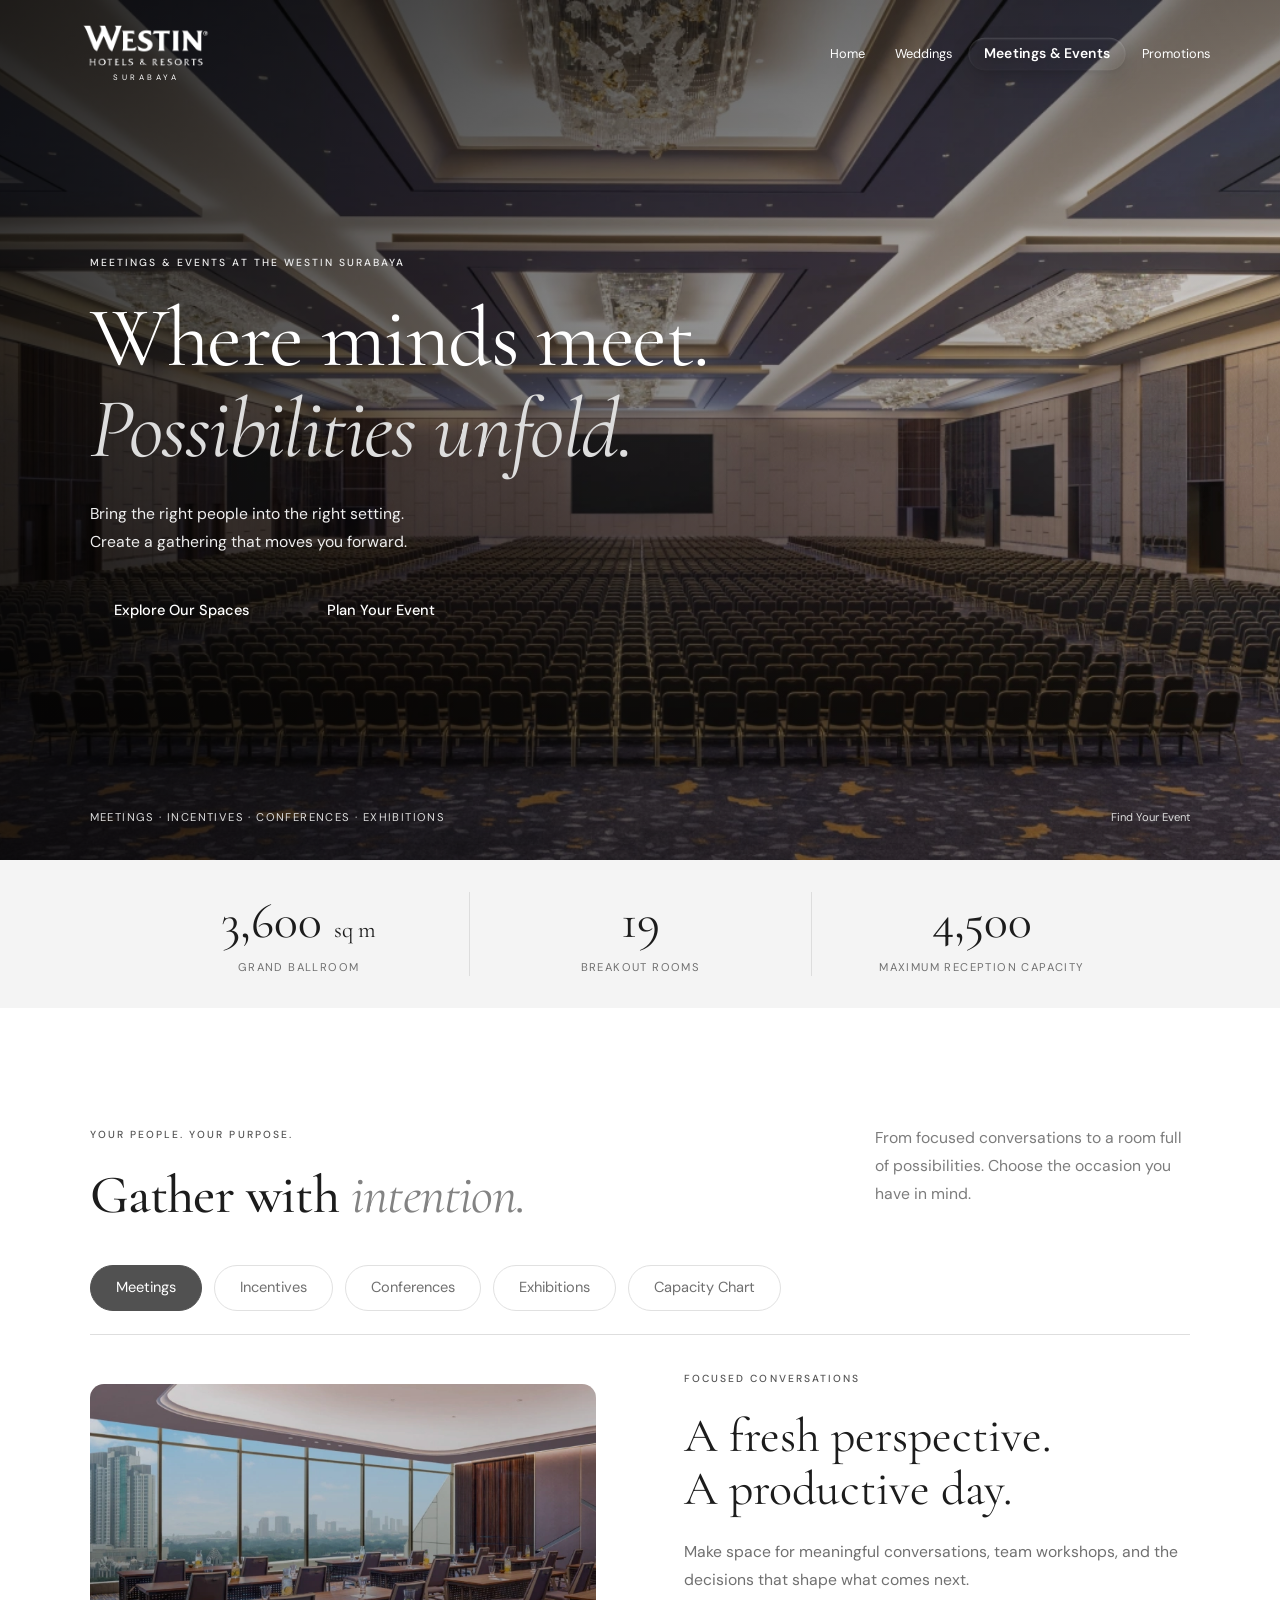
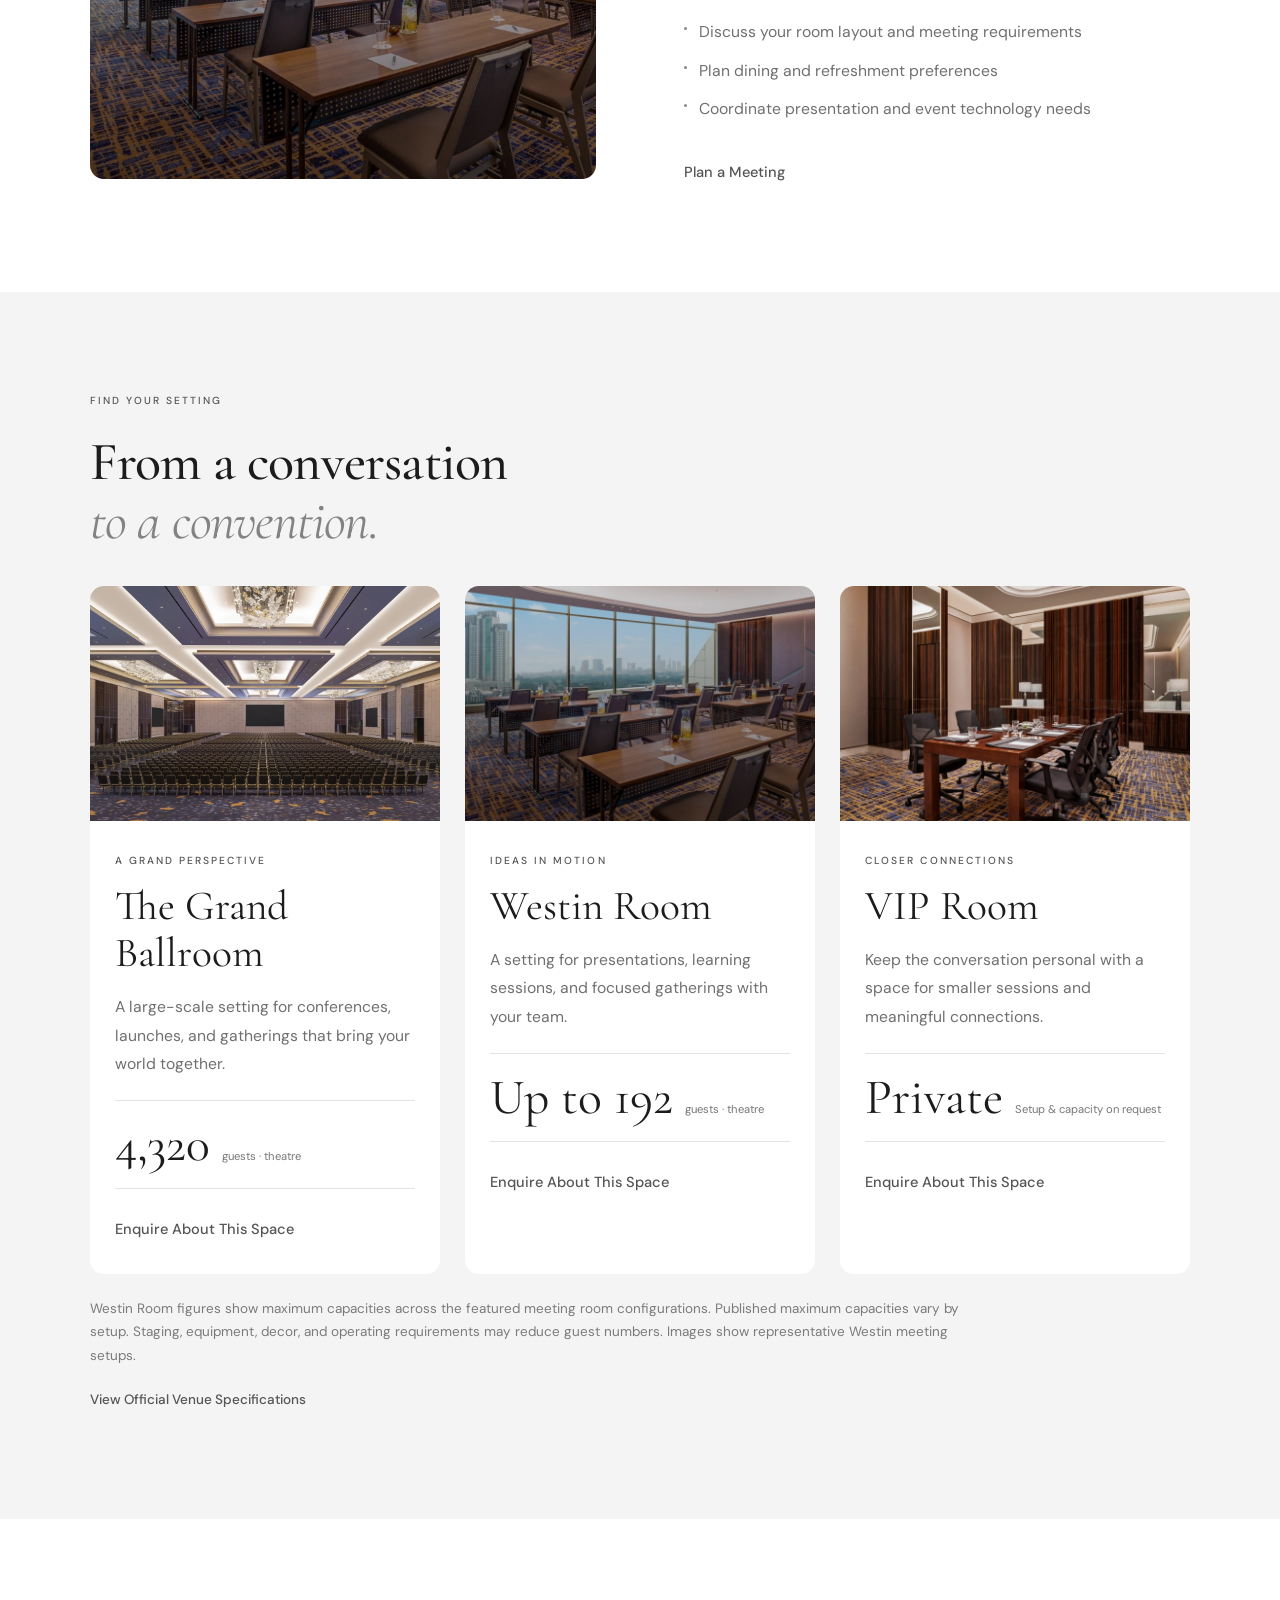
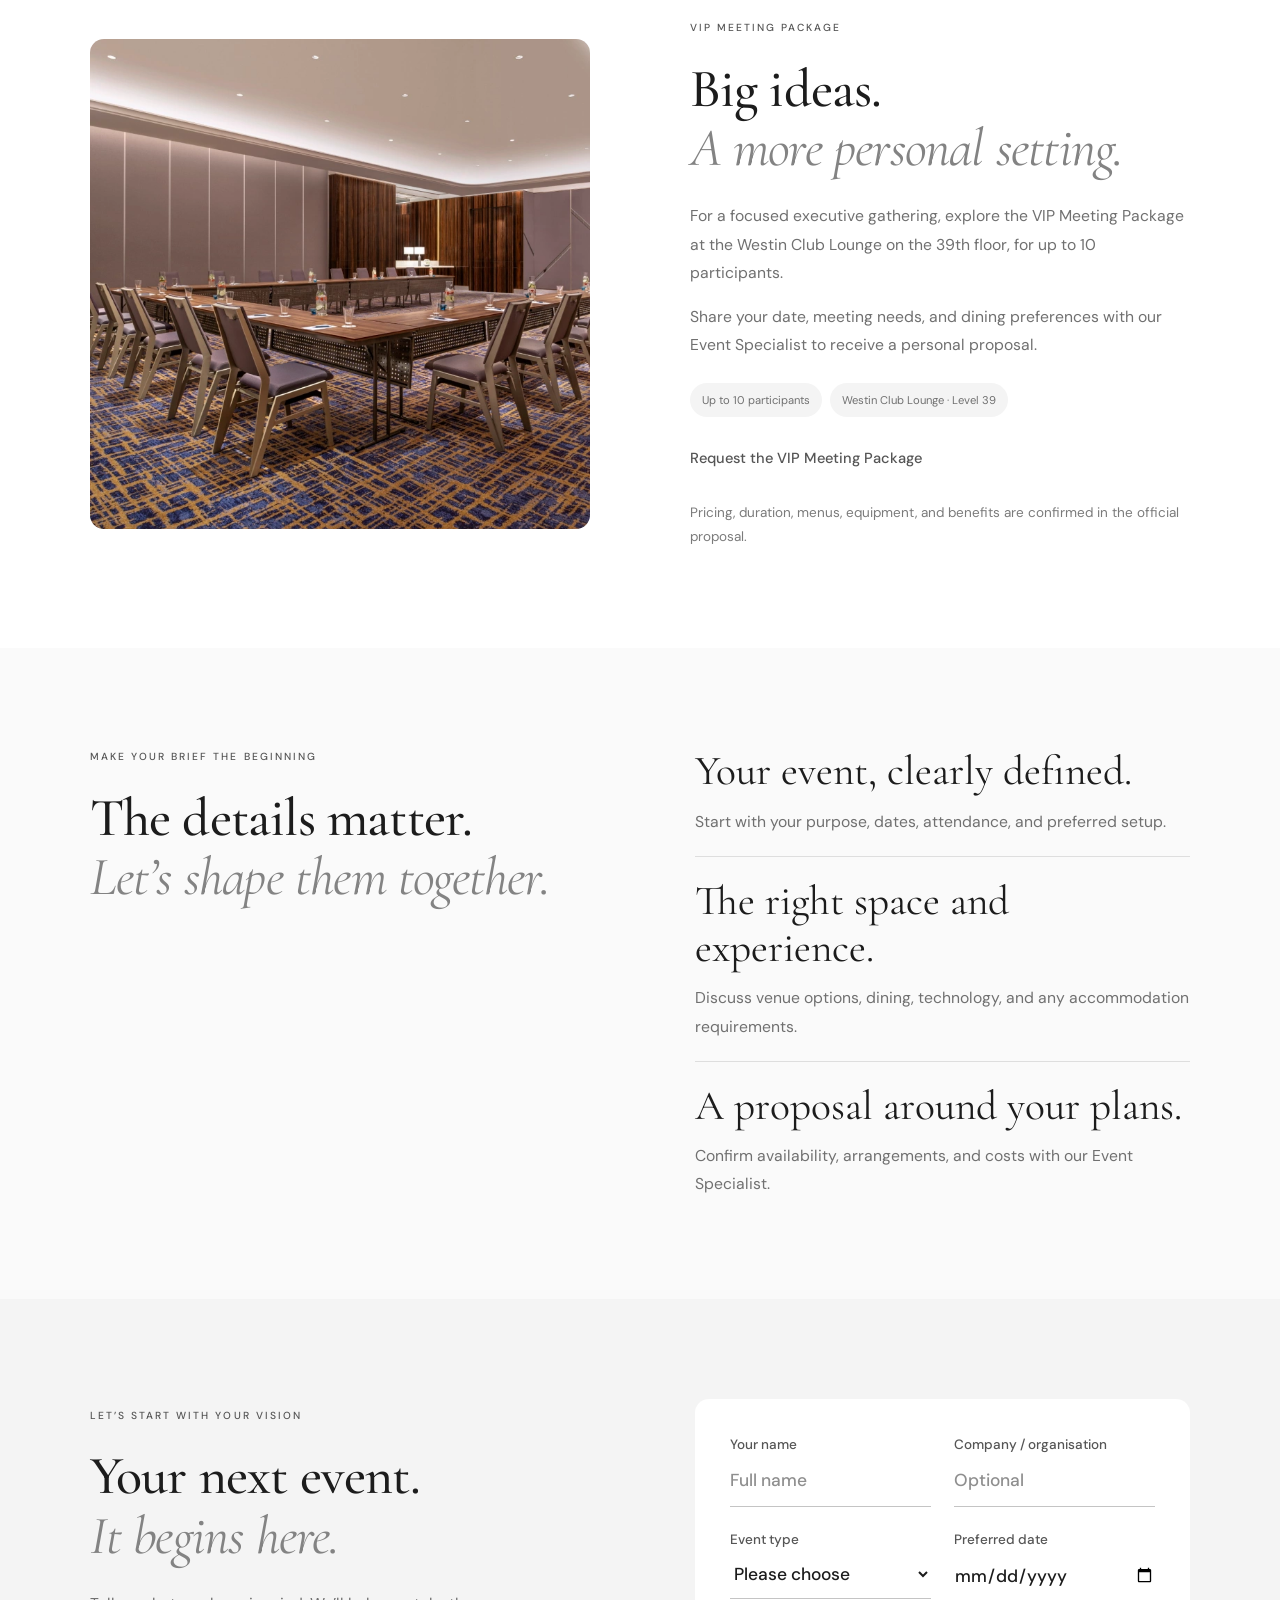
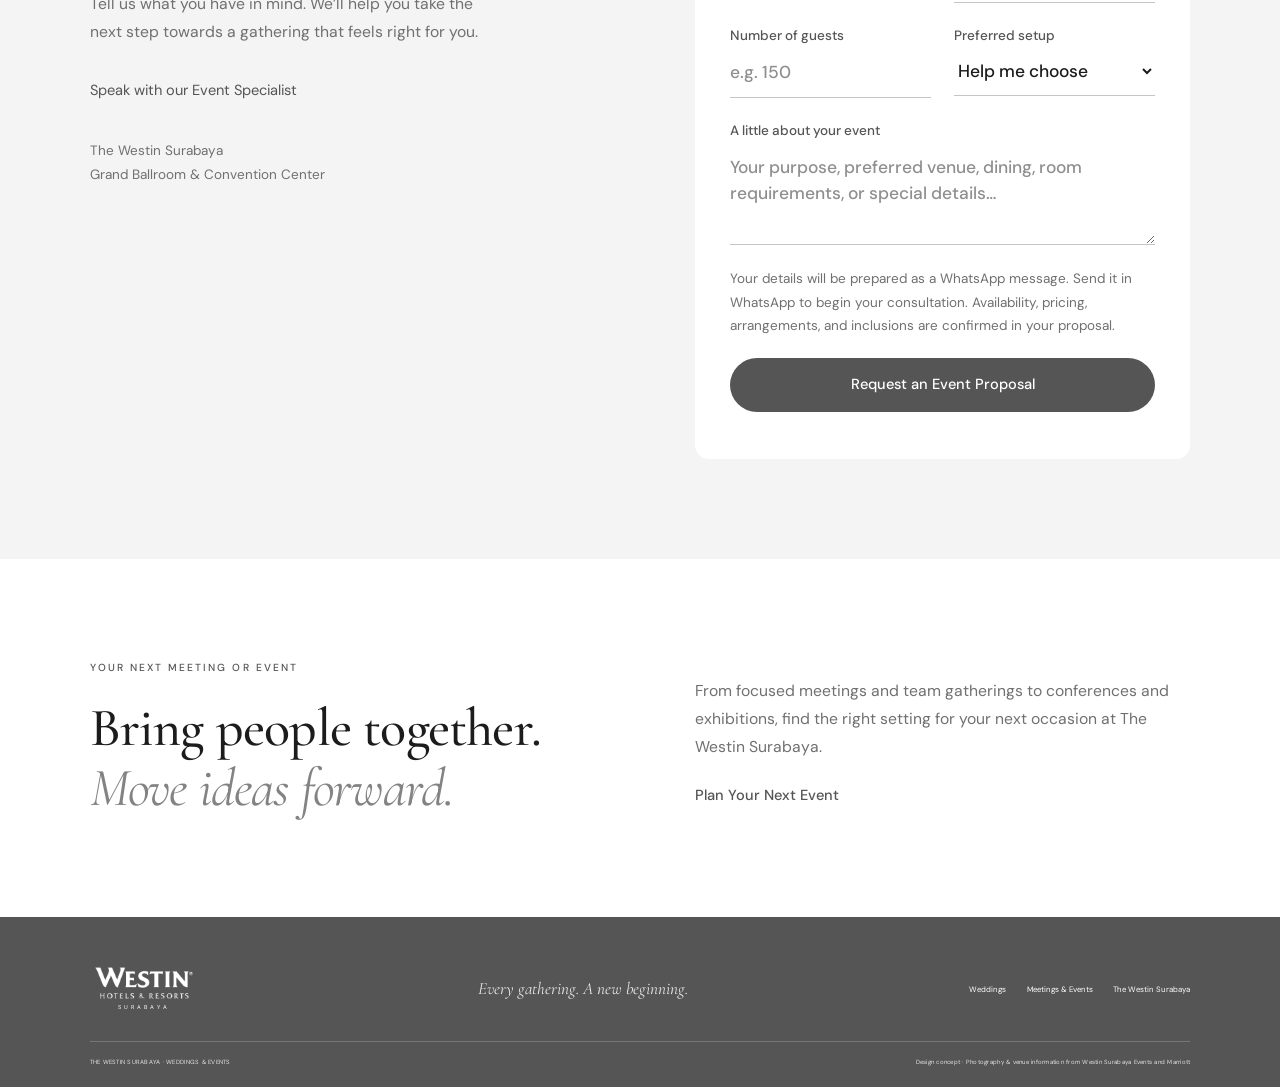
==== commit 40f8c637: "Add files via upload" ====
--- a/mice.html
+++ b/mice.html
@@ -1,4 +1,4 @@
-<!doctype html><html lang="en"><head><meta charset="UTF-8"><meta name="viewport" content="width=device-width, initial-scale=1"><meta name="theme-color" content="#51555a"><title>Meetings & Events — The Westin Surabaya</title><meta name="description" content="Explore MICE venues, conference spaces, meeting options and VIP meetings at The Westin Surabaya. Request a tailored event proposal."><link rel="preconnect" href="https://fonts.googleapis.com"><link rel="preconnect" href="https://fonts.gstatic.com" crossorigin><link href="https://fonts.googleapis.com/css2?family=Cormorant+Garamond:ital,wght@0,400;0,500;0,600;1,400;1,500&family=DM+Sans:wght@400;450;500;600&display=swap" rel="stylesheet"><link rel="stylesheet" href="styles.css?v=20"><link rel="stylesheet" href="westin-theme.css?v=20"><link rel="stylesheet" href="events.css?v=20"><link rel="stylesheet" href="typography.css?v=20"><script src="events.js?v=20" defer></script><link rel="stylesheet" href="popups.css?v=20"><script src="popups.js?v=20" defer></script><script src="navigation-motion.js?v=20" defer></script></head><body class="mice-page"><a class="skip" href="#main">Skip to content</a><header class="header"><a class="brand" href="index.html" aria-label="The Westin Surabaya, home"><img class="brand-logo" src="assets/westin-official-logo.png" alt="Westin Hotels & Resorts" width="600" height="181"><span class="brand-sub">SURABAYA</span></a><nav class="desktop-nav" aria-label="Main navigation"><a href="index.html">Home</a><a href="weddings.html">Weddings</a><a href="mice.html" aria-current="page">Meetings & Events</a><a href="promotions.html">Promotions</a></nav><a class="nav-cta" href="#inquiry">Plan Your Event</a><button class="menu-toggle" aria-label="Open menu" aria-expanded="false" aria-controls="mobile-nav"><span></span><span></span></button><nav class="mobile-nav" id="mobile-nav" aria-label="Mobile navigation" hidden><a href="index.html">Home</a><a href="weddings.html">Weddings</a><a href="mice.html" aria-current="page">Meetings & Events</a><a href="#inquiry">Plan Your Event</a><a href="promotions.html">Promotions</a></nav></header><main id="main"><section class="mice-hero"><img src="assets/meeting-hero.webp" alt="The Westin Grand Ballroom in theatre configuration" fetchpriority="high"><div class="mice-shade"></div><div class="mice-hero-copy"><p class="eyebrow">MEETINGS & EVENTS AT THE WESTIN SURABAYA</p><h1>Where minds meet.<br><em>Possibilities unfold.</em></h1><p>Bring the right people into the right setting.<br>Create a gathering that moves you forward.</p><div class="mice-hero-actions"><a class="mice-action" href="#venues">Explore Our Spaces</a><a class="mice-action" href="#inquiry">Plan Your Event</a></div></div><div class="mice-hero-bottom"><span>MEETINGS · INCENTIVES · CONFERENCES · EXHIBITIONS</span><a href="#formats">Find Your Event</a></div></section>
+<!doctype html><html lang="en"><head><meta charset="UTF-8"><meta name="viewport" content="width=device-width, initial-scale=1"><meta name="theme-color" content="#51555a"><title>Meetings & Events — The Westin Surabaya</title><meta name="description" content="Explore MICE venues, conference spaces, meeting options and VIP meetings at The Westin Surabaya. Request a tailored event proposal."><link rel="preconnect" href="https://fonts.googleapis.com"><link rel="preconnect" href="https://fonts.gstatic.com" crossorigin><link href="https://fonts.googleapis.com/css2?family=Cormorant+Garamond:ital,wght@0,400;0,500;0,600;1,400;1,500&family=DM+Sans:wght@400;450;500;600&display=swap" rel="stylesheet"><link rel="stylesheet" href="styles.css?v=20"><link rel="stylesheet" href="westin-theme.css?v=20"><link rel="stylesheet" href="events.css?v=23"><link rel="stylesheet" href="typography.css?v=24"><script src="events.js?v=20" defer></script><link rel="stylesheet" href="popups.css?v=20"><script src="popups.js?v=20" defer></script><script src="navigation-motion.js?v=20" defer></script></head><body class="mice-page"><a class="skip" href="#main">Skip to content</a><header class="header"><a class="brand" href="index.html" aria-label="The Westin Surabaya, home"><img class="brand-logo" src="assets/westin-official-logo.png" alt="Westin Hotels & Resorts" width="600" height="181"><span class="brand-sub">SURABAYA</span></a><nav class="desktop-nav" aria-label="Main navigation"><a href="index.html">Home</a><a href="weddings.html">Weddings</a><a href="mice.html" aria-current="page">Meetings & Events</a><a href="promotions.html">Promotions</a></nav><button class="menu-toggle" aria-label="Open menu" aria-expanded="false" aria-controls="mobile-nav"><span></span><span></span></button><nav class="mobile-nav" id="mobile-nav" aria-label="Mobile navigation" hidden><a href="index.html">Home</a><a href="weddings.html">Weddings</a><a href="mice.html" aria-current="page">Meetings & Events</a><a href="promotions.html">Promotions</a></nav></header><main id="main"><section class="mice-hero"><img src="assets/meeting-hero.webp" alt="The Westin Grand Ballroom in theatre configuration" fetchpriority="high"><div class="mice-shade"></div><div class="mice-hero-copy"><p class="eyebrow">MEETINGS & EVENTS AT THE WESTIN SURABAYA</p><h1>Where minds meet.<br><em>Possibilities unfold.</em></h1><p>Bring the right people into the right setting.<br>Create a gathering that moves you forward.</p><div class="mice-hero-actions"><a class="mice-action" href="#venues">Explore Our Spaces</a><a class="mice-action" href="#inquiry">Plan Your Event</a></div></div><div class="mice-hero-bottom"><span>MEETINGS · INCENTIVES · CONFERENCES · EXHIBITIONS</span><a href="#formats">Find Your Event</a></div></section>
 <div class="mice-stat-strip"><div><strong>3,600 <span>sq m</span></strong><small>GRAND BALLROOM</small></div><div><strong>19</strong><small>BREAKOUT ROOMS</small></div><div><strong>4,500</strong><small>MAXIMUM RECEPTION CAPACITY</small></div></div>
 <section class="formats section-wrap" id="formats"><div class="section-heading"><div><p class="eyebrow">YOUR PEOPLE. YOUR PURPOSE.</p><h2>Gather with <em>intention.</em></h2></div><p>From focused conversations to a room full of possibilities. Choose the occasion you have in mind.</p></div><div class="format-controls"><div class="format-tabs" role="tablist" aria-label="Explore event types"><button role="tab" id="tab-meetings" aria-controls="format-panel" aria-selected="true" data-format="meetings">Meetings</button><button role="tab" id="tab-incentives" aria-controls="format-panel" aria-selected="false" tabindex="-1" data-format="incentives">Incentives</button><button role="tab" id="tab-conferences" aria-controls="format-panel" aria-selected="false" tabindex="-1" data-format="conferences">Conferences</button><button role="tab" id="tab-exhibitions" aria-controls="format-panel" aria-selected="false" tabindex="-1" data-format="exhibitions">Exhibitions</button></div><div class="capacity-chart-action"><button type="button" class="capacity-chart-button" data-open-capacity aria-haspopup="dialog" aria-controls="capacity-chart-dialog">Capacity Chart</button></div></div>
 <div class="format-panel" role="tabpanel" id="format-panel" aria-labelledby="tab-meetings" tabindex="0"><div class="format-photo"><img id="format-image" src="assets/meeting-room.webp" alt="A daylight meeting room at The Westin Surabaya" loading="lazy"></div><div class="format-copy"><p class="eyebrow" id="format-eyebrow">FOCUSED CONVERSATIONS</p><h3 id="format-title">A fresh perspective.<br>A productive day.</h3><p id="format-description">Make space for meaningful conversations, team workshops, and the decisions that shape what comes next.</p><ul id="format-points"><li>Discuss your room layout and meeting requirements</li><li>Plan dining and refreshment preferences</li><li>Coordinate presentation and event technology needs</li></ul><a href="#inquiry" class="text-link" id="format-request" data-event-request="Meeting">Plan a Meeting</a></div></div></section>
--- a/events.css
+++ b/events.css
@@ -106,3 +106,17 @@
 .format-controls .capacity-chart-button:is(:hover,:focus-visible){background:transparent;box-shadow:0 5px 15px #0001;transform:none}
 @media(max-width:760px){.format-controls .format-tabs{flex-basis:auto}.format-controls .capacity-chart-action{margin-left:0}}
 @media(prefers-reduced-motion:reduce){.header :is(.desktop-nav,.mobile-nav).nav-motion a{transition:none}}
+
+/* Keep the full page navigation visible on narrow screens in a centered horizontal rail. */
+@media(max-width:1000px){
+ .header{justify-content:center}
+ .header .brand{position:absolute;left:5.2%;top:50%;transform:translateY(-50%)}
+ .header .desktop-nav{display:flex;align-items:center;justify-content:center;max-width:calc(100% - 170px);overflow-x:auto;scrollbar-width:none;white-space:nowrap;gap:22px}
+ .header .desktop-nav::-webkit-scrollbar{display:none}
+ .header .menu-toggle,.header .mobile-nav{display:none!important}
+}
+@media(max-width:760px){
+ .header{height:78px;padding:0 4%}
+ .header .brand{left:4%;transform:translateY(-50%) scale(.82);transform-origin:left center}
+ .header .desktop-nav{max-width:calc(100% - 125px);gap:17px;font-size:10px}
+}
--- a/typography.css
+++ b/typography.css
@@ -59,3 +59,20 @@
  footer.events-footer>nav{font-size:.61vw;gap:1.6vw;max-width:none;flex-wrap:nowrap}
  footer.events-footer>.footer-bottom{margin-top:0;padding-top:1.1vw;font-size:.47vw;line-height:1.7;letter-spacing:.02vw}
 }
+
+/* Narrow screens keep the page choices in a centered, horizontally scrollable navigation rail. */
+@media(max-width:1000px){
+ .header{justify-content:center}
+ .header .brand{position:absolute;left:5.2%;top:50%;transform:translateY(-50%)}
+ .header .desktop-nav{display:flex!important;align-items:center;justify-content:center;max-width:calc(100% - 170px);overflow-x:auto;scrollbar-width:none;white-space:nowrap;gap:22px}
+ .header .desktop-nav::-webkit-scrollbar{display:none}
+ .header .menu-toggle,.header .mobile-nav{display:none!important}
+}
+@media(max-width:760px){
+ .header{height:78px;padding:0 4%}
+ .header .brand{left:4%;transform:translateY(-50%) scale(.82);transform-origin:left center}
+ .header .desktop-nav{max-width:calc(100% - 125px);gap:17px;font-size:10px}
+}
+@media(max-width:1000px){.header .desktop-nav{margin-left:140px}}
+@media(max-width:760px){.header .desktop-nav{margin-left:110px}}
+@media(max-width:1000px){.header .desktop-nav{padding-left:15px}}
